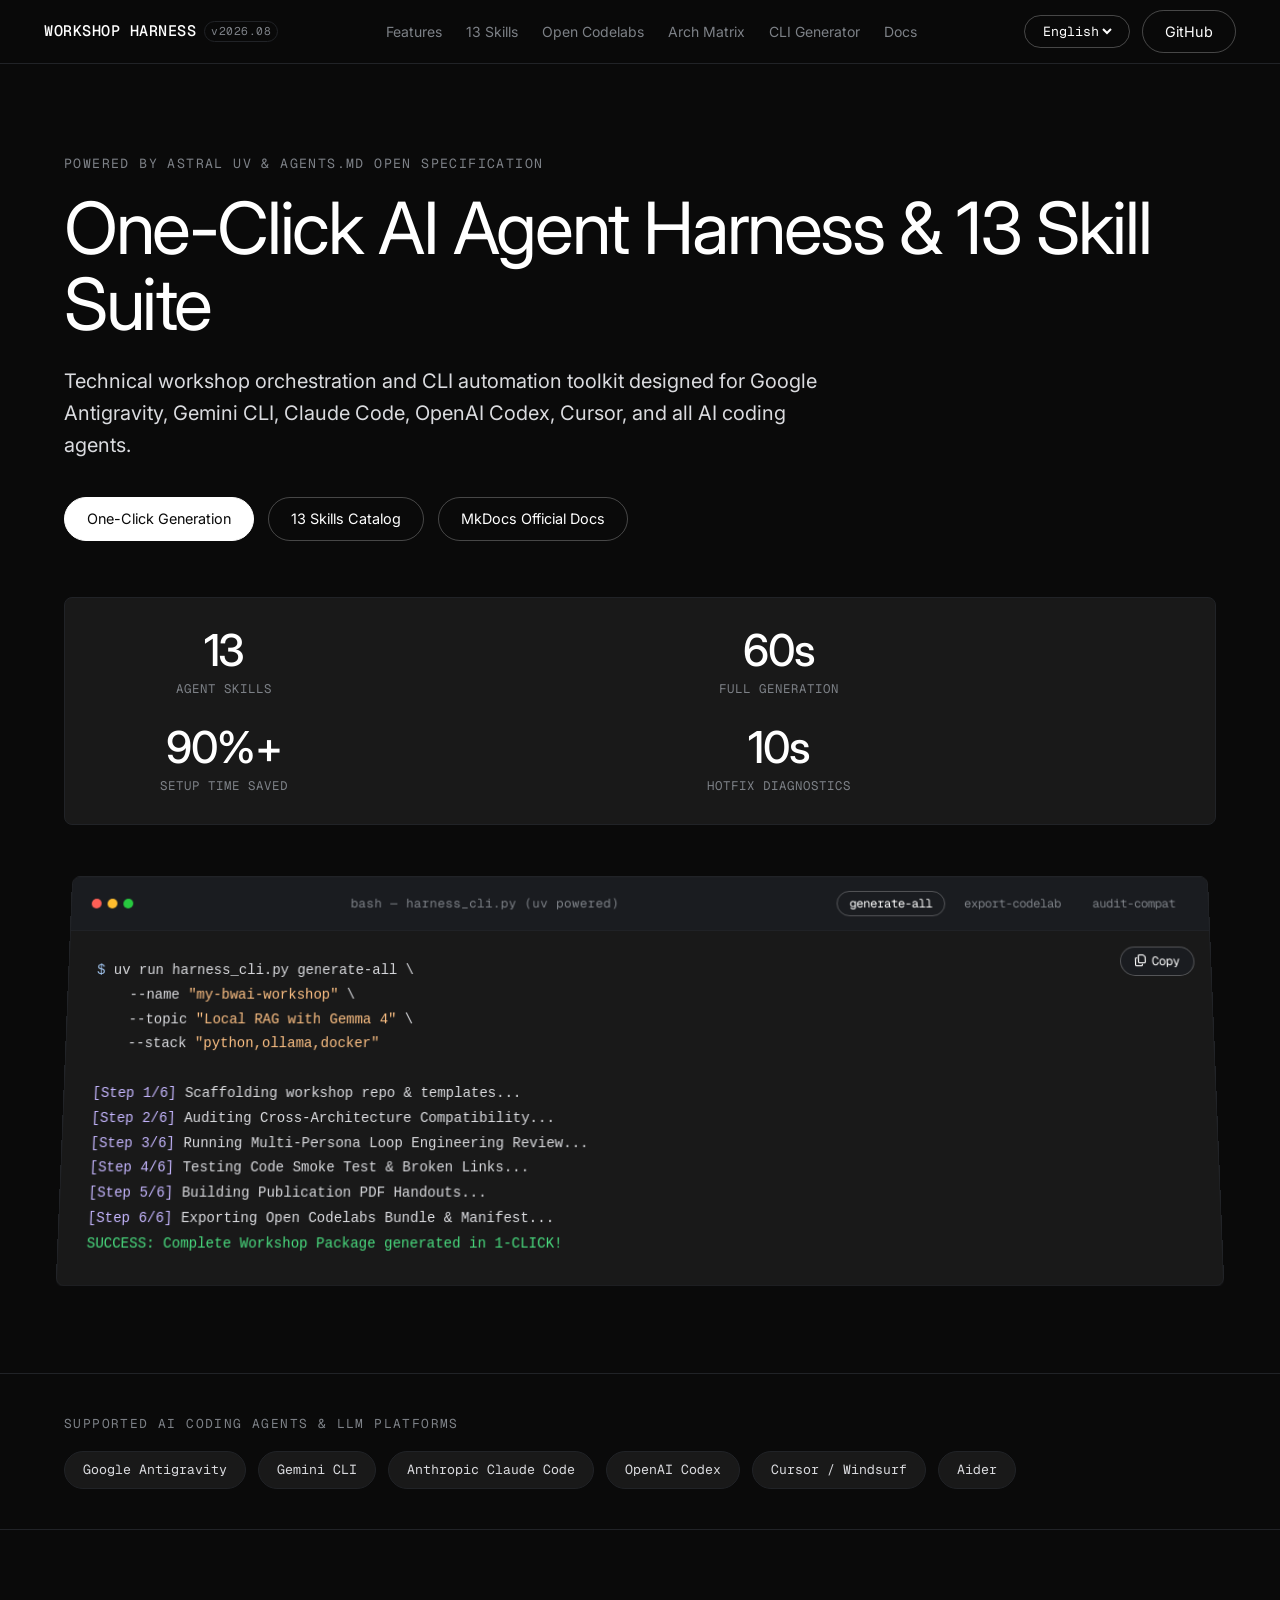
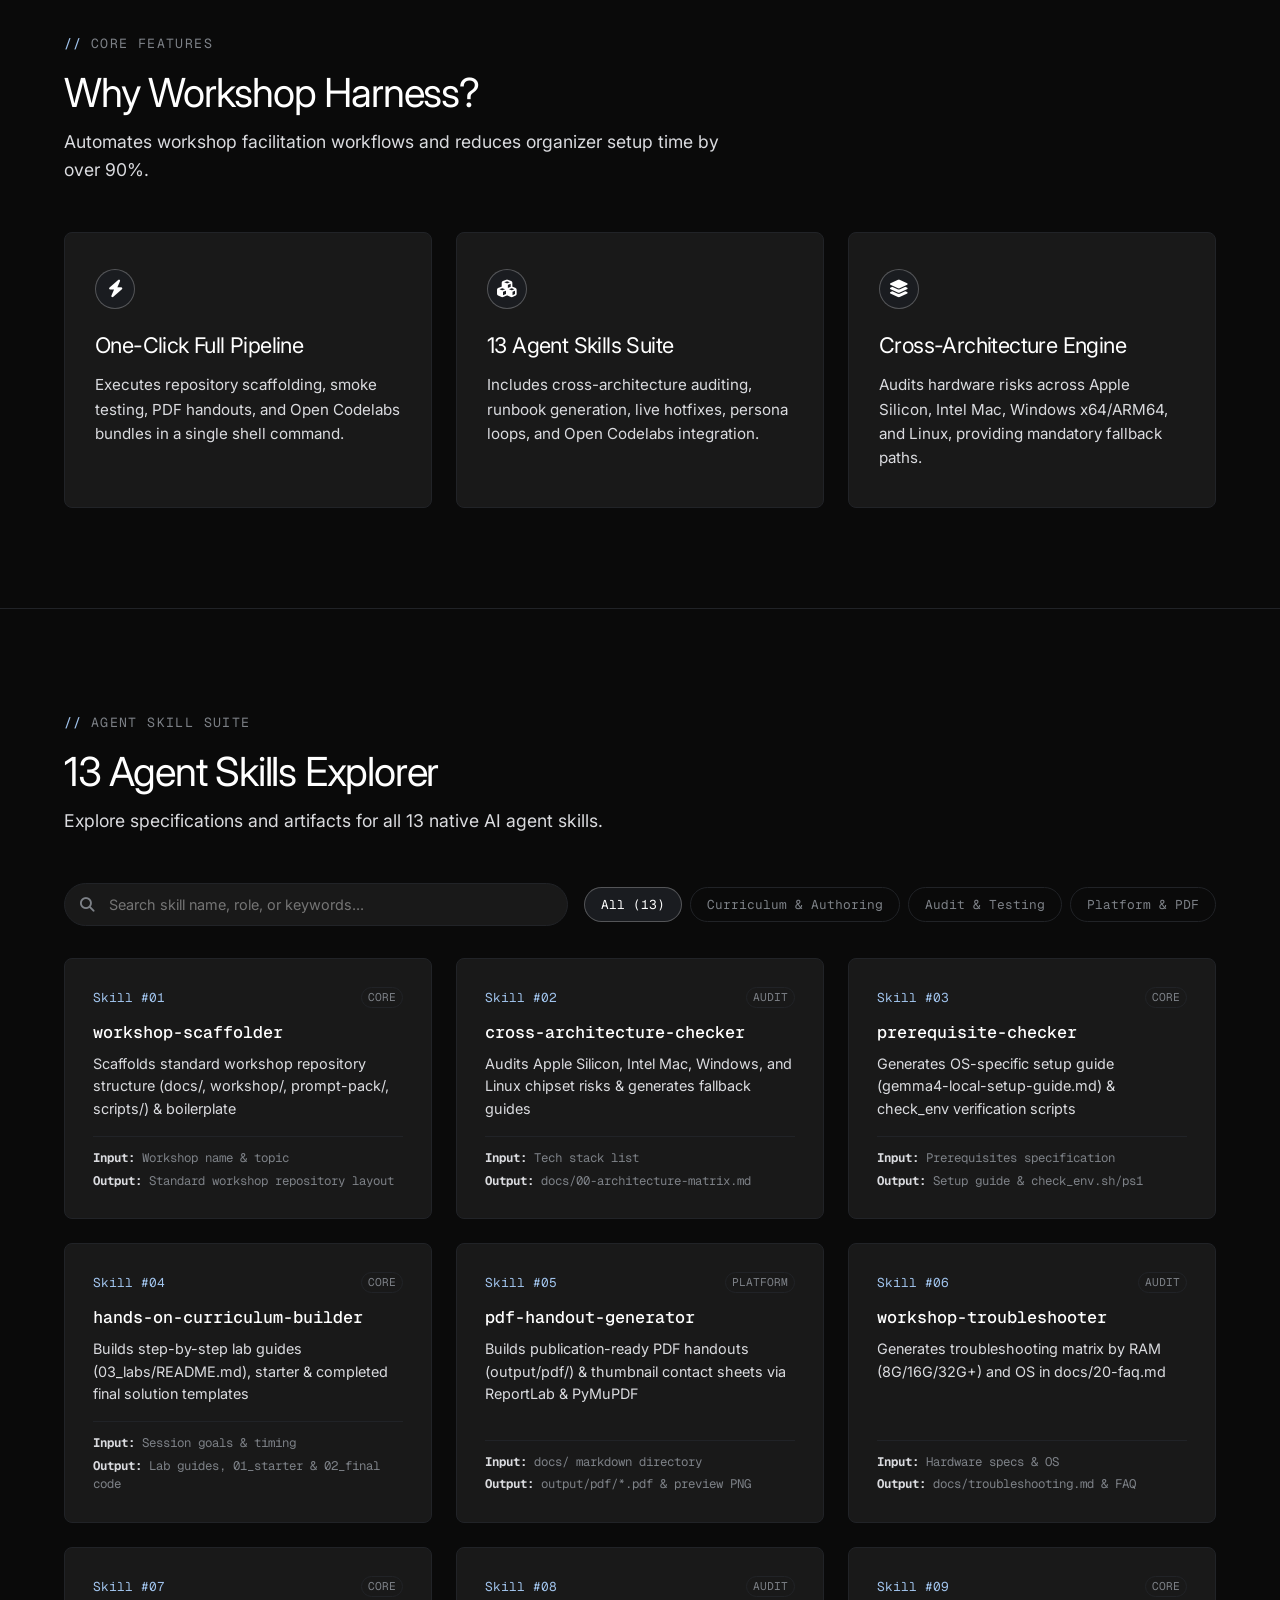
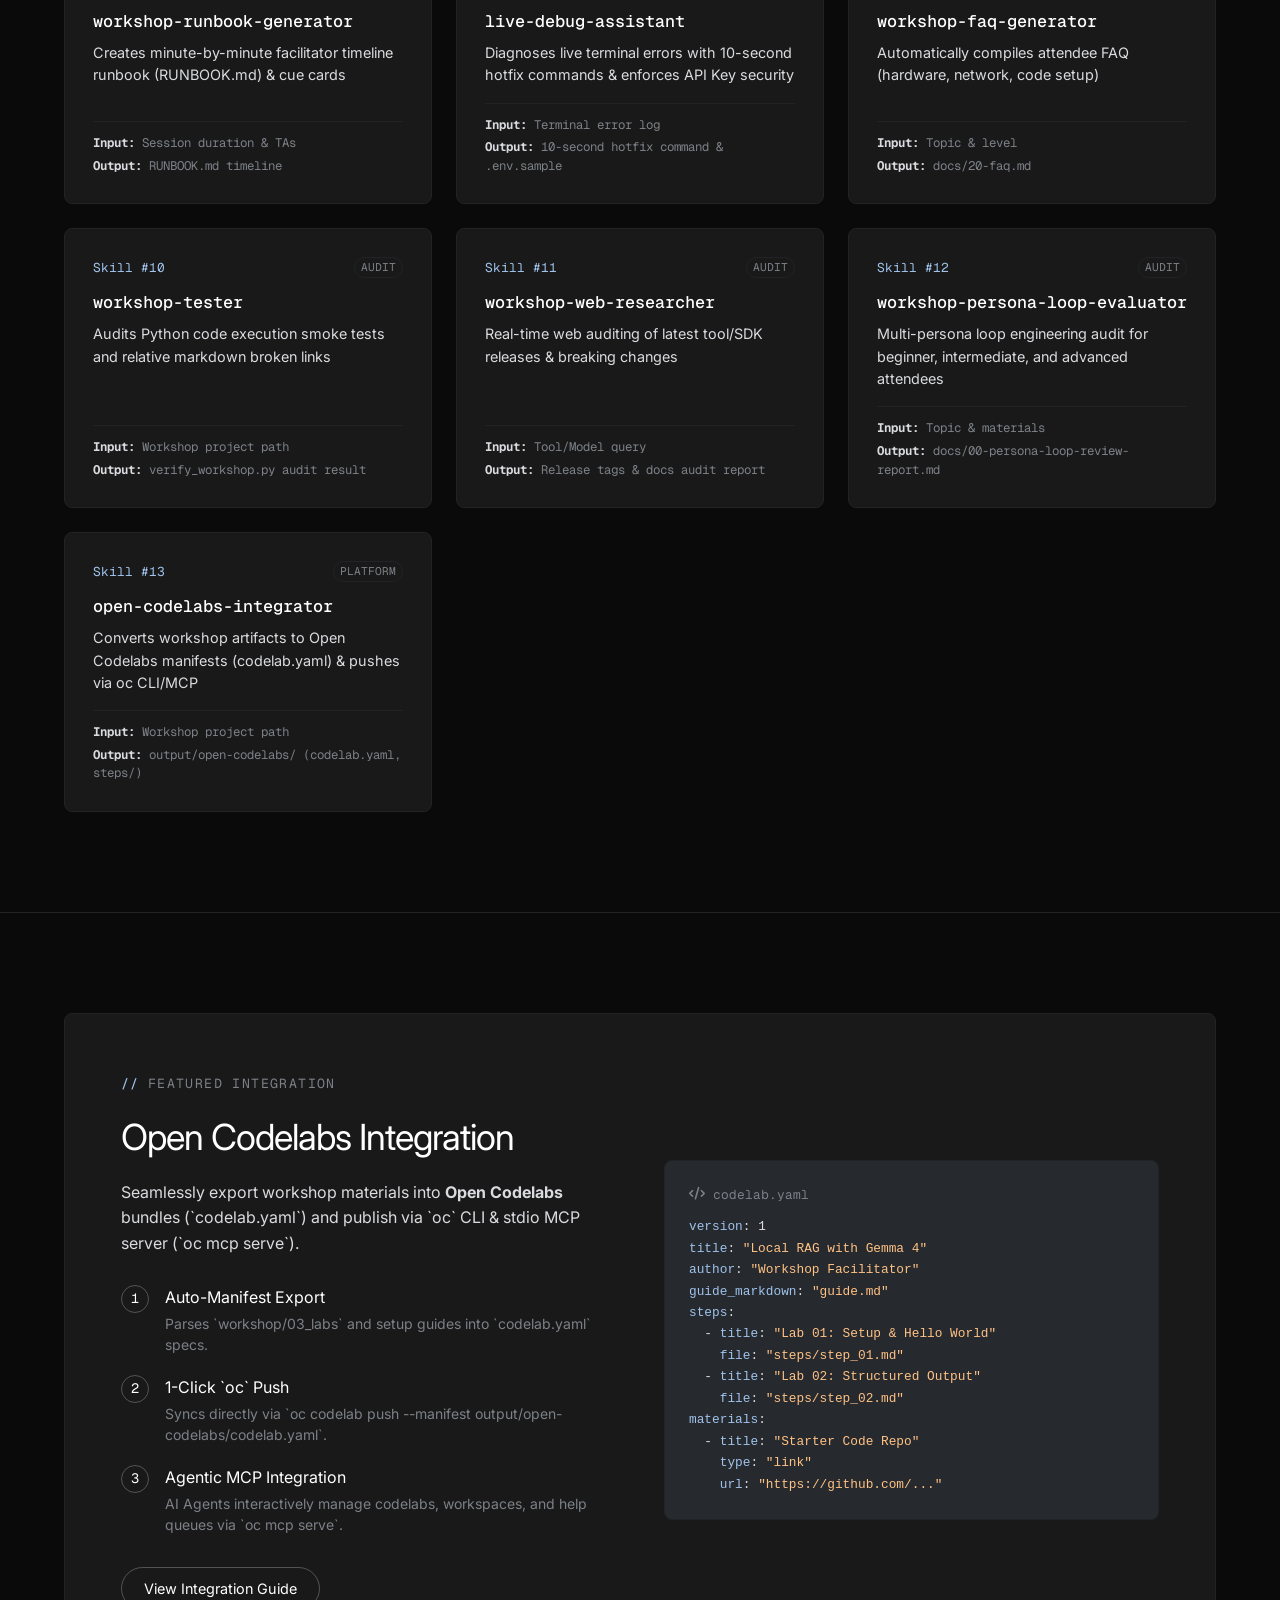
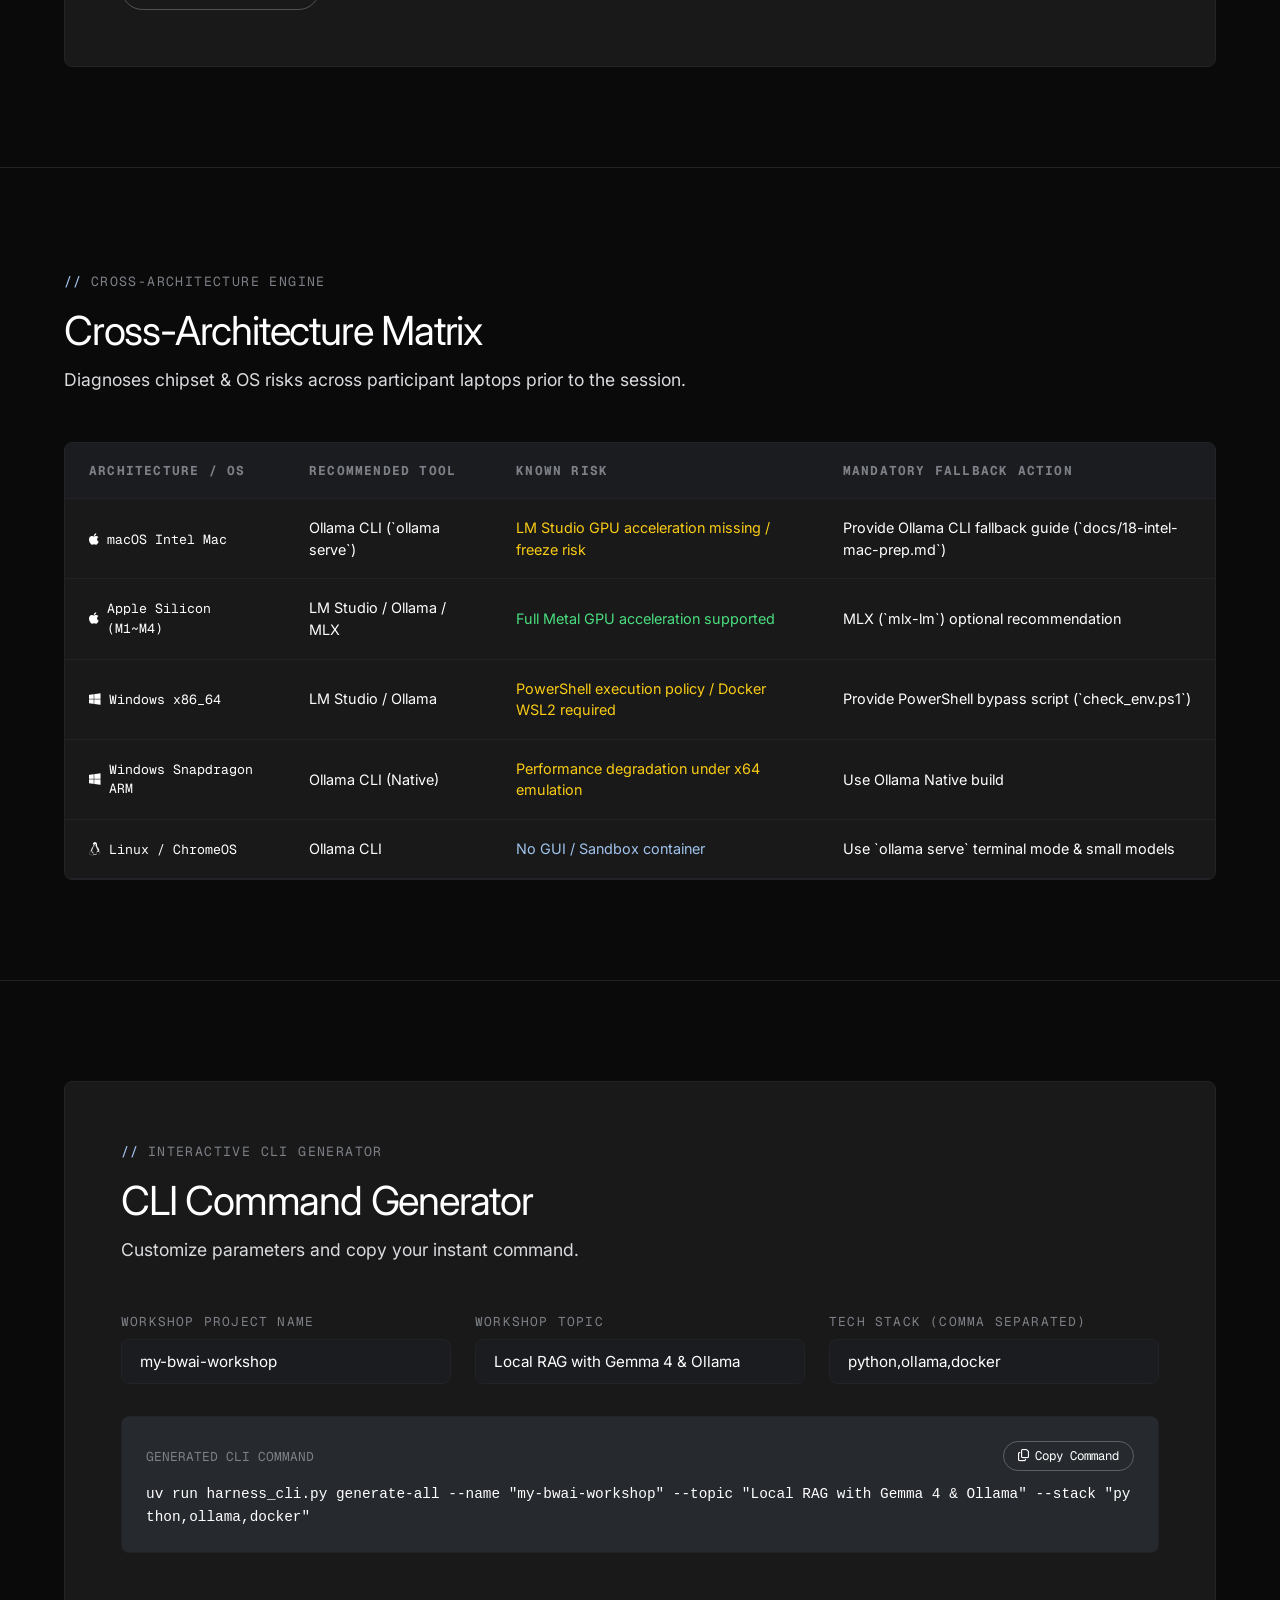
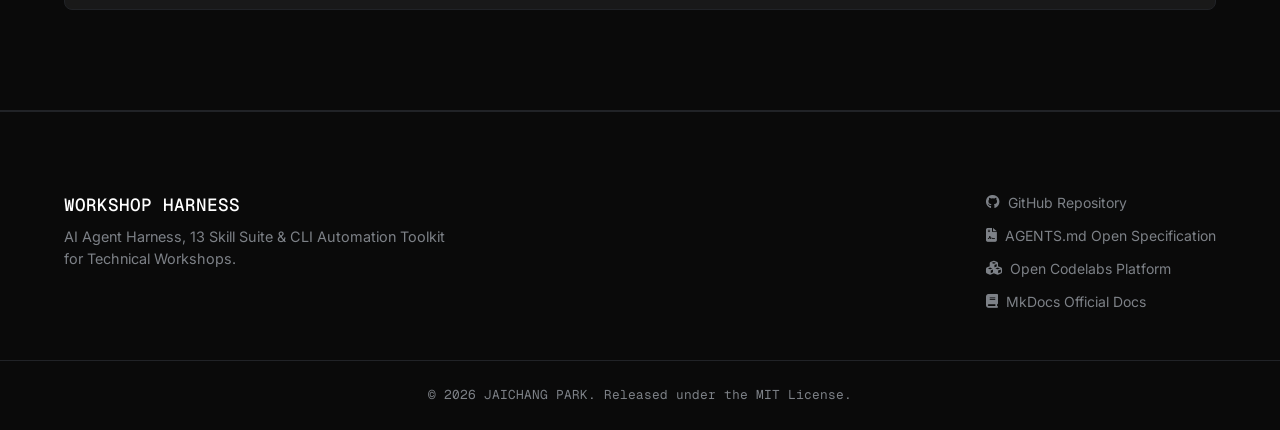
==== website/index.html @ a18e383a "feat: add Apple-style scroll reveal, perspective tilt, animated metric counters, and progress bar" ====
<!DOCTYPE html>
<html lang="en">
<head>
  <meta charset="UTF-8">
  <meta name="viewport" content="width=device-width, initial-scale=1.0">
  <title>Workshop Harness — AI Agent Harness & 13 Skill Suite</title>
  <meta name="description" content="AI Agent Harness, 13 Skill Suite & CLI Automation Toolkit for Technical Workshops powered by Astral uv and AGENTS.md standard.">
  
  <!-- Typography Fonts (Inter Display + Geist Mono) -->
  <link rel="preconnect" href="https://fonts.googleapis.com">
  <link rel="preconnect" href="https://fonts.gstatic.com" crossorigin>
  <link href="https://fonts.googleapis.com/css2?family=Geist+Mono:wght@400;500&family=Inter:wght@300;400;500;600&display=swap" rel="stylesheet">
  
  <!-- FontAwesome Icons -->
  <link rel="stylesheet" href="https://cdnjs.cloudflare.com/ajax/libs/font-awesome/6.5.1/css/all.min.css">
  
  <link rel="stylesheet" href="styles.css">
</head>
<body>

  <!-- Scroll Progress Indicator Bar -->
  <div class="scroll-progress" id="scrollProgress"></div>

  <!-- Navigation Bar -->
  <nav class="navbar">
    <div class="nav-container">
      <a href="#" class="brand">
        <span class="brand-name">WORKSHOP HARNESS</span>
        <span class="badge-v">v2026.08</span>
      </a>
      
      <div class="nav-links">
        <a href="#features" data-i18n="nav_features">Features</a>
        <a href="#skills" data-i18n="nav_skills">13 Skills</a>
        <a href="#codelabs" data-i18n="nav_codelabs">Open Codelabs</a>
        <a href="#architecture" data-i18n="nav_arch">Arch Matrix</a>
        <a href="#generator" data-i18n="nav_gen">CLI Generator</a>
        <a href="../site/index.html" class="nav-doc-link" target="_blank" data-i18n="nav_docs">Docs</a>
      </div>

      <div class="nav-actions">
        <!-- Language Switcher Selector -->
        <div class="lang-selector">
          <select id="langSelect">
            <option value="en" selected>English</option>
            <option value="ko">한국어</option>
            <option value="ja">日本語</option>
            <option value="zh">中文</option>
          </select>
        </div>

        <a href="https://github.com/JAICHANGPARK/workshop-harness" target="_blank" class="btn btn-github">
          GitHub
        </a>
      </div>
    </div>
  </nav>

  <!-- Hero Section -->
  <header class="hero-section">
    <div class="container hero-content">
      <div class="hero-tag reveal">
        POWERED BY ASTRAL UV &amp; AGENTS.MD OPEN SPECIFICATION
      </div>
      
      <h1 class="hero-title reveal" data-i18n="hero_title">
        One-Click AI Agent Harness &amp; 13 Skill Suite
      </h1>
      
      <p class="hero-subtitle reveal" data-i18n="hero_subtitle">
        Technical workshop orchestration and CLI automation toolkit designed for Google Antigravity, Gemini CLI, Claude Code, OpenAI Codex, Cursor, and all AI coding agents.
      </p>

      <div class="hero-cta-group reveal">
        <a href="#generator" class="btn btn-primary" data-i18n="btn_gen">
          One-Click Generation
        </a>
        <a href="#skills" class="btn btn-outline" data-i18n="btn_skills">
          13 Skills Catalog
        </a>
        <a href="../site/index.html" target="_blank" class="btn btn-outline" data-i18n="btn_docs">
          MkDocs Official Docs
        </a>
      </div>

      <!-- Apple-style Animated Key Metrics Bar -->
      <div class="stats-bar reveal">
        <div class="stat-item">
          <div class="stat-number" data-target="13">0</div>
          <div class="stat-label">Agent Skills</div>
        </div>
        <div class="stat-divider"></div>
        <div class="stat-item">
          <div class="stat-number" data-target="60" data-suffix="s">0</div>
          <div class="stat-label">Full Generation</div>
        </div>
        <div class="stat-divider"></div>
        <div class="stat-item">
          <div class="stat-number" data-target="90" data-suffix="%+">0</div>
          <div class="stat-label">Setup Time Saved</div>
        </div>
        <div class="stat-divider"></div>
        <div class="stat-item">
          <div class="stat-number" data-target="10" data-suffix="s">0</div>
          <div class="stat-label">Hotfix Diagnostics</div>
        </div>
      </div>

      <!-- Terminal Showcase with Perspective Scroll Tilt -->
      <div class="terminal-showcase reveal tilt-on-scroll" id="terminalShowcase">
        <div class="terminal-header">
          <div class="terminal-dots">
            <span class="dot red"></span>
            <span class="dot yellow"></span>
            <span class="dot green"></span>
          </div>
          <div class="terminal-title">bash — harness_cli.py (uv powered)</div>
          <div class="terminal-tabs">
            <button class="tab-btn active" data-tab="tab-gen">generate-all</button>
            <button class="tab-btn" data-tab="tab-codelab">export-codelab</button>
            <button class="tab-btn" data-tab="tab-compat">audit-compat</button>
          </div>
        </div>
        <div class="terminal-body">
          <pre id="tab-gen" class="tab-content active"><code><span class="prompt">$</span> uv run harness_cli.py generate-all \
    --name <span class="str">"my-bwai-workshop"</span> \
    --topic <span class="str">"Local RAG with Gemma 4"</span> \
    --stack <span class="str">"python,ollama,docker"</span>

<span class="out-accent">[Step 1/6]</span> Scaffolding workshop repo &amp; templates...
<span class="out-accent">[Step 2/6]</span> Auditing Cross-Architecture Compatibility...
<span class="out-accent">[Step 3/6]</span> Running Multi-Persona Loop Engineering Review...
<span class="out-accent">[Step 4/6]</span> Testing Code Smoke Test &amp; Broken Links...
<span class="out-accent">[Step 5/6]</span> Building Publication PDF Handouts...
<span class="out-accent">[Step 6/6]</span> Exporting Open Codelabs Bundle &amp; Manifest...
<span class="out-success">SUCCESS: Complete Workshop Package generated in 1-CLICK!</span></code></pre>
          
          <pre id="tab-codelab" class="tab-content"><code><span class="prompt">$</span> uv run harness_cli.py export-codelab \
    --target <span class="str">"my-bwai-workshop"</span> \
    --push

<span class="out-accent">Exporting Open Codelabs Bundle...</span>
<span class="out-info">   Manifest: output/open-codelabs/codelab.yaml</span>
<span class="out-info">   Guide: output/open-codelabs/guide.md</span>
<span class="out-info">   Steps: 3 step markdown files created</span>
<span class="out-accent">Pushing manifest bundle to Open Codelabs via `oc codelab push`...</span>
<span class="out-success">SUCCESS: Open Codelabs push completed successfully!</span></code></pre>

          <pre id="tab-compat" class="tab-content"><code><span class="prompt">$</span> uv run harness_cli.py audit-compat --stack <span class="str">"lmstudio,docker,mlx"</span>

<span class="out-accent">Auditing Cross-Architecture Compatibility...</span>
<span class="out-warn">[1] Tool: LM Studio | Target: Intel Mac (x86_64)</span>
<span class="out-warn">    Risk: GPU acceleration missing &amp; crash risk.</span>
<span class="out-info">    Action: Provide Ollama CLI fallback in docs/18-intel-mac-prep.md</span>
<span class="out-warn">[2] Tool: MLX Framework | Target: Intel / Windows / Linux</span>
<span class="out-warn">    Risk: Strictly Apple Silicon (arm64) only.</span>
<span class="out-info">    Action: Provide HuggingFace / Ollama alternative.</span></code></pre>

          <button class="btn-copy-code" id="copyTabCodeBtn" title="Copy Command">
            <i class="fa-regular fa-copy"></i> <span data-i18n="copy">Copy</span>
          </button>
        </div>
      </div>
    </div>
  </header>

  <!-- Agent Interoperability Banner -->
  <section class="agents-banner">
    <div class="container">
      <div class="banner-label reveal" data-i18n="supported_agents">SUPPORTED AI CODING AGENTS &amp; LLM PLATFORMS</div>
      <div class="agent-badges reveal">
        <div class="agent-chip">Google Antigravity</div>
        <div class="agent-chip">Gemini CLI</div>
        <div class="agent-chip">Anthropic Claude Code</div>
        <div class="agent-chip">OpenAI Codex</div>
        <div class="agent-chip">Cursor / Windsurf</div>
        <div class="agent-chip">Aider</div>
      </div>
    </div>
  </section>

  <!-- Key Features Section -->
  <section id="features" class="section">
    <div class="container">
      <div class="section-header reveal">
        <div class="eyebrow-mono">CORE FEATURES</div>
        <h2 class="section-title" data-i18n="feat_title">Why Workshop Harness?</h2>
        <p class="section-desc" data-i18n="feat_desc">Automates workshop facilitation workflows and reduces organizer setup time by over 90%.</p>
      </div>

      <div class="grid-3">
        <div class="feature-card reveal spot-card">
          <div class="card-icon"><i class="fa-solid fa-bolt"></i></div>
          <h3 data-i18n="f1_title">One-Click Full Pipeline</h3>
          <p data-i18n="f1_desc">Executes repository scaffolding, smoke testing, PDF handouts, and Open Codelabs bundles in a single shell command.</p>
        </div>

        <div class="feature-card reveal spot-card">
          <div class="card-icon"><i class="fa-solid fa-cubes"></i></div>
          <h3 data-i18n="f2_title">13 Agent Skills Suite</h3>
          <p data-i18n="f2_desc">Includes cross-architecture auditing, runbook generation, live hotfixes, persona loops, and Open Codelabs integration.</p>
        </div>

        <div class="feature-card reveal spot-card">
          <div class="card-icon"><i class="fa-solid fa-layer-group"></i></div>
          <h3 data-i18n="f3_title">Cross-Architecture Engine</h3>
          <p data-i18n="f3_desc">Audits hardware risks across Apple Silicon, Intel Mac, Windows x64/ARM64, and Linux, providing mandatory fallback paths.</p>
        </div>
      </div>
    </div>
  </section>

  <!-- Interactive 13 Skills Section -->
  <section id="skills" class="section">
    <div class="container">
      <div class="section-header reveal">
        <div class="eyebrow-mono">AGENT SKILL SUITE</div>
        <h2 class="section-title" data-i18n="skills_title">13 Agent Skills Explorer</h2>
        <p class="section-desc" data-i18n="skills_desc">Explore specifications and artifacts for all 13 native AI agent skills.</p>
      </div>

      <!-- Search & Filter Controls -->
      <div class="skills-filter-bar reveal">
        <div class="search-box">
          <i class="fa-solid fa-magnifying-glass"></i>
          <input type="text" id="skillSearchInput" placeholder="Search skill name, role, or keywords...">
        </div>
        <div class="filter-chips">
          <button class="chip-btn active" data-filter="all" data-i18n="f_all">All (13)</button>
          <button class="chip-btn" data-filter="core" data-i18n="f_core">Curriculum &amp; Authoring</button>
          <button class="chip-btn" data-filter="audit" data-i18n="f_audit">Audit &amp; Testing</button>
          <button class="chip-btn" data-filter="platform" data-i18n="f_platform">Platform &amp; PDF</button>
        </div>
      </div>

      <!-- Skills Grid Container -->
      <div class="skills-grid reveal" id="skillsGridContainer">
        <!-- Rendered dynamically by app.js -->
      </div>
    </div>
  </section>

  <!-- Open Codelabs Integration Spotlight Section -->
  <section id="codelabs" class="section">
    <div class="container">
      <div class="spotlight-card reveal spot-card">
        <div class="spotlight-content">
          <div class="eyebrow-mono">FEATURED INTEGRATION</div>
          <h2 class="spotlight-title" data-i18n="cl_title">Open Codelabs Integration</h2>
          <p class="spotlight-desc" data-i18n="cl_desc">
            Seamlessly export workshop materials into <strong>Open Codelabs</strong> bundles (`codelab.yaml`) and publish via `oc` CLI &amp; stdio MCP server (`oc mcp serve`).
          </p>

          <div class="spotlight-steps">
            <div class="step-item">
              <div class="step-num">1</div>
              <div class="step-info">
                <h4 data-i18n="s1_title">Auto-Manifest Export</h4>
                <p data-i18n="s1_desc">Parses `workshop/03_labs` and setup guides into `codelab.yaml` specs.</p>
              </div>
            </div>
            <div class="step-item">
              <div class="step-num">2</div>
              <div class="step-info">
                <h4 data-i18n="s2_title">1-Click `oc` Push</h4>
                <p data-i18n="s2_desc">Syncs directly via `oc codelab push --manifest output/open-codelabs/codelab.yaml`.</p>
              </div>
            </div>
            <div class="step-item">
              <div class="step-num">3</div>
              <div class="step-info">
                <h4 data-i18n="s3_title">Agentic MCP Integration</h4>
                <p data-i18n="s3_desc">AI Agents interactively manage codelabs, workspaces, and help queues via `oc mcp serve`.</p>
              </div>
            </div>
          </div>

          <div class="spotlight-actions">
            <a href="../site/skills/open-codelabs/index.html" target="_blank" class="btn btn-outline" data-i18n="btn_cl_guide">
              View Integration Guide
            </a>
          </div>
        </div>

        <div class="spotlight-visual">
          <div class="codelab-preview-card">
            <div class="codelab-card-header">
              <i class="fa-solid fa-code"></i> codelab.yaml
            </div>
            <pre><code><span class="key">version</span>: <span class="num">1</span>
<span class="key">title</span>: <span class="str">"Local RAG with Gemma 4"</span>
<span class="key">author</span>: <span class="str">"Workshop Facilitator"</span>
<span class="key">guide_markdown</span>: <span class="str">"guide.md"</span>
<span class="key">steps</span>:
  - <span class="key">title</span>: <span class="str">"Lab 01: Setup &amp; Hello World"</span>
    <span class="key">file</span>: <span class="str">"steps/step_01.md"</span>
  - <span class="key">title</span>: <span class="str">"Lab 02: Structured Output"</span>
    <span class="key">file</span>: <span class="str">"steps/step_02.md"</span>
<span class="key">materials</span>:
  - <span class="key">title</span>: <span class="str">"Starter Code Repo"</span>
    <span class="key">type</span>: <span class="str">"link"</span>
    <span class="key">url</span>: <span class="str">"https://github.com/..."</span></code></pre>
          </div>
        </div>
      </div>
    </div>
  </section>

  <!-- Architecture Compatibility Visualizer -->
  <section id="architecture" class="section">
    <div class="container">
      <div class="section-header reveal">
        <div class="eyebrow-mono">CROSS-ARCHITECTURE ENGINE</div>
        <h2 class="section-title" data-i18n="matrix_title">Cross-Architecture Matrix</h2>
        <p class="section-desc" data-i18n="matrix_desc">Diagnoses chipset &amp; OS risks across participant laptops prior to the session.</p>
      </div>

      <div class="compat-table-wrapper reveal">
        <table class="compat-table">
          <thead>
            <tr>
              <th data-i18n="th_arch">Architecture / OS</th>
              <th data-i18n="th_tool">Recommended Tool</th>
              <th data-i18n="th_risk">Known Risk</th>
              <th data-i18n="th_action">Mandatory Fallback Action</th>
            </tr>
          </thead>
          <tbody>
            <tr>
              <td><span class="arch-badge"><i class="fa-brands fa-apple"></i> macOS Intel Mac</span></td>
              <td>Ollama CLI (`ollama serve`)</td>
              <td><span class="status-warn">LM Studio GPU acceleration missing / freeze risk</span></td>
              <td>Provide Ollama CLI fallback guide (`docs/18-intel-mac-prep.md`)</td>
            </tr>
            <tr>
              <td><span class="arch-badge"><i class="fa-brands fa-apple"></i> Apple Silicon (M1~M4)</span></td>
              <td>LM Studio / Ollama / MLX</td>
              <td><span class="status-ok">Full Metal GPU acceleration supported</span></td>
              <td>MLX (`mlx-lm`) optional recommendation</td>
            </tr>
            <tr>
              <td><span class="arch-badge"><i class="fa-brands fa-windows"></i> Windows x86_64</span></td>
              <td>LM Studio / Ollama</td>
              <td><span class="status-warn">PowerShell execution policy / Docker WSL2 required</span></td>
              <td>Provide PowerShell bypass script (`check_env.ps1`)</td>
            </tr>
            <tr>
              <td><span class="arch-badge"><i class="fa-brands fa-windows"></i> Windows Snapdragon ARM</span></td>
              <td>Ollama CLI (Native)</td>
              <td><span class="status-warn">Performance degradation under x64 emulation</span></td>
              <td>Use Ollama Native build</td>
            </tr>
            <tr>
              <td><span class="arch-badge"><i class="fa-brands fa-linux"></i> Linux / ChromeOS</span></td>
              <td>Ollama CLI</td>
              <td><span class="status-info">No GUI / Sandbox container</span></td>
              <td>Use `ollama serve` terminal mode &amp; small models</td>
            </tr>
          </tbody>
        </table>
      </div>
    </div>
  </section>

  <!-- Command Generator Tool -->
  <section id="generator" class="section">
    <div class="container">
      <div class="generator-card reveal spot-card">
        <div class="section-header">
          <div class="eyebrow-mono">INTERACTIVE CLI GENERATOR</div>
          <h2 class="section-title" data-i18n="gen_title">CLI Command Generator</h2>
          <p class="section-desc" data-i18n="gen_desc">Customize parameters and copy your instant command.</p>
        </div>

        <div class="generator-form">
          <div class="form-group">
            <label for="inputProjName" data-i18n="lbl_name">Workshop Project Name</label>
            <input type="text" id="inputProjName" value="my-bwai-workshop">
          </div>

          <div class="form-group">
            <label for="inputTopic" data-i18n="lbl_topic">Workshop Topic</label>
            <input type="text" id="inputTopic" value="Local RAG with Gemma 4 & Ollama">
          </div>

          <div class="form-group">
            <label for="inputStack" data-i18n="lbl_stack">Tech Stack (Comma separated)</label>
            <input type="text" id="inputStack" value="python,ollama,docker">
          </div>
        </div>

        <div class="generator-output">
          <div class="output-header">
            <span data-i18n="lbl_generated">GENERATED CLI COMMAND</span>
            <button class="btn-copy-gen" id="btnCopyGenerated">
              <i class="fa-regular fa-copy"></i> <span data-i18n="copy_cmd">Copy Command</span>
            </button>
          </div>
          <pre><code id="generatedCommandCode">uv run harness_cli.py generate-all --name "my-bwai-workshop" --topic "Local RAG with Gemma 4 & Ollama" --stack "python,ollama,docker"</code></pre>
        </div>
      </div>
    </div>
  </section>

  <!-- Footer -->
  <footer class="footer">
    <div class="container footer-content">
      <div class="footer-brand">
        <h3>WORKSHOP HARNESS</h3>
        <p>AI Agent Harness, 13 Skill Suite &amp; CLI Automation Toolkit for Technical Workshops.</p>
      </div>

      <div class="footer-links">
        <a href="https://github.com/JAICHANGPARK/workshop-harness" target="_blank"><i class="fa-brands fa-github"></i> GitHub Repository</a>
        <a href="https://agents.md/" target="_blank"><i class="fa-solid fa-file-contract"></i> AGENTS.md Open Specification</a>
        <a href="https://github.com/JAICHANGPARK/open-codelabs" target="_blank"><i class="fa-solid fa-cubes"></i> Open Codelabs Platform</a>
        <a href="../site/index.html" target="_blank"><i class="fa-solid fa-book"></i> MkDocs Official Docs</a>
      </div>
    </div>
    <div class="footer-bottom">
      <p>&copy; 2026 JAICHANG PARK. Released under the MIT License.</p>
    </div>
  </footer>

  <script src="app.js"></script>
</body>
</html>
---- website/styles.css ----
/* ==========================================================================
   Workshop Harness Landing Page Stylesheet
   xAI Engine Design System + Apple-Style Dynamic Scroll Interactions
   - Near-black Canvas (#0a0a0a)
   - Universal Sans / Inter Weight 400 + Tight Negative Letter-Spacing
   - Geist Mono Uppercase Eyebrows & Code Comments
   - Translucent White Outline Pills (border-radius: 9999px)
   - Flat Cards (#191919) with Hairline Borders (#212327), 8px radius, no shadows
   - Apple-style Scroll Progress, Intersection Reveal, 3D Perspective Tilt, Spotlight Focus
   ========================================================================== */

:root {
  /* Canvas & Surfaces */
  --colors-canvas: #0a0a0a;
  --colors-canvas-soft: #1a1c20;
  --colors-canvas-card: #191919;
  --colors-canvas-mid: #26292e;
  --colors-hairline: #212327;
  --colors-hairline-light: rgba(255, 255, 255, 0.25);
  --colors-hairline-hover: rgba(255, 255, 255, 0.5);

  /* Text & Ink */
  --colors-ink: #ffffff;
  --colors-body: #dadbdf;
  --colors-body-mid: #7d8187;

  /* Accent Palette (Sparse, Illustrative) */
  --colors-sunset: #ff7a17;
  --colors-sunset-soft: #ffc285;
  --colors-dusk: #7c3aed;
  --colors-twilight: #c4b5fd;
  --colors-breeze: #a0c3ec;

  /* Typography */
  --font-display: 'Inter', -apple-system, BlinkMacSystemFont, "Segoe UI", Roboto, sans-serif;
  --font-mono: 'Geist Mono', 'Fira Code', 'IBM Plex Mono', monospace;

  /* Shapes & Radius */
  --rounded-sm: 8px;
  --rounded-pill: 9999px;
}

/* Reset & Base */
* {
  margin: 0;
  padding: 0;
  box-sizing: border-box;
}

html {
  scroll-behavior: smooth;
  font-size: 16px;
  background-color: var(--colors-canvas);
  color: var(--colors-ink);
}

body {
  font-family: var(--font-display);
  font-weight: 400;
  background-color: var(--colors-canvas);
  color: var(--colors-ink);
  line-height: 1.5;
  overflow-x: hidden;
  -webkit-font-smoothing: antialiased;
}

/* Top Scroll Progress Line */
.scroll-progress {
  position: fixed;
  top: 0;
  left: 0;
  height: 2px;
  background: var(--colors-ink);
  width: 0%;
  z-index: 1001;
  transition: width 0.1s ease-out;
}

/* Container */
.container {
  max-width: 1200px;
  margin: 0 auto;
  padding: 0 24px;
}

.section {
  padding: 100px 0;
  border-bottom: 1px solid var(--colors-hairline);
}

.section-header {
  margin-bottom: 48px;
}

/* Apple-style Intersection Scroll Reveal Animation */
.reveal {
  opacity: 0;
  transform: translateY(40px) scale(0.97);
  transition: opacity 0.8s cubic-bezier(0.16, 1, 0.3, 1), transform 0.8s cubic-bezier(0.16, 1, 0.3, 1);
  will-change: opacity, transform;
}

.reveal.active {
  opacity: 1;
  transform: translateY(0) scale(1);
}

/* Typography Scale */
.hero-title {
  font-family: var(--font-display);
  font-weight: 400;
  font-size: 4.5rem; /* 72px */
  line-height: 1.05;
  letter-spacing: -2.4px;
  color: var(--colors-ink);
  margin-bottom: 24px;
}

@media (max-width: 768px) {
  .hero-title {
    font-size: 2.75rem;
    letter-spacing: -1.4px;
  }
}

.section-title {
  font-family: var(--font-display);
  font-weight: 400;
  font-size: 2.5rem; /* 40px */
  line-height: 1.15;
  letter-spacing: -1.2px;
  color: var(--colors-ink);
  margin-bottom: 12px;
}

.section-desc {
  font-size: 1.1rem;
  color: var(--colors-body);
  max-width: 680px;
  font-weight: 400;
  line-height: 1.6;
}

/* Mono Eyebrows (xAI Signature Code Comment Style) */
.eyebrow-mono,
.section-tag,
.hero-tag {
  font-family: var(--font-mono);
  font-size: 0.825rem; /* 13px */
  font-weight: 400;
  text-transform: uppercase;
  letter-spacing: 1.4px;
  color: var(--colors-body-mid);
  margin-bottom: 16px;
  display: inline-flex;
  align-items: center;
  gap: 8px;
}

.eyebrow-mono::before,
.section-tag::before {
  content: "// ";
  color: var(--colors-breeze);
  font-weight: 500;
}

/* Navbar */
.navbar {
  position: fixed;
  top: 0;
  left: 0;
  right: 0;
  height: 64px;
  z-index: 1000;
  background: rgba(10, 10, 10, 0.85);
  backdrop-filter: blur(16px);
  -webkit-backdrop-filter: blur(16px);
  border-bottom: 1px solid var(--colors-hairline);
  transition: background-color 0.3s ease;
}

.nav-container {
  max-width: 1240px;
  margin: 0 auto;
  height: 100%;
  display: flex;
  align-items: center;
  justify-content: space-between;
  padding: 0 24px;
}

.brand {
  display: flex;
  align-items: center;
  gap: 8px;
  text-decoration: none;
  color: var(--colors-ink);
  font-family: var(--font-mono);
  font-weight: 500;
  font-size: 0.95rem;
  letter-spacing: 0.5px;
}

.badge-v {
  font-family: var(--font-mono);
  font-size: 0.7rem;
  color: var(--colors-body-mid);
  border: 1px solid var(--colors-hairline);
  padding: 1px 6px;
  border-radius: var(--rounded-pill);
  font-weight: 400;
}

.nav-links {
  display: flex;
  align-items: center;
  gap: 24px;
}

.nav-links a {
  color: var(--colors-body-mid);
  text-decoration: none;
  font-size: 0.875rem;
  font-weight: 400;
  white-space: nowrap;
  transition: color 0.15s ease;
}

.nav-links a:hover {
  color: var(--colors-ink);
}

.nav-actions {
  display: flex;
  align-items: center;
  gap: 12px;
}

.lang-selector {
  display: flex;
  align-items: center;
  gap: 6px;
  background: transparent;
  border: 1px solid var(--colors-hairline-light);
  padding: 6px 14px;
  border-radius: var(--rounded-pill);
  color: var(--colors-body);
  font-size: 0.85rem;
  font-family: var(--font-mono);
}

.lang-selector select {
  background: transparent;
  border: none;
  color: var(--colors-ink);
  font-family: var(--font-mono);
  font-size: 0.825rem;
  outline: none;
  cursor: pointer;
}

.lang-selector select option {
  background: var(--colors-canvas-card);
  color: var(--colors-ink);
}

/* Canonical Outline & Primary Buttons (Pill Only System) */
.btn {
  display: inline-flex;
  align-items: center;
  justify-content: center;
  gap: 10px;
  padding: 10px 22px;
  border-radius: var(--rounded-pill);
  font-family: var(--font-display);
  font-size: 0.9rem;
  font-weight: 400;
  text-decoration: none;
  transition: all 0.2s cubic-bezier(0.16, 1, 0.3, 1);
  cursor: pointer;
  white-space: nowrap;
}

.btn:active {
  transform: scale(0.97);
}

/* Primary CTA: White-filled pill */
.btn-primary {
  background-color: var(--colors-ink);
  color: var(--colors-canvas);
  border: 1px solid var(--colors-ink);
}

.btn-primary:hover {
  background-color: #e6e6e6;
  border-color: #e6e6e6;
  transform: translateY(-1px);
}

/* Canonical Outline Pill */
.btn-outline,
.btn-glass,
.btn-github {
  background-color: transparent;
  color: var(--colors-ink);
  border: 1px solid var(--colors-hairline-light);
}

.btn-outline:hover,
.btn-glass:hover,
.btn-github:hover {
  border-color: var(--colors-hairline-hover);
  background-color: rgba(255, 255, 255, 0.05);
  transform: translateY(-1px);
}

/* Hero Section */
.hero-section {
  padding: 150px 0 90px 0;
  border-bottom: 1px solid var(--colors-hairline);
}

.hero-subtitle {
  font-size: 1.25rem;
  color: var(--colors-body);
  max-width: 760px;
  margin-bottom: 36px;
  line-height: 1.6;
  font-weight: 400;
}

.hero-cta-group {
  display: flex;
  align-items: center;
  gap: 14px;
  flex-wrap: wrap;
  margin-bottom: 56px;
}

/* Apple-style Animated Key Metrics Bar */
.stats-bar {
  display: grid;
  grid-template-columns: repeat(4, 1fr);
  gap: 24px;
  background-color: var(--colors-canvas-card);
  border: 1px solid var(--colors-hairline);
  border-radius: var(--rounded-sm);
  padding: 28px 32px;
  margin-bottom: 48px;
  position: relative;
}

@media (max-width: 768px) {
  .stats-bar {
    grid-template-columns: repeat(2, 1fr);
  }
  .stat-divider {
    display: none;
  }
}

.stat-item {
  text-align: center;
}

.stat-number {
  font-family: var(--font-display);
  font-size: 2.75rem;
  font-weight: 500;
  letter-spacing: -1.5px;
  color: var(--colors-ink);
  line-height: 1.1;
  margin-bottom: 6px;
}

.stat-label {
  font-family: var(--font-mono);
  font-size: 0.775rem;
  text-transform: uppercase;
  letter-spacing: 1px;
  color: var(--colors-body-mid);
}

/* Terminal Showcase (3D Perspective Tilt on Scroll) */
.terminal-showcase {
  background-color: var(--colors-canvas-card);
  border: 1px solid var(--colors-hairline);
  border-radius: var(--rounded-sm);
  overflow: hidden;
  margin-top: 32px;
  transform-style: preserve-3d;
  transition: transform 0.5s cubic-bezier(0.16, 1, 0.3, 1), border-color 0.2s ease;
}

.terminal-showcase.tilt-on-scroll {
  transform: perspective(1000px) rotateX(4deg);
}

.terminal-showcase.tilt-on-scroll.flatten {
  transform: perspective(1000px) rotateX(0deg);
}

.terminal-showcase:hover {
  border-color: var(--colors-hairline-light);
}

.terminal-header {
  display: flex;
  align-items: center;
  justify-content: space-between;
  padding: 14px 20px;
  background-color: var(--colors-canvas-soft);
  border-bottom: 1px solid var(--colors-hairline);
}

.terminal-dots {
  display: flex;
  gap: 6px;
}

.terminal-dots .dot {
  width: 10px;
  height: 10px;
  border-radius: 50%;
}

.dot.red { background: #ff5f56; }
.dot.yellow { background: #ffbd2e; }
.dot.green { background: #27c93f; }

.terminal-title {
  font-family: var(--font-mono);
  font-size: 0.8rem;
  color: var(--colors-body-mid);
}

.terminal-tabs {
  display: flex;
  gap: 6px;
}

.tab-btn {
  background: transparent;
  border: 1px solid transparent;
  color: var(--colors-body-mid);
  font-family: var(--font-mono);
  font-size: 0.775rem;
  padding: 4px 12px;
  border-radius: var(--rounded-pill);
  cursor: pointer;
  transition: all 0.15s ease;
}

.tab-btn.active,
.tab-btn:hover {
  color: var(--colors-ink);
  border-color: var(--colors-hairline-light);
}

.terminal-body {
  position: relative;
  padding: 28px;
}

.terminal-body pre {
  font-family: var(--font-mono);
  font-size: 0.875rem;
  line-height: 1.7;
  color: var(--colors-body);
  display: none;
  overflow-x: auto;
}

.terminal-body pre.active {
  display: block;
}

.prompt { color: var(--colors-breeze); font-weight: 500; }
.str { color: var(--colors-sunset-soft); }
.out-accent { color: var(--colors-twilight); }
.out-info { color: var(--colors-body-mid); }
.out-success { color: #4ade80; font-weight: 500; }
.out-warn { color: #facc15; }

.btn-copy-code {
  position: absolute;
  top: 16px;
  right: 16px;
  background: var(--colors-canvas-soft);
  border: 1px solid var(--colors-hairline-light);
  color: var(--colors-ink);
  font-family: var(--font-mono);
  font-size: 0.775rem;
  padding: 6px 14px;
  border-radius: var(--rounded-pill);
  cursor: pointer;
  display: inline-flex;
  align-items: center;
  gap: 6px;
}

.btn-copy-code:hover {
  border-color: var(--colors-hairline-hover);
}

/* Agent Banner */
.agents-banner {
  padding: 40px 0;
  border-bottom: 1px solid var(--colors-hairline);
  background-color: var(--colors-canvas);
}

.banner-label {
  font-family: var(--font-mono);
  font-size: 0.8rem;
  text-transform: uppercase;
  letter-spacing: 1.4px;
  color: var(--colors-body-mid);
  margin-bottom: 18px;
}

.agent-badges {
  display: flex;
  flex-wrap: wrap;
  gap: 12px;
}

.agent-chip {
  font-family: var(--font-mono);
  font-size: 0.825rem;
  color: var(--colors-body);
  background: var(--colors-canvas-card);
  border: 1px solid var(--colors-hairline);
  padding: 8px 18px;
  border-radius: var(--rounded-pill);
  display: inline-flex;
  align-items: center;
  gap: 8px;
  transition: all 0.2s ease;
}

.agent-chip:hover {
  border-color: var(--colors-hairline-light);
  color: var(--colors-ink);
  transform: translateY(-2px);
}

/* Cards & Grid System */
.grid-3 {
  display: grid;
  grid-template-columns: repeat(auto-fit, minmax(320px, 1fr));
  gap: 24px;
}

/* Mouse-follow spotlight glow cards */
.spot-card {
  position: relative;
  background-color: var(--colors-canvas-card);
  border: 1px solid var(--colors-hairline);
  border-radius: var(--rounded-sm);
  transition: border-color 0.2s ease, transform 0.2s ease;
}

.spot-card:hover {
  border-color: var(--colors-hairline-light);
  transform: translateY(-3px);
}

.feature-card {
  padding: 36px 30px;
}

.card-icon {
  width: 40px;
  height: 40px;
  border-radius: var(--rounded-pill);
  border: 1px solid var(--colors-hairline-light);
  display: flex;
  align-items: center;
  justify-content: center;
  color: var(--colors-ink);
  font-size: 1.1rem;
  margin-bottom: 20px;
  background-color: var(--colors-canvas-soft);
}

.feature-card h3 {
  font-family: var(--font-display);
  font-size: 1.35rem;
  font-weight: 400;
  letter-spacing: -0.6px;
  color: var(--colors-ink);
  margin-bottom: 12px;
}

.feature-card p {
  font-size: 0.95rem;
  color: var(--colors-body);
  line-height: 1.6;
}

/* Skills Explorer Section */
.skills-filter-bar {
  display: flex;
  flex-wrap: wrap;
  gap: 16px;
  align-items: center;
  justify-content: space-between;
  margin-bottom: 32px;
}

.search-box {
  position: relative;
  flex: 1;
  min-width: 280px;
}

.search-box i {
  position: absolute;
  left: 16px;
  top: 50%;
  transform: translateY(-50%);
  color: var(--colors-body-mid);
  font-size: 0.9rem;
}

.search-box input {
  width: 100%;
  background-color: var(--colors-canvas-card);
  border: 1px solid var(--colors-hairline);
  border-radius: var(--rounded-pill);
  padding: 12px 18px 12px 44px;
  color: var(--colors-ink);
  font-family: var(--font-display);
  font-size: 0.9rem;
  outline: none;
  transition: border-color 0.15s ease;
}

.search-box input:focus {
  border-color: var(--colors-hairline-light);
}

.filter-chips {
  display: flex;
  gap: 8px;
  flex-wrap: wrap;
}

.chip-btn {
  background-color: transparent;
  border: 1px solid var(--colors-hairline);
  color: var(--colors-body-mid);
  font-family: var(--font-mono);
  font-size: 0.8rem;
  padding: 8px 16px;
  border-radius: var(--rounded-pill);
  cursor: pointer;
  transition: all 0.15s ease;
}

.chip-btn.active,
.chip-btn:hover {
  color: var(--colors-ink);
  border-color: var(--colors-hairline-light);
  background-color: var(--colors-canvas-soft);
}

/* Skill Grid & Cards */
.skills-grid {
  display: grid;
  grid-template-columns: repeat(auto-fill, minmax(340px, 1fr));
  gap: 24px;
}

.skill-card {
  background-color: var(--colors-canvas-card);
  border: 1px solid var(--colors-hairline);
  border-radius: var(--rounded-sm);
  padding: 28px;
  display: flex;
  flex-direction: column;
  justify-content: space-between;
  transition: all 0.2s cubic-bezier(0.16, 1, 0.3, 1);
  cursor: pointer;
}

.skill-card:hover {
  border-color: var(--colors-hairline-light);
  transform: translateY(-4px);
}

.skill-header {
  display: flex;
  align-items: center;
  justify-content: space-between;
  margin-bottom: 12px;
}

.skill-num {
  font-family: var(--font-mono);
  font-size: 0.8rem;
  color: var(--colors-breeze);
}

.skill-title {
  font-family: var(--font-mono);
  font-size: 1.05rem;
  font-weight: 500;
  color: var(--colors-ink);
  margin-bottom: 8px;
}

.skill-desc {
  font-size: 0.9rem;
  color: var(--colors-body);
  margin-bottom: 16px;
  line-height: 1.55;
}

.skill-meta {
  font-family: var(--font-mono);
  font-size: 0.775rem;
  color: var(--colors-body-mid);
  border-top: 1px solid var(--colors-hairline);
  padding-top: 12px;
  display: flex;
  flex-direction: column;
  gap: 4px;
}

.skill-meta strong {
  color: var(--colors-body);
}

/* Open Codelabs Spotlight */
.spotlight-card {
  background-color: var(--colors-canvas-card);
  border: 1px solid var(--colors-hairline);
  border-radius: var(--rounded-sm);
  padding: 56px;
  display: grid;
  grid-template-columns: 1fr 1fr;
  gap: 48px;
  align-items: center;
}

@media (max-width: 900px) {
  .spotlight-card {
    grid-template-columns: 1fr;
    padding: 32px;
  }
}

.spotlight-title {
  font-size: 2.25rem;
  letter-spacing: -1px;
  margin-bottom: 16px;
  font-weight: 400;
}

.spotlight-desc {
  font-size: 1rem;
  color: var(--colors-body);
  margin-bottom: 28px;
  line-height: 1.6;
}

.spotlight-steps {
  display: flex;
  flex-direction: column;
  gap: 20px;
  margin-bottom: 32px;
}

.step-item {
  display: flex;
  gap: 16px;
}

.step-num {
  font-family: var(--font-mono);
  width: 28px;
  height: 28px;
  border-radius: var(--rounded-pill);
  border: 1px solid var(--colors-hairline-light);
  display: flex;
  align-items: center;
  justify-content: center;
  font-size: 0.85rem;
  color: var(--colors-ink);
  flex-shrink: 0;
}

.step-info h4 {
  font-family: var(--font-display);
  font-size: 1rem;
  font-weight: 400;
  color: var(--colors-ink);
  margin-bottom: 4px;
}

.step-info p {
  font-size: 0.875rem;
  color: var(--colors-body-mid);
}

.codelab-preview-card {
  background-color: var(--colors-canvas-mid);
  border: 1px solid var(--colors-hairline);
  border-radius: var(--rounded-sm);
  padding: 24px;
}

.codelab-card-header {
  font-family: var(--font-mono);
  font-size: 0.8rem;
  color: var(--colors-body-mid);
  margin-bottom: 12px;
  display: flex;
  align-items: center;
  gap: 8px;
}

.codelab-preview-card pre {
  font-family: var(--font-mono);
  font-size: 0.8rem;
  line-height: 1.6;
  color: var(--colors-body);
}

.key { color: var(--colors-breeze); }

/* Compatibility Matrix Table */
.compat-table-wrapper {
  overflow-x: auto;
  border: 1px solid var(--colors-hairline);
  border-radius: var(--rounded-sm);
  background-color: var(--colors-canvas-card);
}

.compat-table {
  width: 100%;
  border-collapse: collapse;
  text-align: left;
  font-size: 0.9rem;
}

.compat-table th,
.compat-table td {
  padding: 18px 24px;
  border-bottom: 1px solid var(--colors-hairline);
}

.compat-table th {
  font-family: var(--font-mono);
  font-size: 0.8rem;
  text-transform: uppercase;
  letter-spacing: 1.2px;
  color: var(--colors-body-mid);
  background-color: var(--colors-canvas-soft);
}

.arch-badge {
  font-family: var(--font-mono);
  font-size: 0.825rem;
  color: var(--colors-ink);
  display: inline-flex;
  align-items: center;
  gap: 8px;
}

.status-ok { color: #4ade80; }
.status-warn { color: #facc15; }
.status-info { color: var(--colors-breeze); }

/* Interactive Command Generator Form */
.generator-card {
  background-color: var(--colors-canvas-card);
  border: 1px solid var(--colors-hairline);
  border-radius: var(--rounded-sm);
  padding: 56px;
}

.generator-form {
  display: grid;
  grid-template-columns: repeat(auto-fit, minmax(280px, 1fr));
  gap: 24px;
  margin-bottom: 32px;
}

.form-group {
  display: flex;
  flex-direction: column;
  gap: 8px;
}

.form-group label {
  font-family: var(--font-mono);
  font-size: 0.8rem;
  text-transform: uppercase;
  letter-spacing: 1.2px;
  color: var(--colors-body-mid);
}

.form-group input {
  background-color: var(--colors-canvas-soft);
  border: 1px solid var(--colors-hairline);
  border-radius: var(--rounded-sm);
  padding: 12px 18px;
  color: var(--colors-ink);
  font-family: var(--font-display);
  font-size: 0.95rem;
  outline: none;
  transition: border-color 0.15s ease;
}

.form-group input:focus {
  border-color: var(--colors-hairline-light);
}

.generator-output {
  background-color: var(--colors-canvas-mid);
  border: 1px solid var(--colors-hairline);
  border-radius: var(--rounded-sm);
  padding: 24px;
}

.output-header {
  display: flex;
  align-items: center;
  justify-content: space-between;
  font-family: var(--font-mono);
  font-size: 0.8rem;
  color: var(--colors-body-mid);
  margin-bottom: 12px;
}

.btn-copy-gen {
  background: transparent;
  border: 1px solid var(--colors-hairline-light);
  color: var(--colors-ink);
  font-family: var(--font-mono);
  font-size: 0.775rem;
  padding: 6px 14px;
  border-radius: var(--rounded-pill);
  cursor: pointer;
  display: inline-flex;
  align-items: center;
  gap: 6px;
}

.btn-copy-gen:hover {
  border-color: var(--colors-hairline-hover);
}

.generator-output pre {
  font-family: var(--font-mono);
  font-size: 0.9rem;
  color: var(--colors-ink);
  white-space: pre-wrap;
  word-break: break-all;
}

/* Footer */
.footer {
  padding: 80px 0 40px 0;
  border-top: 1px solid var(--colors-hairline);
  background-color: var(--colors-canvas);
}

.footer-content {
  display: flex;
  justify-content: space-between;
  align-items: flex-start;
  flex-wrap: wrap;
  gap: 32px;
  margin-bottom: 48px;
}

.footer-brand h3 {
  font-family: var(--font-mono);
  font-size: 1.1rem;
  font-weight: 500;
  color: var(--colors-ink);
  margin-bottom: 8px;
  display: flex;
  align-items: center;
  gap: 8px;
}

.footer-brand p {
  font-size: 0.9rem;
  color: var(--colors-body-mid);
  max-width: 400px;
}

.footer-links {
  display: flex;
  flex-direction: column;
  gap: 12px;
}

.footer-links a {
  color: var(--colors-body-mid);
  text-decoration: none;
  font-size: 0.875rem;
  transition: color 0.15s ease;
  display: inline-flex;
  align-items: center;
  gap: 8px;
}

.footer-links a:hover {
  color: var(--colors-ink);
}

.footer-bottom {
  border-top: 1px solid var(--colors-hairline);
  padding-top: 24px;
  font-family: var(--font-mono);
  font-size: 0.8rem;
  color: var(--colors-body-mid);
  text-align: center;
}
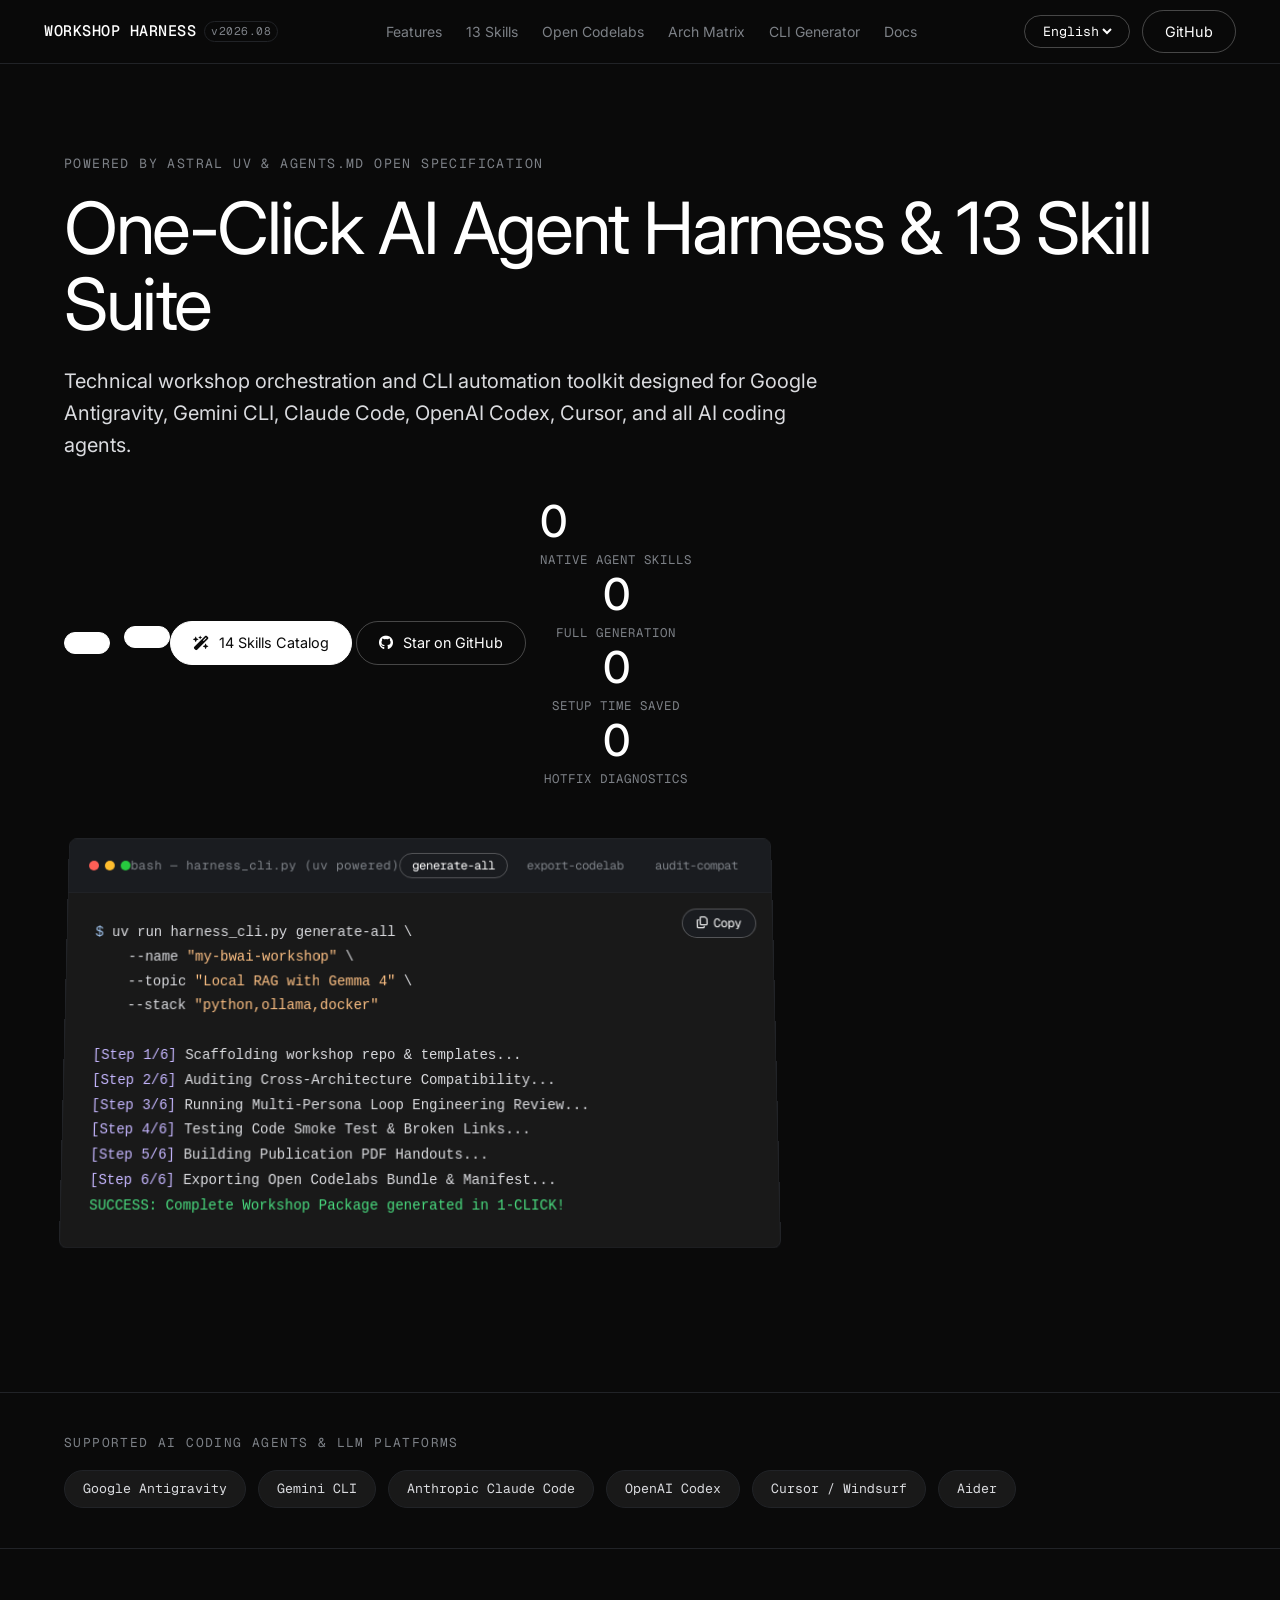
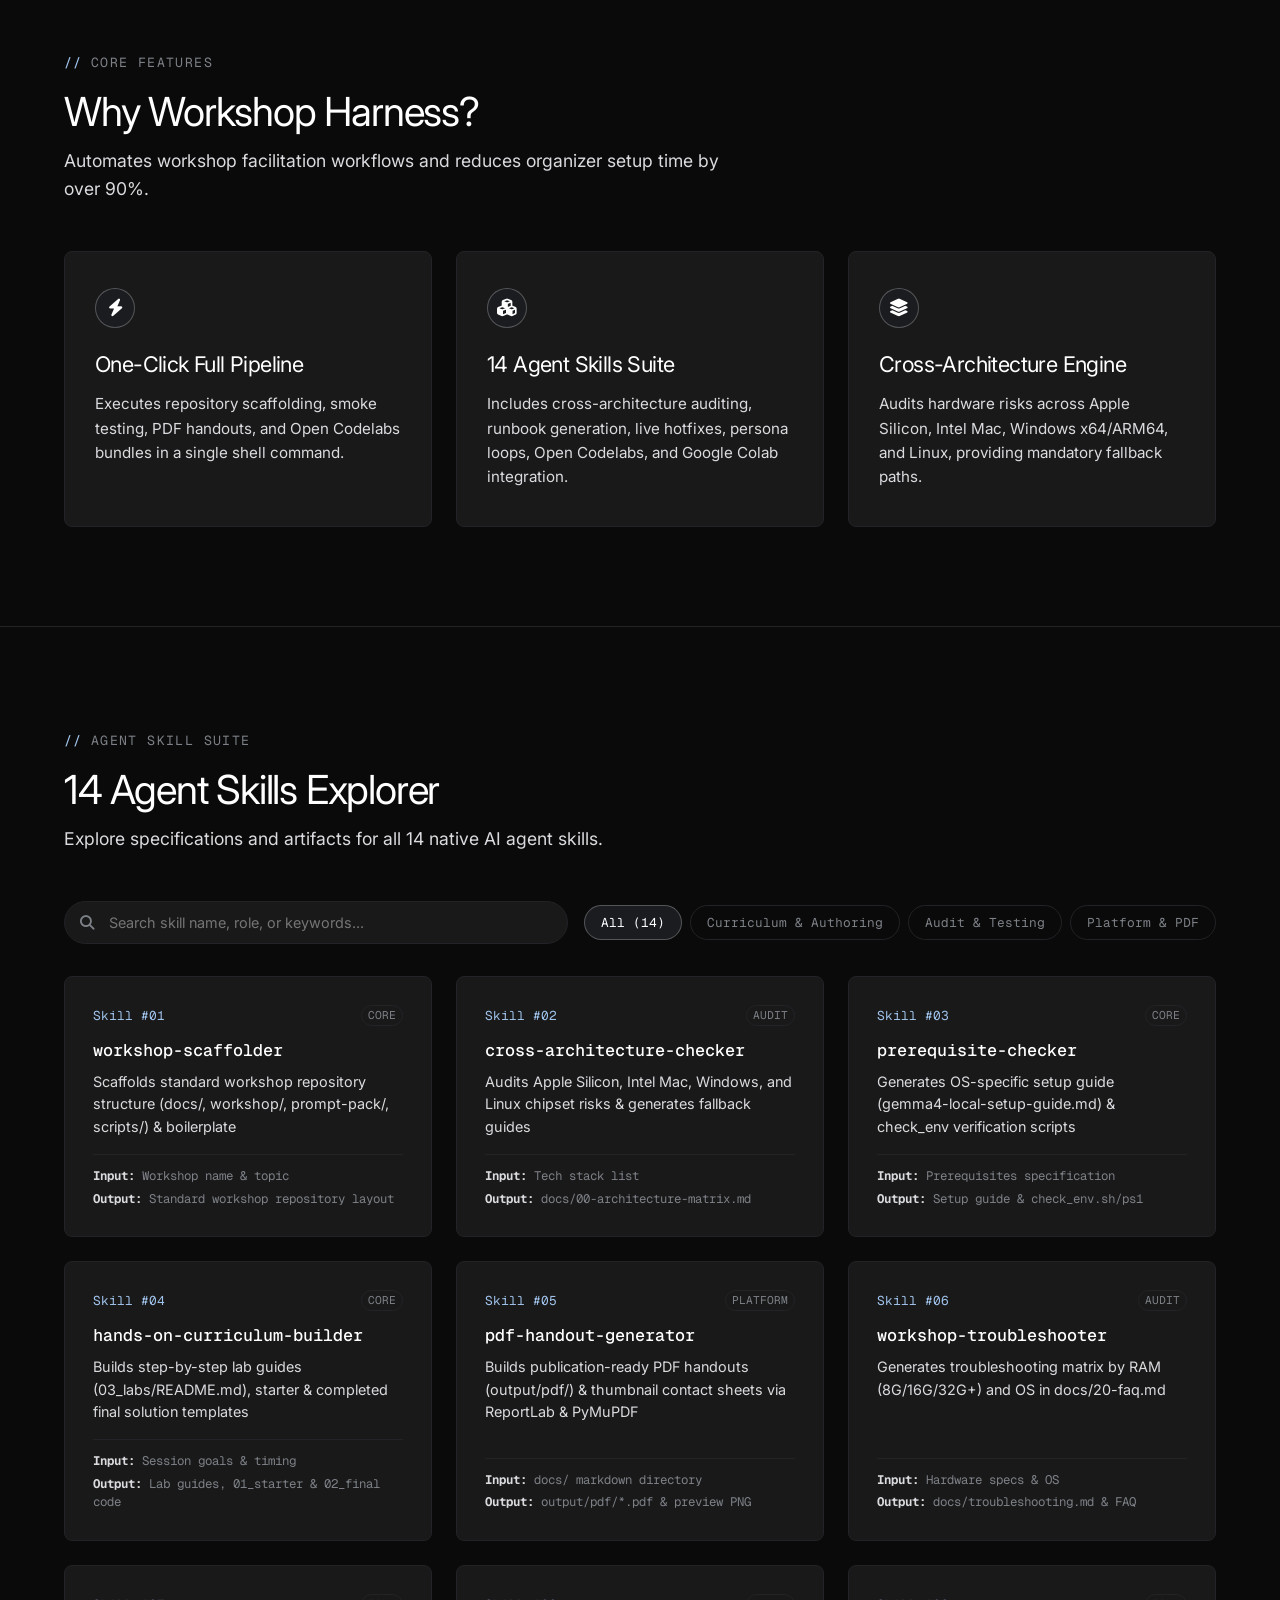
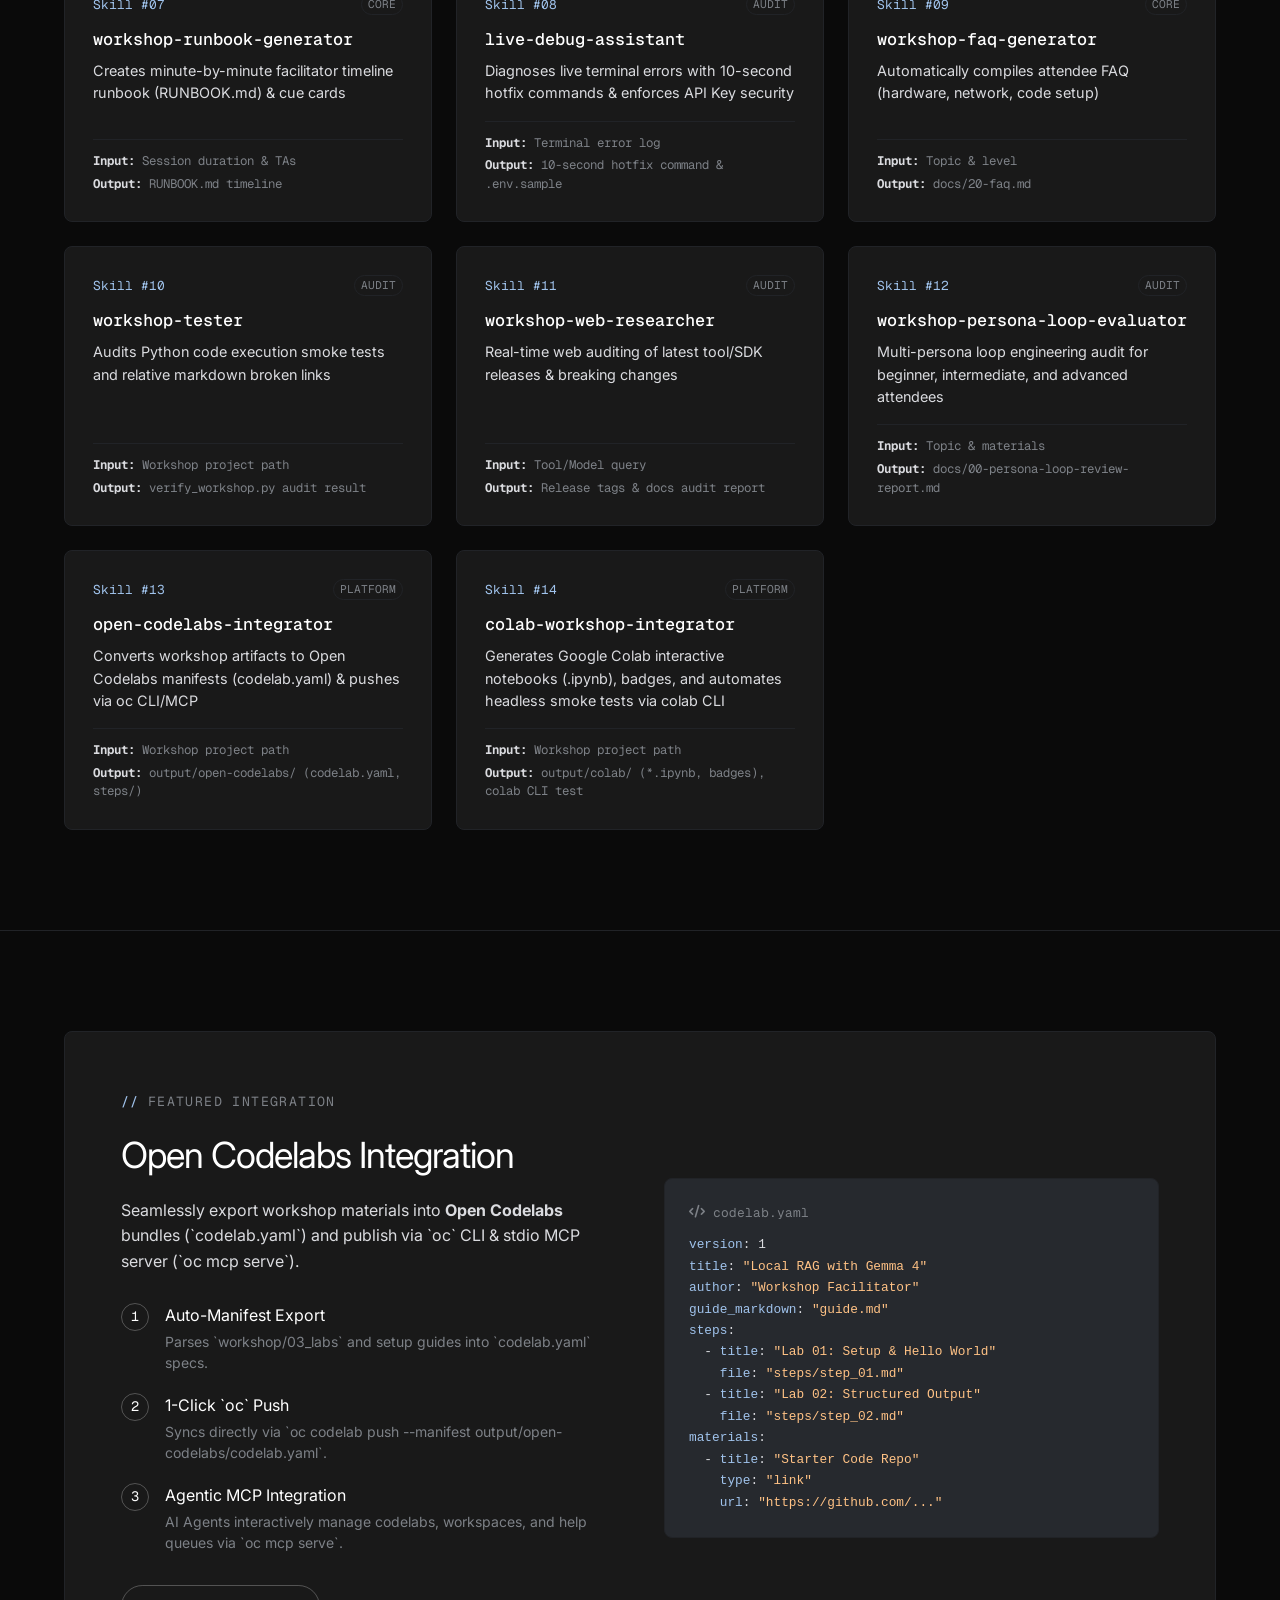
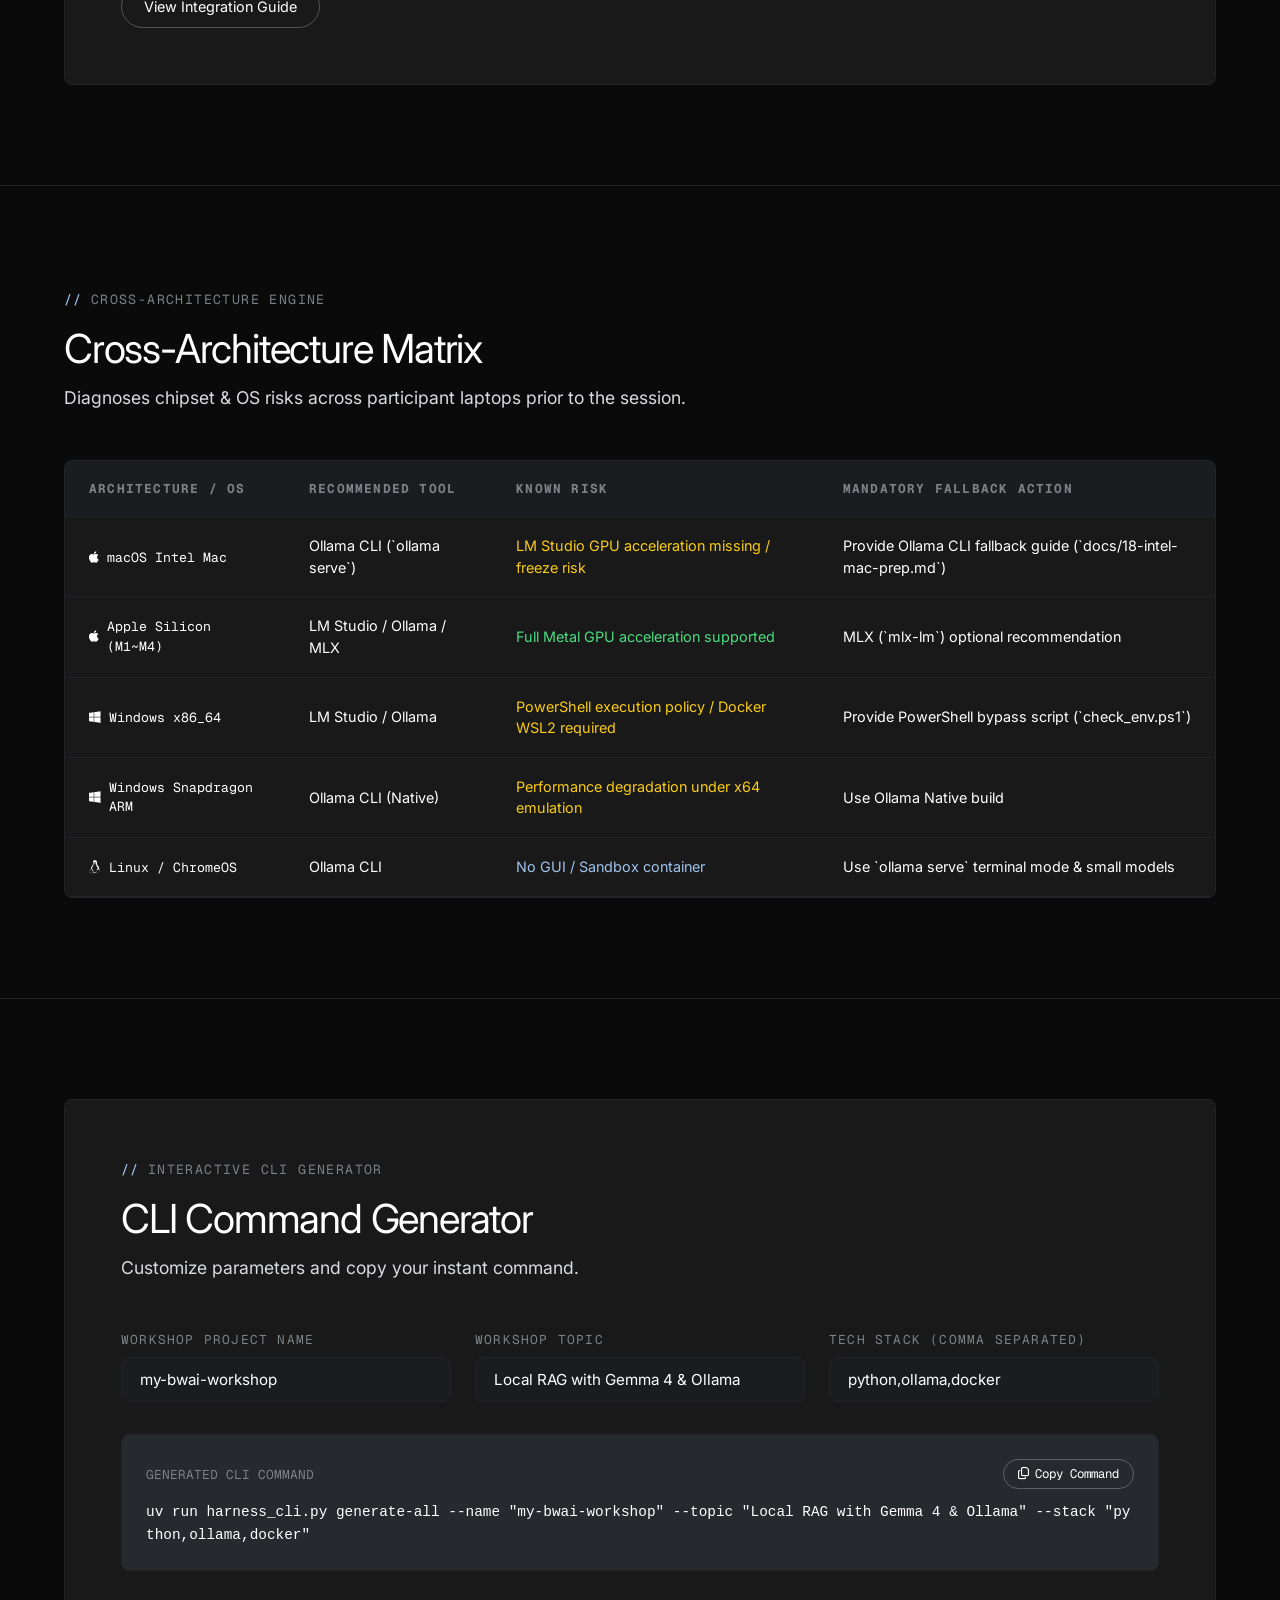
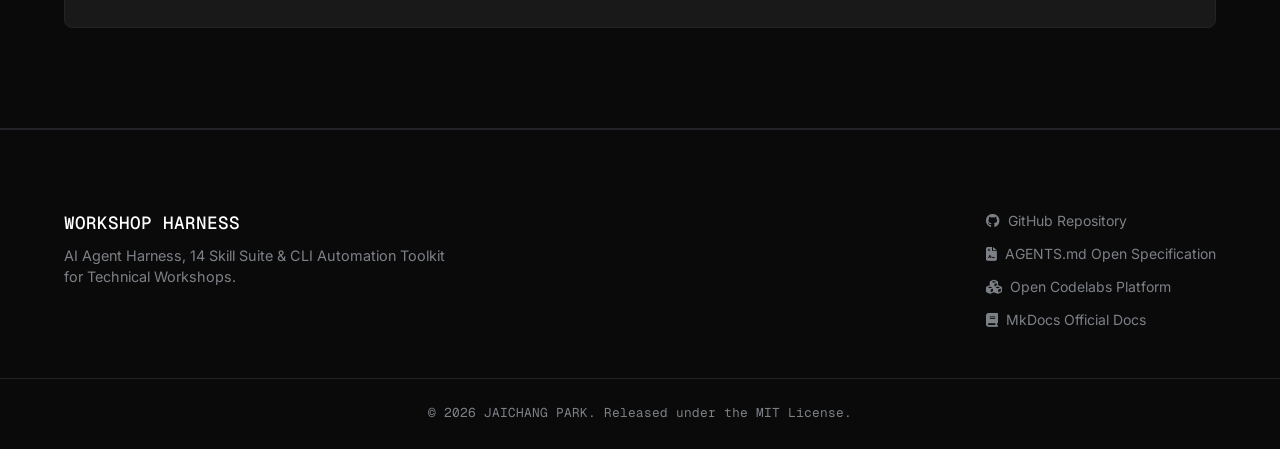
==== commit 7b342472: "feat: add colab-workshop-integrator skill and Google Colab CLI integration (14 skills)" ====
--- a/website/index.html
+++ b/website/index.html
@@ -3,8 +3,8 @@
 <head>
   <meta charset="UTF-8">
   <meta name="viewport" content="width=device-width, initial-scale=1.0">
-  <title>Workshop Harness — AI Agent Harness & 13 Skill Suite</title>
-  <meta name="description" content="AI Agent Harness, 13 Skill Suite & CLI Automation Toolkit for Technical Workshops powered by Astral uv and AGENTS.md standard.">
+  <title>Workshop Harness — AI Agent Harness & 14 Skill Suite</title>
+  <meta name="description" content="AI Agent Harness, 14 Skill Suite & CLI Automation Toolkit for Technical Workshops powered by Astral uv and AGENTS.md standard.">
   
   <!-- Typography Fonts (Inter Display + Geist Mono) -->
   <link rel="preconnect" href="https://fonts.googleapis.com">
@@ -73,21 +73,24 @@
 
       <div class="hero-cta-group reveal">
         <a href="#generator" class="btn btn-primary" data-i18n="btn_gen">
-          One-Click Generation
+      
+      <!-- Quick Action CTAs -->
+      <div class="hero-actions reveal">
+        <a href="#skills" class="btn btn-primary btn-lg">
+          <i class="fa-solid fa-wand-magic-sparkles"></i>
+          <span data-i18n="hero_cta1">14 Skills Catalog</span>
         </a>
-        <a href="#skills" class="btn btn-outline" data-i18n="btn_skills">
-          13 Skills Catalog
+        <a href="https://github.com/JAICHANGPARK/workshop-harness" target="_blank" class="btn btn-outline btn-lg">
+          <i class="fa-brands fa-github"></i>
+          <span>Star on GitHub</span>
         </a>
-        <a href="../site/index.html" target="_blank" class="btn btn-outline" data-i18n="btn_docs">
-          MkDocs Official Docs
-        </a>
-      </div>
-
-      <!-- Apple-style Animated Key Metrics Bar -->
-      <div class="stats-bar reveal">
-        <div class="stat-item">
-          <div class="stat-number" data-target="13">0</div>
-          <div class="stat-label">Agent Skills</div>
+      </div>
+
+      <!-- Quick Metrics Ribbon -->
+      <div class="metrics-ribbon reveal">
+        <div class="stat-card">
+          <div class="stat-number" data-target="14">0</div>
+          <div class="stat-label" data-i18n="stat_skills">Native Agent Skills</div>
         </div>
         <div class="stat-divider"></div>
         <div class="stat-item">
@@ -197,8 +200,8 @@
 
         <div class="feature-card reveal spot-card">
           <div class="card-icon"><i class="fa-solid fa-cubes"></i></div>
-          <h3 data-i18n="f2_title">13 Agent Skills Suite</h3>
-          <p data-i18n="f2_desc">Includes cross-architecture auditing, runbook generation, live hotfixes, persona loops, and Open Codelabs integration.</p>
+          <h3 data-i18n="f2_title">14 Agent Skills Suite</h3>
+          <p data-i18n="f2_desc">Includes cross-architecture auditing, runbook generation, live hotfixes, persona loops, Open Codelabs, and Google Colab integration.</p>
         </div>
 
         <div class="feature-card reveal spot-card">
@@ -210,13 +213,13 @@
     </div>
   </section>
 
-  <!-- Interactive 13 Skills Section -->
+  <!-- Interactive 14 Skills Section -->
   <section id="skills" class="section">
     <div class="container">
       <div class="section-header reveal">
         <div class="eyebrow-mono">AGENT SKILL SUITE</div>
-        <h2 class="section-title" data-i18n="skills_title">13 Agent Skills Explorer</h2>
-        <p class="section-desc" data-i18n="skills_desc">Explore specifications and artifacts for all 13 native AI agent skills.</p>
+        <h2 class="section-title" data-i18n="skills_title">14 Agent Skills Explorer</h2>
+        <p class="section-desc" data-i18n="skills_desc">Explore specifications and artifacts for all 14 native AI agent skills.</p>
       </div>
 
       <!-- Search & Filter Controls -->
@@ -226,7 +229,7 @@
           <input type="text" id="skillSearchInput" placeholder="Search skill name, role, or keywords...">
         </div>
         <div class="filter-chips">
-          <button class="chip-btn active" data-filter="all" data-i18n="f_all">All (13)</button>
+          <button class="chip-btn active" data-filter="all" data-i18n="f_all">All (14)</button>
           <button class="chip-btn" data-filter="core" data-i18n="f_core">Curriculum &amp; Authoring</button>
           <button class="chip-btn" data-filter="audit" data-i18n="f_audit">Audit &amp; Testing</button>
           <button class="chip-btn" data-filter="platform" data-i18n="f_platform">Platform &amp; PDF</button>
@@ -407,7 +410,7 @@
     <div class="container footer-content">
       <div class="footer-brand">
         <h3>WORKSHOP HARNESS</h3>
-        <p>AI Agent Harness, 13 Skill Suite &amp; CLI Automation Toolkit for Technical Workshops.</p>
+        <p>AI Agent Harness, 14 Skill Suite &amp; CLI Automation Toolkit for Technical Workshops.</p>
       </div>
 
       <div class="footer-links">
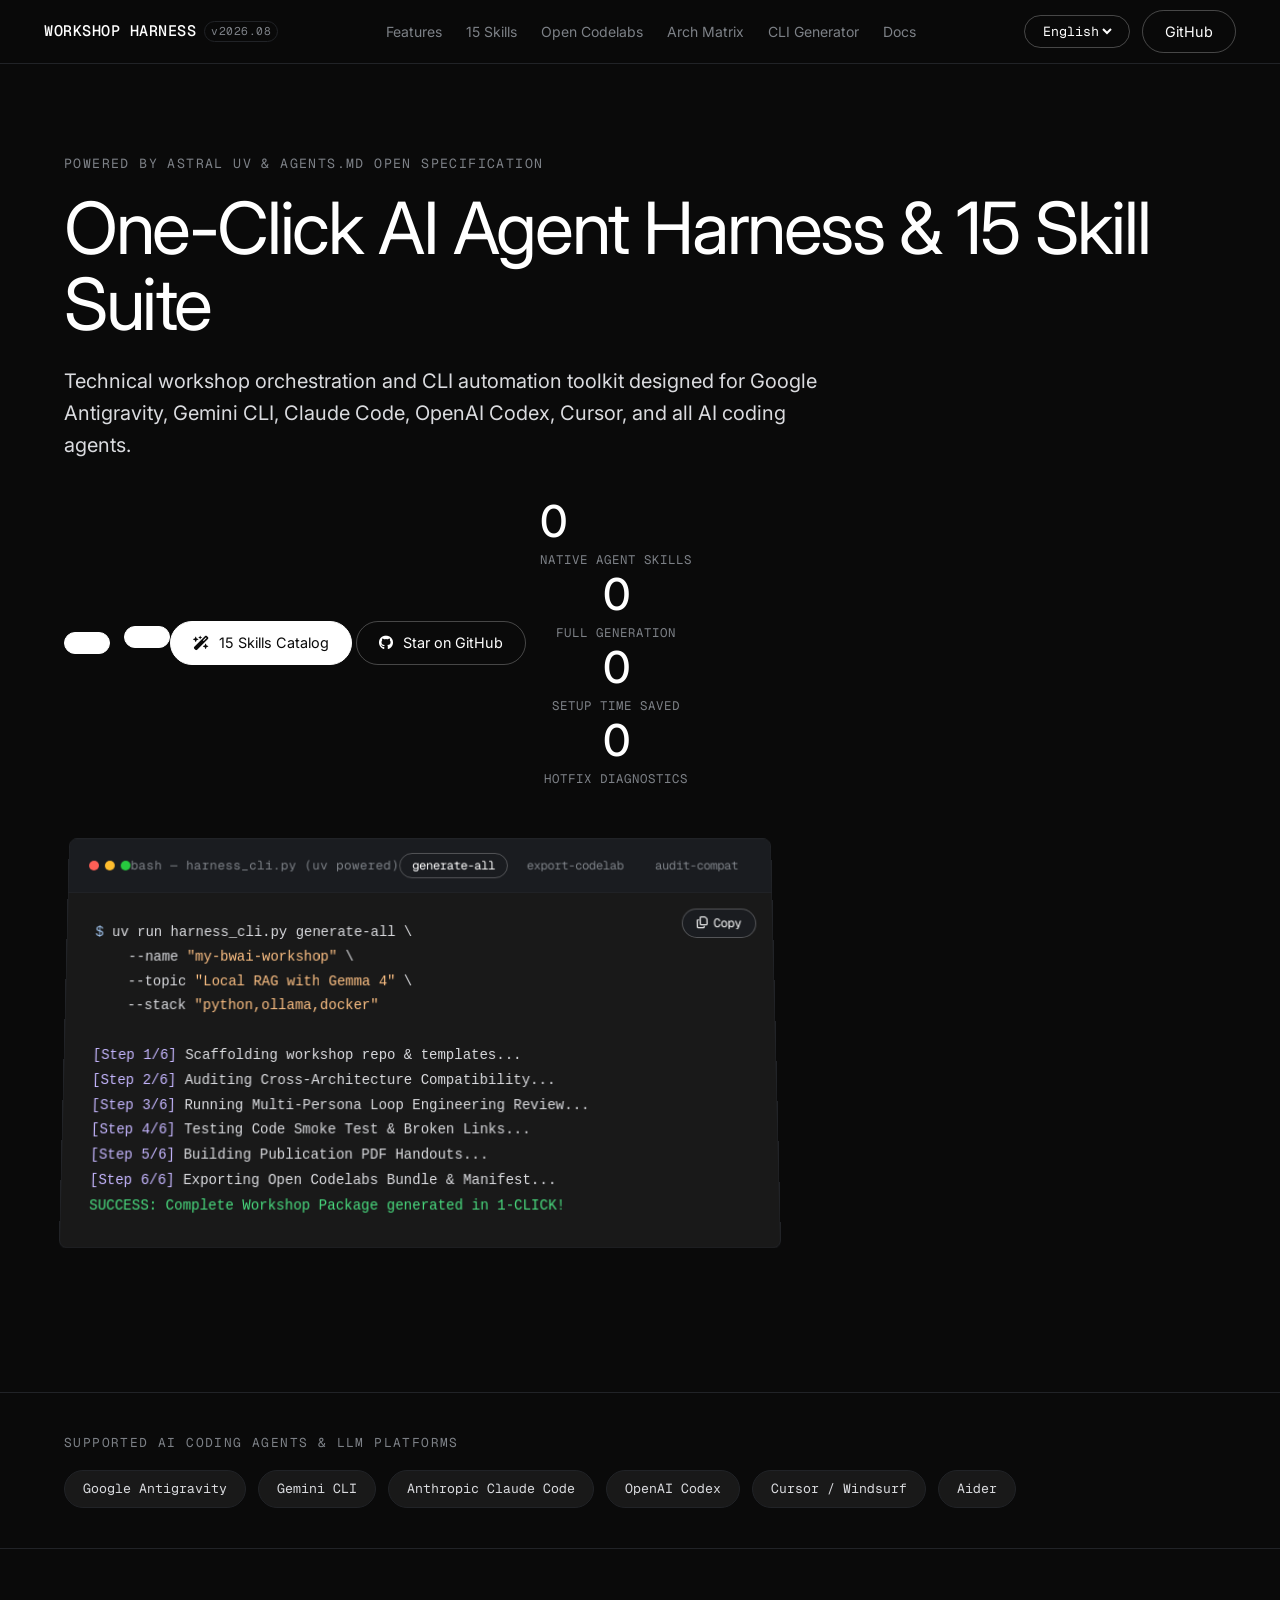
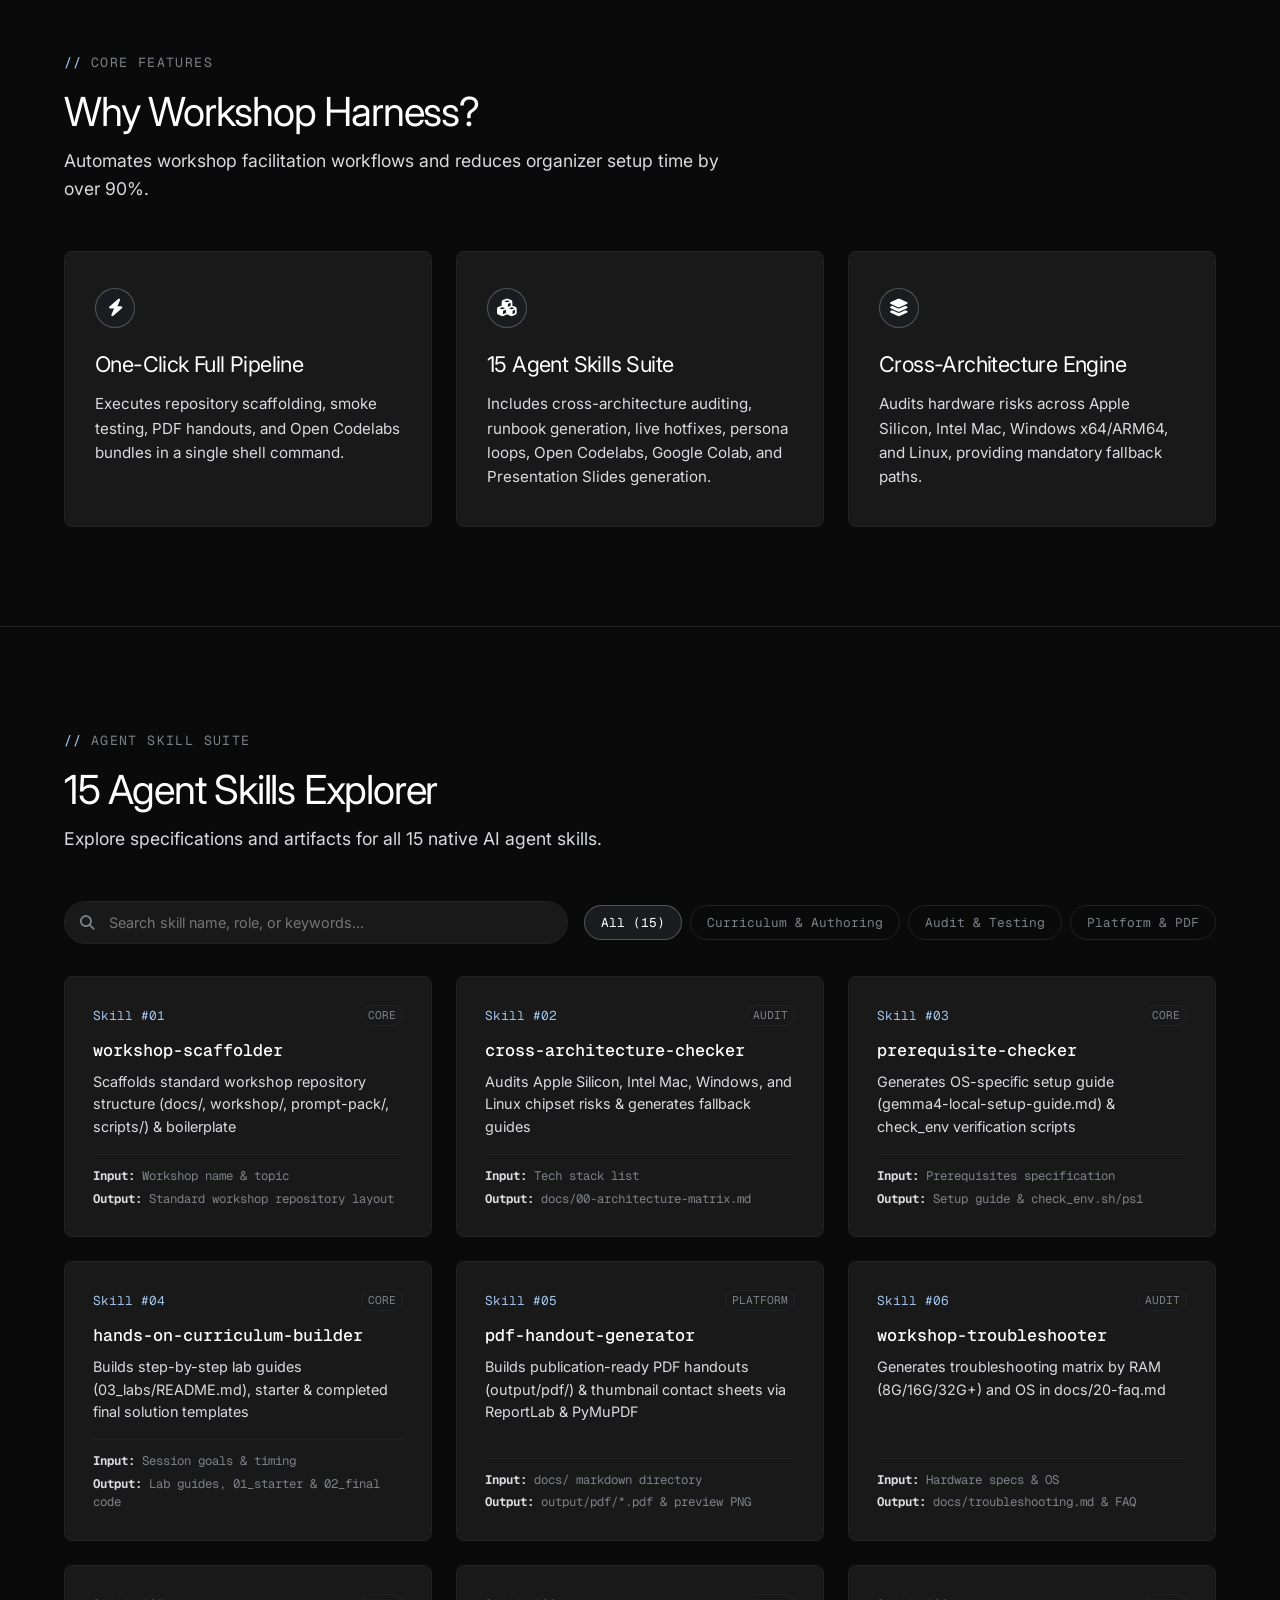
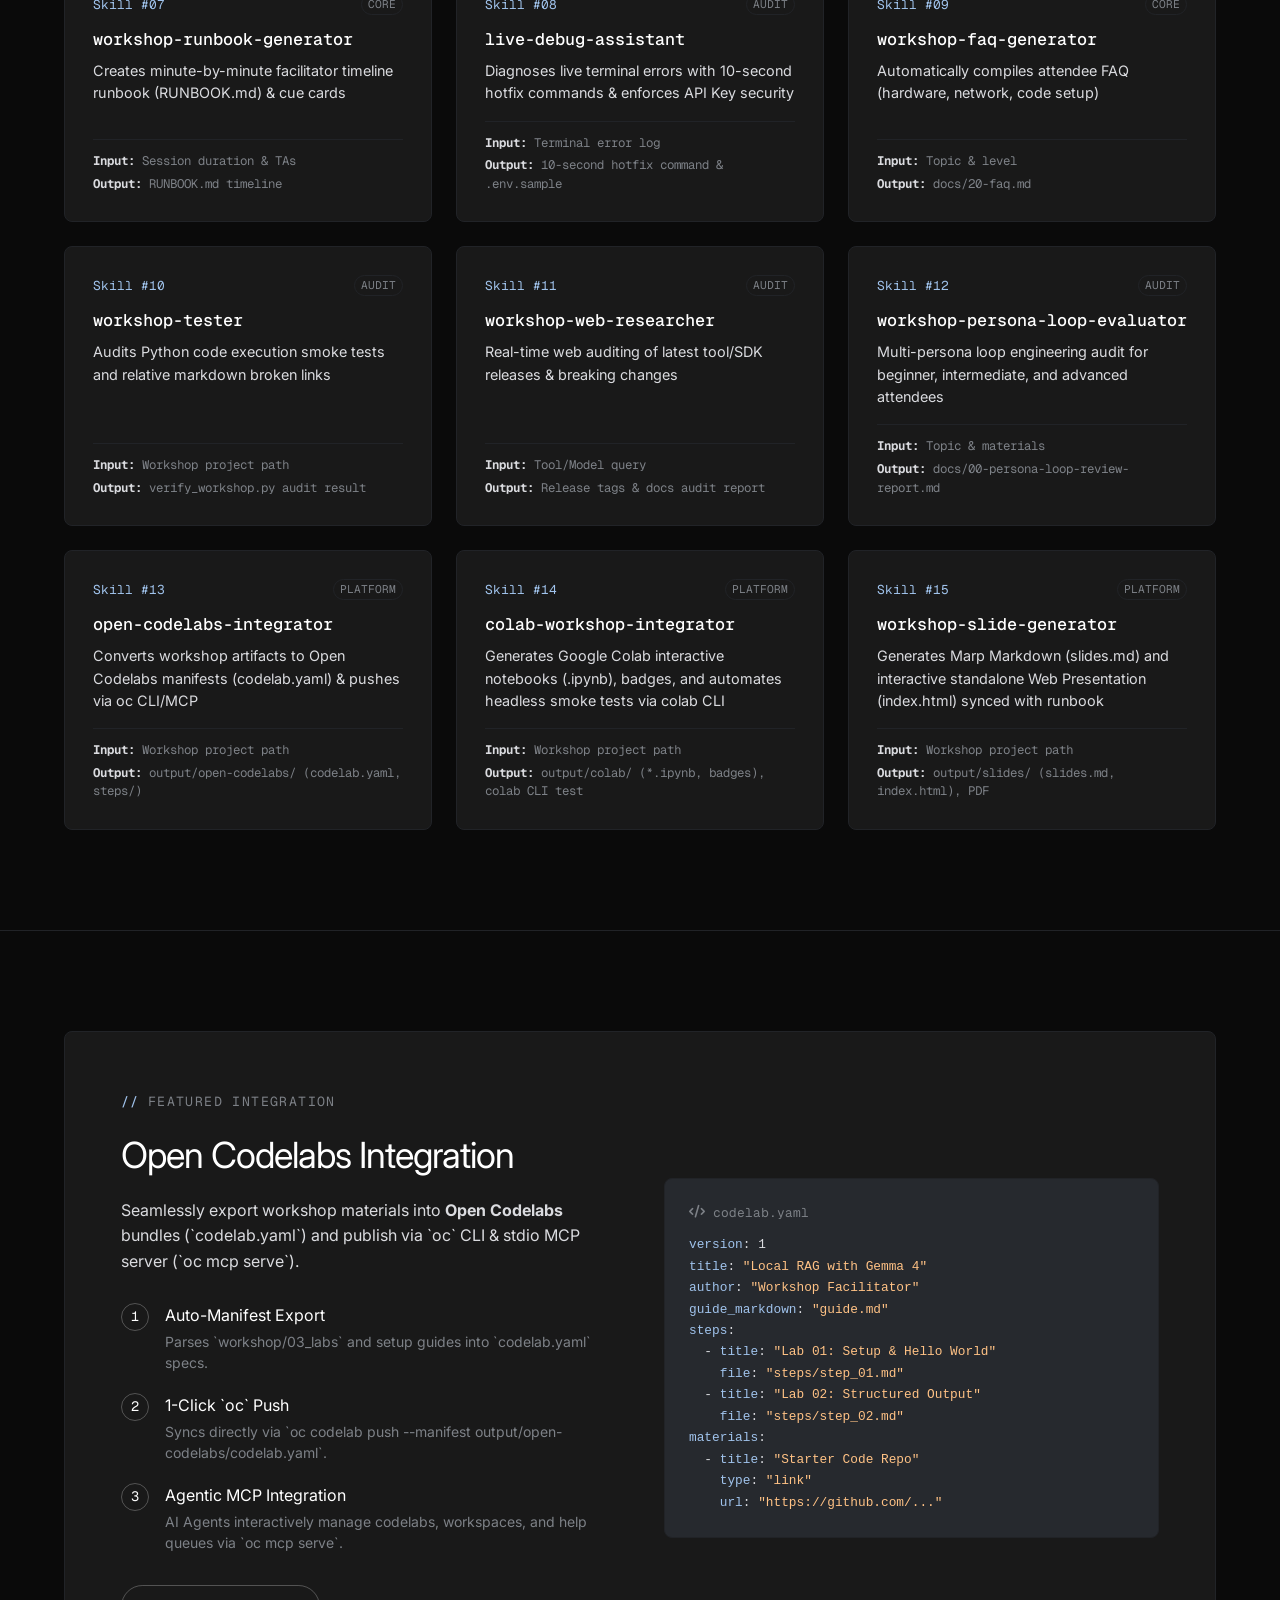
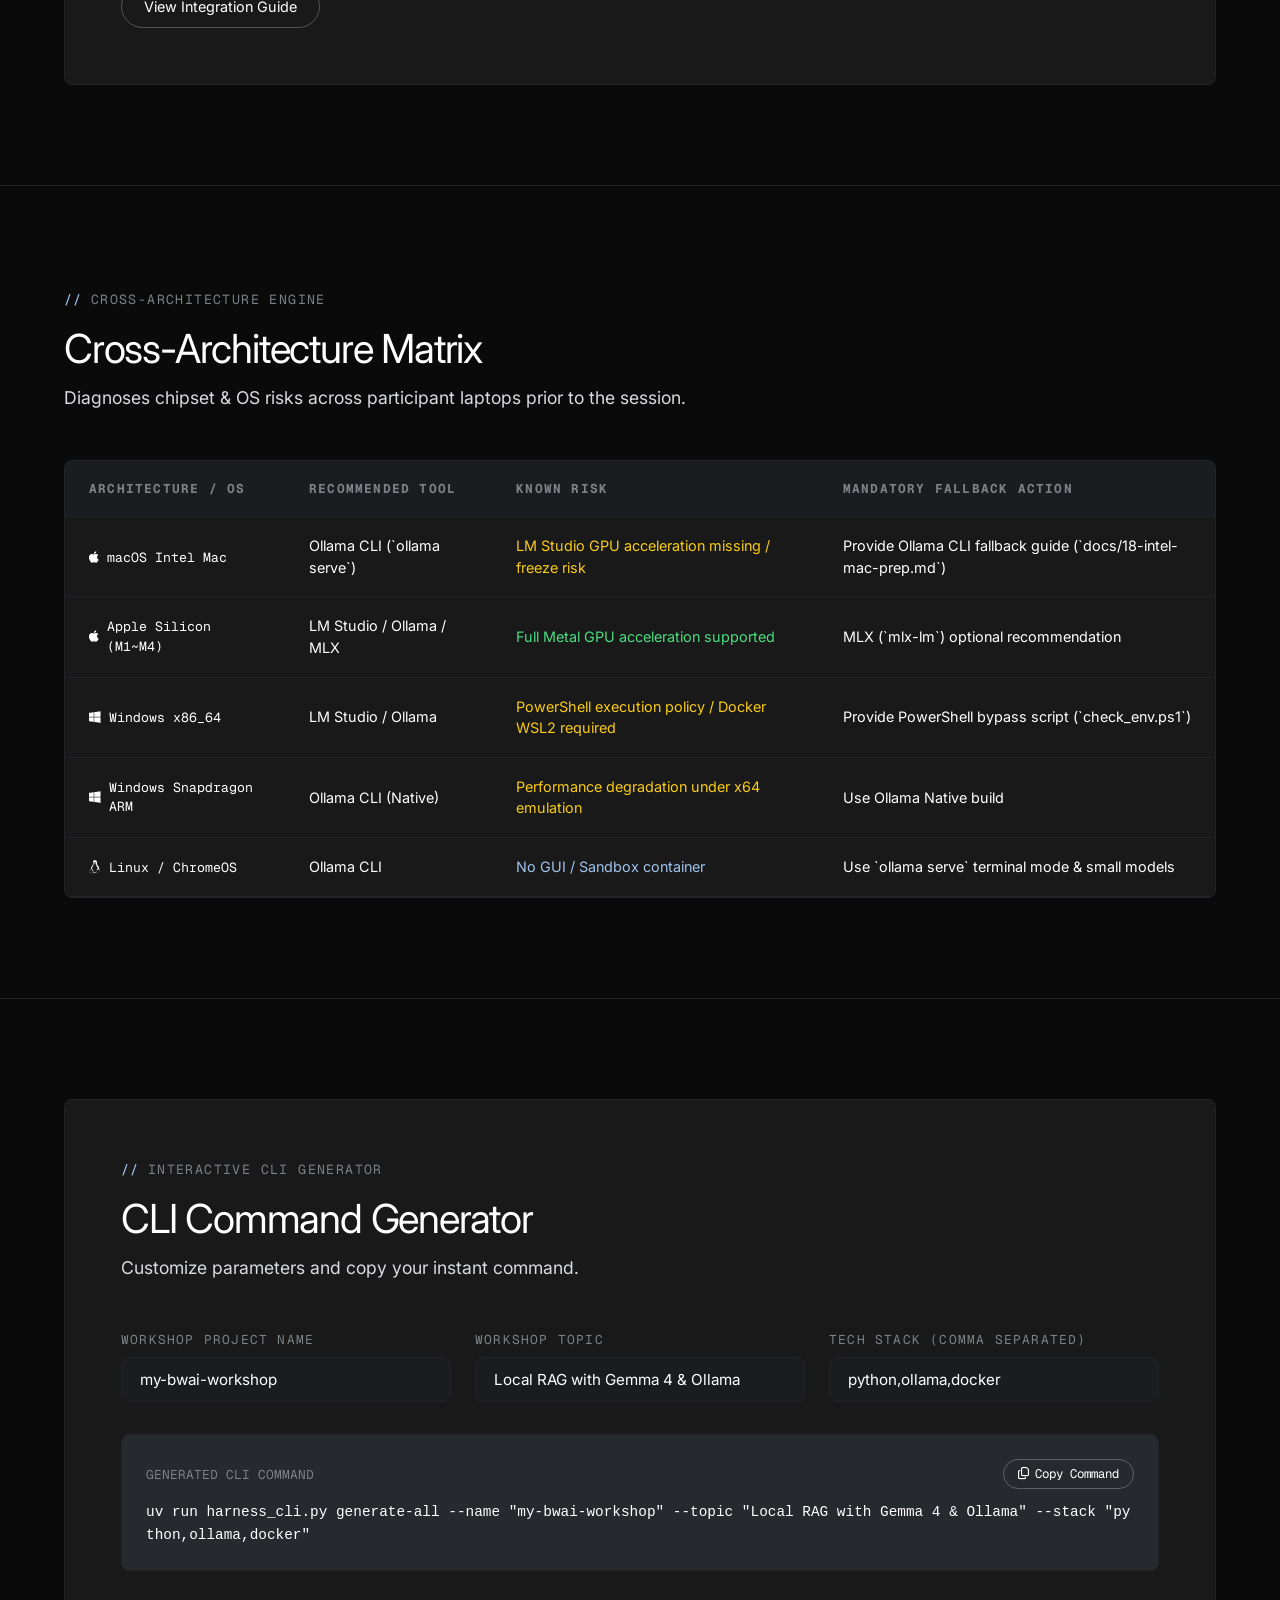
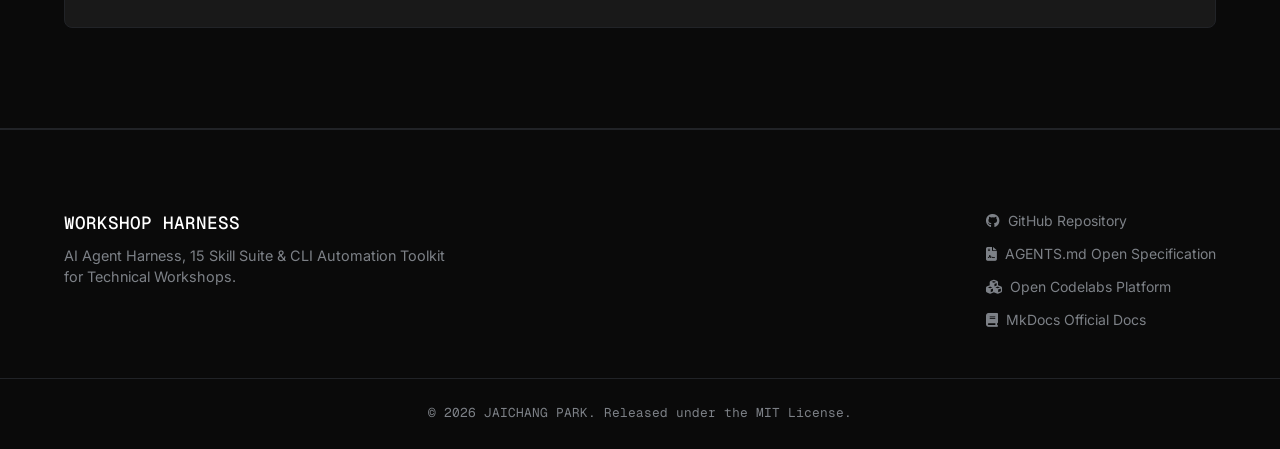
==== commit 9662605e: "feat: add workshop-slide-generator skill and build-slides CLI command (15 skills)" ====
--- a/website/index.html
+++ b/website/index.html
@@ -3,8 +3,8 @@
 <head>
   <meta charset="UTF-8">
   <meta name="viewport" content="width=device-width, initial-scale=1.0">
-  <title>Workshop Harness — AI Agent Harness & 14 Skill Suite</title>
-  <meta name="description" content="AI Agent Harness, 14 Skill Suite & CLI Automation Toolkit for Technical Workshops powered by Astral uv and AGENTS.md standard.">
+  <title>Workshop Harness — AI Agent Harness & 15 Skill Suite</title>
+  <meta name="description" content="AI Agent Harness, 15 Skill Suite & CLI Automation Toolkit for Technical Workshops powered by Astral uv and AGENTS.md standard.">
   
   <!-- Typography Fonts (Inter Display + Geist Mono) -->
   <link rel="preconnect" href="https://fonts.googleapis.com">
@@ -31,7 +31,7 @@
       
       <div class="nav-links">
         <a href="#features" data-i18n="nav_features">Features</a>
-        <a href="#skills" data-i18n="nav_skills">13 Skills</a>
+        <a href="#skills" data-i18n="nav_skills">15 Skills</a>
         <a href="#codelabs" data-i18n="nav_codelabs">Open Codelabs</a>
         <a href="#architecture" data-i18n="nav_arch">Arch Matrix</a>
         <a href="#generator" data-i18n="nav_gen">CLI Generator</a>
@@ -64,7 +64,7 @@
       </div>
       
       <h1 class="hero-title reveal" data-i18n="hero_title">
-        One-Click AI Agent Harness &amp; 13 Skill Suite
+        One-Click AI Agent Harness &amp; 15 Skill Suite
       </h1>
       
       <p class="hero-subtitle reveal" data-i18n="hero_subtitle">
@@ -78,7 +78,7 @@
       <div class="hero-actions reveal">
         <a href="#skills" class="btn btn-primary btn-lg">
           <i class="fa-solid fa-wand-magic-sparkles"></i>
-          <span data-i18n="hero_cta1">14 Skills Catalog</span>
+          <span data-i18n="hero_cta1">15 Skills Catalog</span>
         </a>
         <a href="https://github.com/JAICHANGPARK/workshop-harness" target="_blank" class="btn btn-outline btn-lg">
           <i class="fa-brands fa-github"></i>
@@ -89,7 +89,7 @@
       <!-- Quick Metrics Ribbon -->
       <div class="metrics-ribbon reveal">
         <div class="stat-card">
-          <div class="stat-number" data-target="14">0</div>
+          <div class="stat-number" data-target="15">0</div>
           <div class="stat-label" data-i18n="stat_skills">Native Agent Skills</div>
         </div>
         <div class="stat-divider"></div>
@@ -200,8 +200,8 @@
 
         <div class="feature-card reveal spot-card">
           <div class="card-icon"><i class="fa-solid fa-cubes"></i></div>
-          <h3 data-i18n="f2_title">14 Agent Skills Suite</h3>
-          <p data-i18n="f2_desc">Includes cross-architecture auditing, runbook generation, live hotfixes, persona loops, Open Codelabs, and Google Colab integration.</p>
+          <h3 data-i18n="f2_title">15 Agent Skills Suite</h3>
+          <p data-i18n="f2_desc">Includes cross-architecture auditing, runbook generation, live hotfixes, persona loops, Open Codelabs, Google Colab, and Presentation Slides generation.</p>
         </div>
 
         <div class="feature-card reveal spot-card">
@@ -213,13 +213,13 @@
     </div>
   </section>
 
-  <!-- Interactive 14 Skills Section -->
+  <!-- Interactive 15 Skills Section -->
   <section id="skills" class="section">
     <div class="container">
       <div class="section-header reveal">
         <div class="eyebrow-mono">AGENT SKILL SUITE</div>
-        <h2 class="section-title" data-i18n="skills_title">14 Agent Skills Explorer</h2>
-        <p class="section-desc" data-i18n="skills_desc">Explore specifications and artifacts for all 14 native AI agent skills.</p>
+        <h2 class="section-title" data-i18n="skills_title">15 Agent Skills Explorer</h2>
+        <p class="section-desc" data-i18n="skills_desc">Explore specifications and artifacts for all 15 native AI agent skills.</p>
       </div>
 
       <!-- Search & Filter Controls -->
@@ -229,7 +229,7 @@
           <input type="text" id="skillSearchInput" placeholder="Search skill name, role, or keywords...">
         </div>
         <div class="filter-chips">
-          <button class="chip-btn active" data-filter="all" data-i18n="f_all">All (14)</button>
+          <button class="chip-btn active" data-filter="all" data-i18n="f_all">All (15)</button>
           <button class="chip-btn" data-filter="core" data-i18n="f_core">Curriculum &amp; Authoring</button>
           <button class="chip-btn" data-filter="audit" data-i18n="f_audit">Audit &amp; Testing</button>
           <button class="chip-btn" data-filter="platform" data-i18n="f_platform">Platform &amp; PDF</button>
@@ -410,7 +410,7 @@
     <div class="container footer-content">
       <div class="footer-brand">
         <h3>WORKSHOP HARNESS</h3>
-        <p>AI Agent Harness, 14 Skill Suite &amp; CLI Automation Toolkit for Technical Workshops.</p>
+        <p>AI Agent Harness, 15 Skill Suite &amp; CLI Automation Toolkit for Technical Workshops.</p>
       </div>
 
       <div class="footer-links">
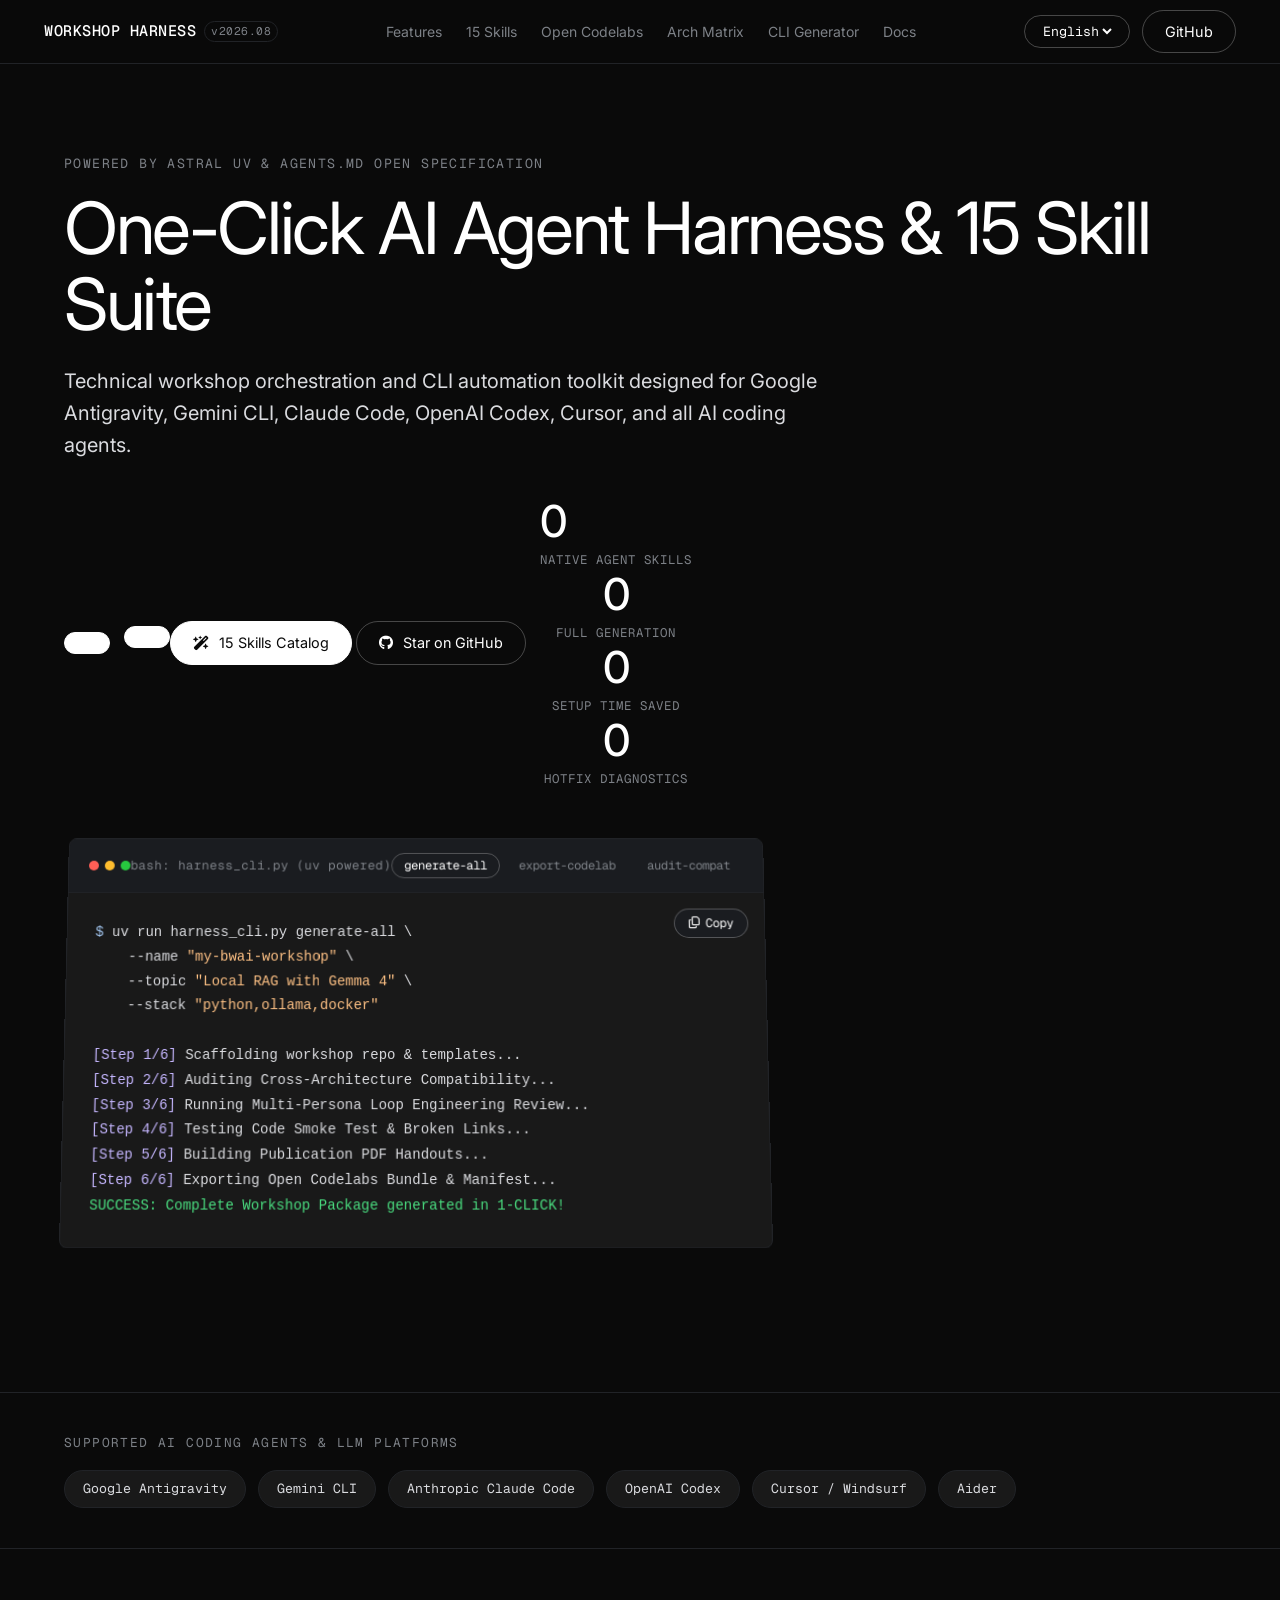
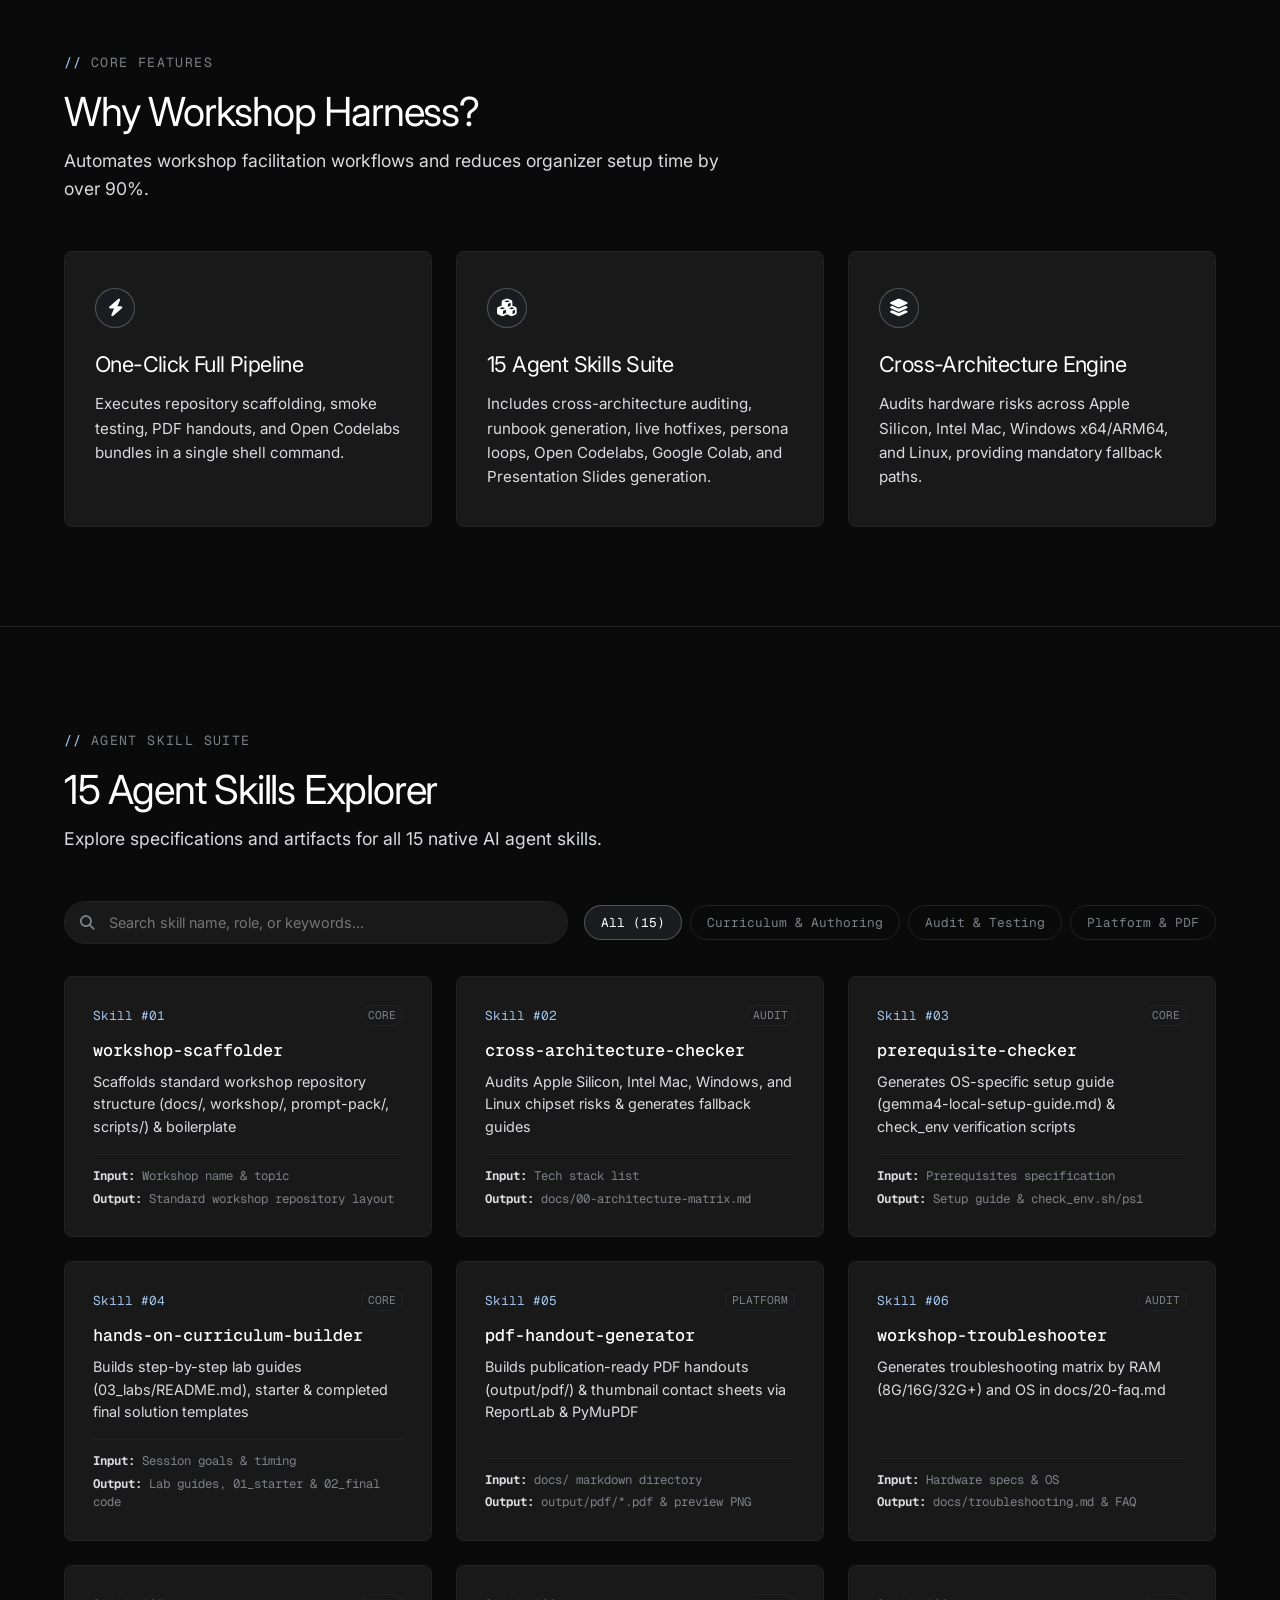
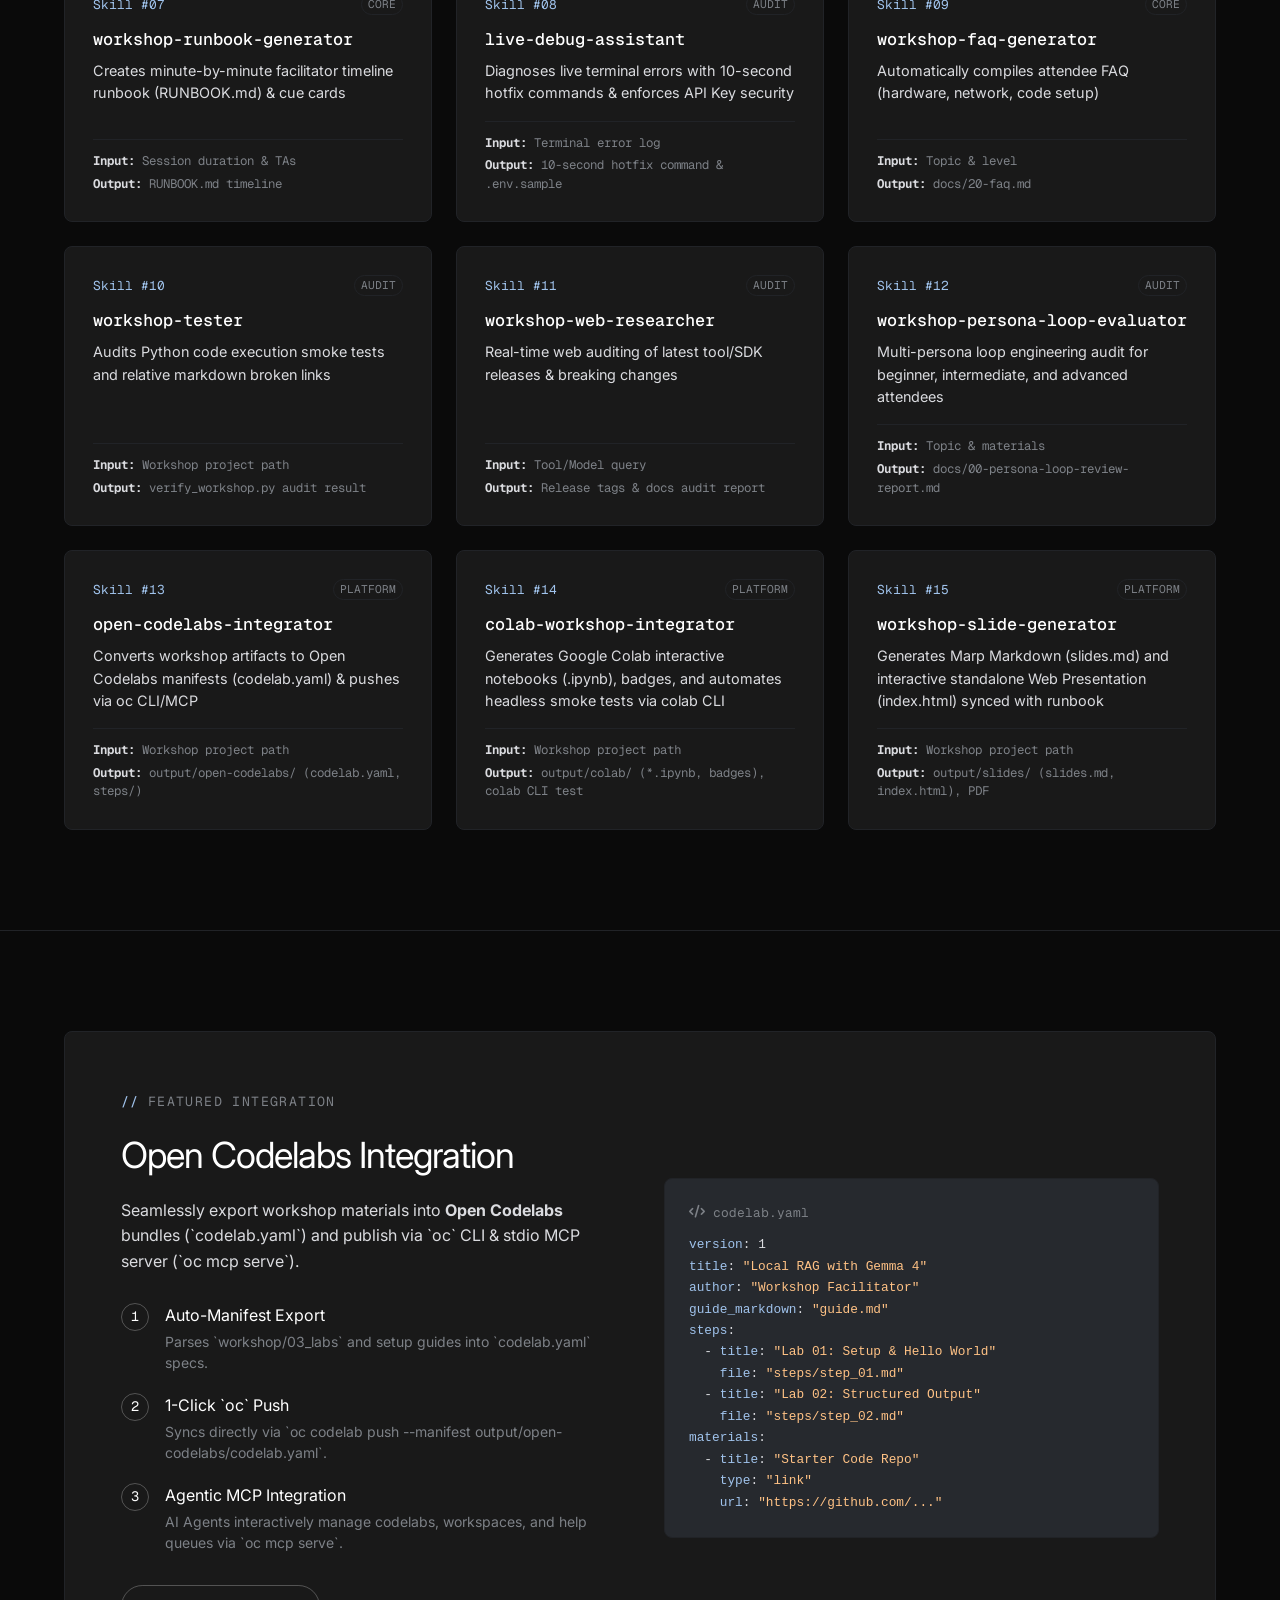
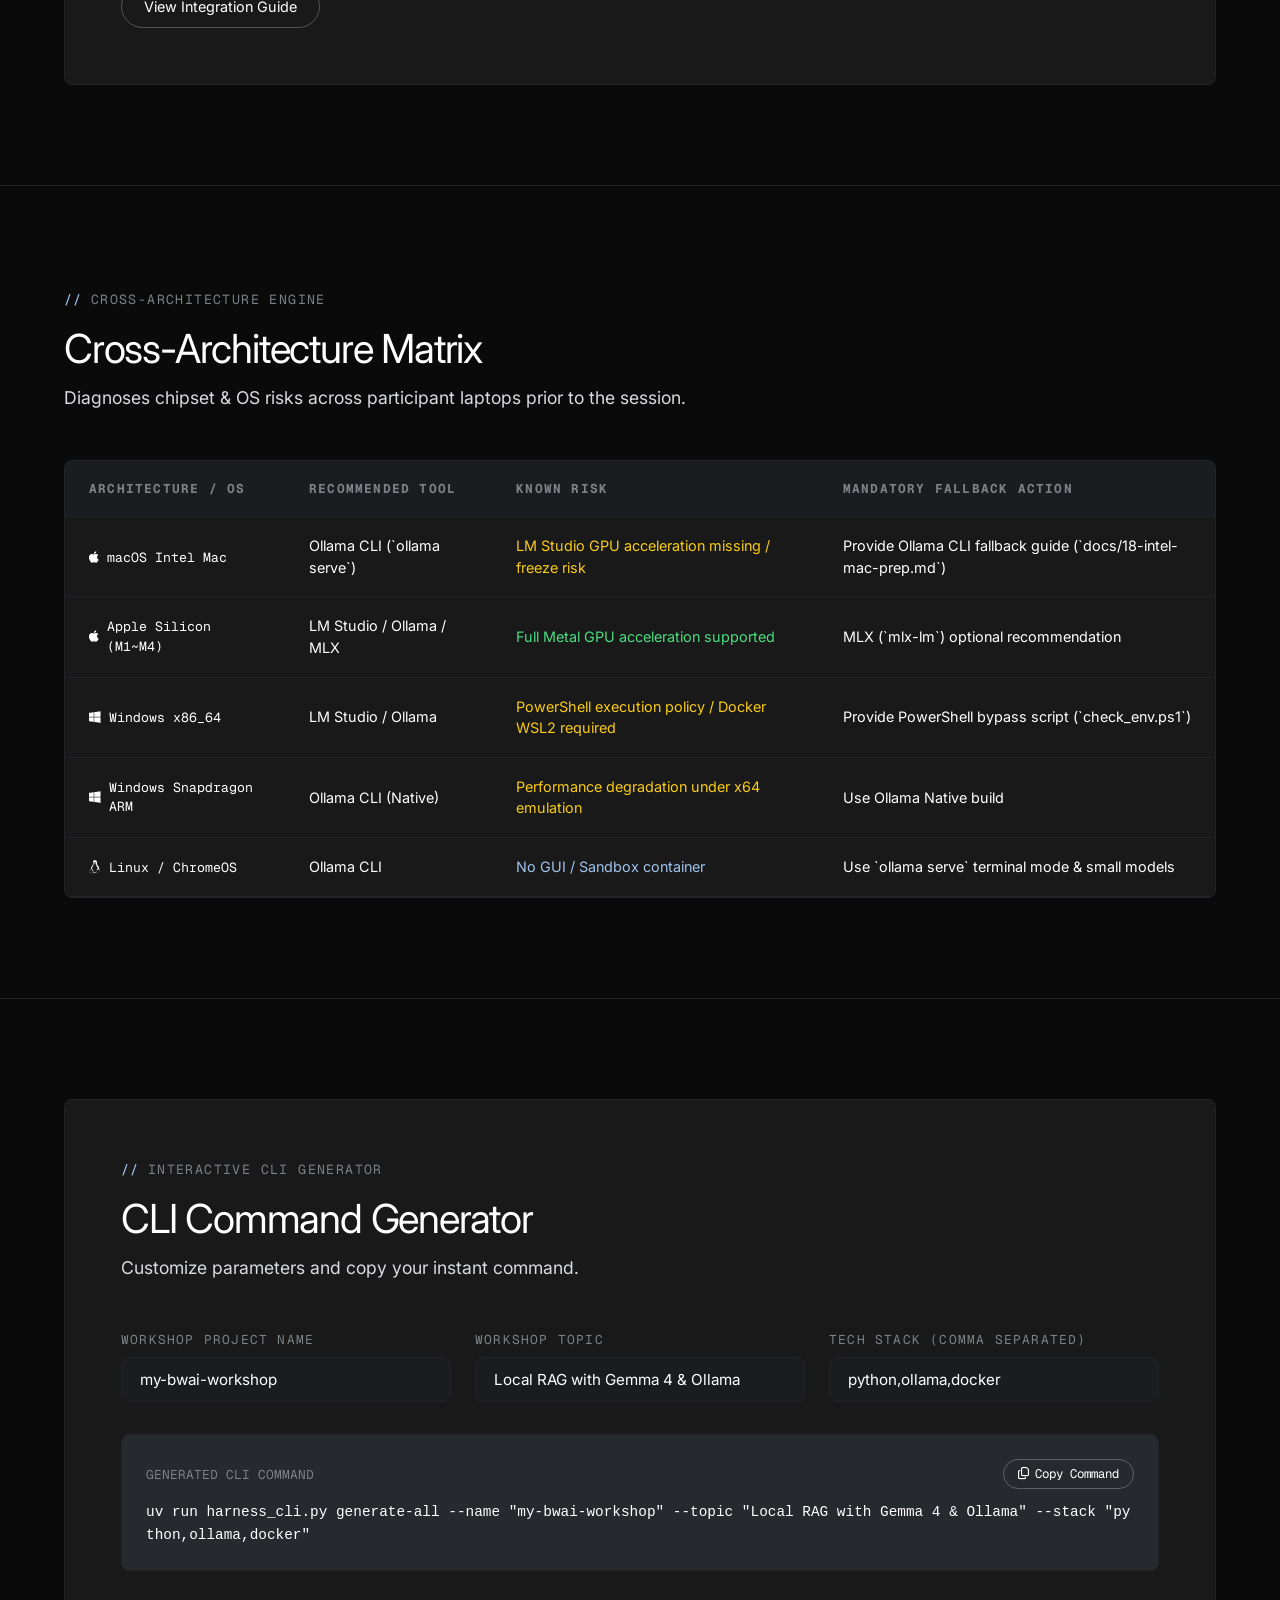
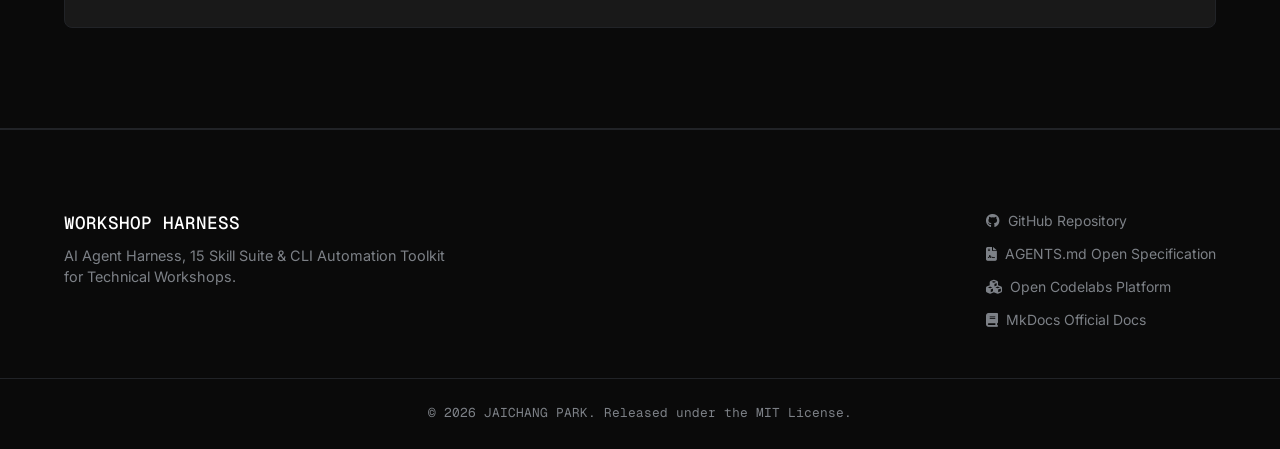
==== commit 48c27a9e: "style: remove all em dash occurrences and enforce no-em-dash rule across all agents" ====
--- a/website/index.html
+++ b/website/index.html
@@ -3,7 +3,7 @@
 <head>
   <meta charset="UTF-8">
   <meta name="viewport" content="width=device-width, initial-scale=1.0">
-  <title>Workshop Harness — AI Agent Harness & 15 Skill Suite</title>
+  <title>Workshop Harness - AI Agent Harness & 15 Skill Suite</title>
   <meta name="description" content="AI Agent Harness, 15 Skill Suite & CLI Automation Toolkit for Technical Workshops powered by Astral uv and AGENTS.md standard.">
   
   <!-- Typography Fonts (Inter Display + Geist Mono) -->
@@ -117,7 +117,7 @@
             <span class="dot yellow"></span>
             <span class="dot green"></span>
           </div>
-          <div class="terminal-title">bash — harness_cli.py (uv powered)</div>
+          <div class="terminal-title">bash: harness_cli.py (uv powered)</div>
           <div class="terminal-tabs">
             <button class="tab-btn active" data-tab="tab-gen">generate-all</button>
             <button class="tab-btn" data-tab="tab-codelab">export-codelab</button>
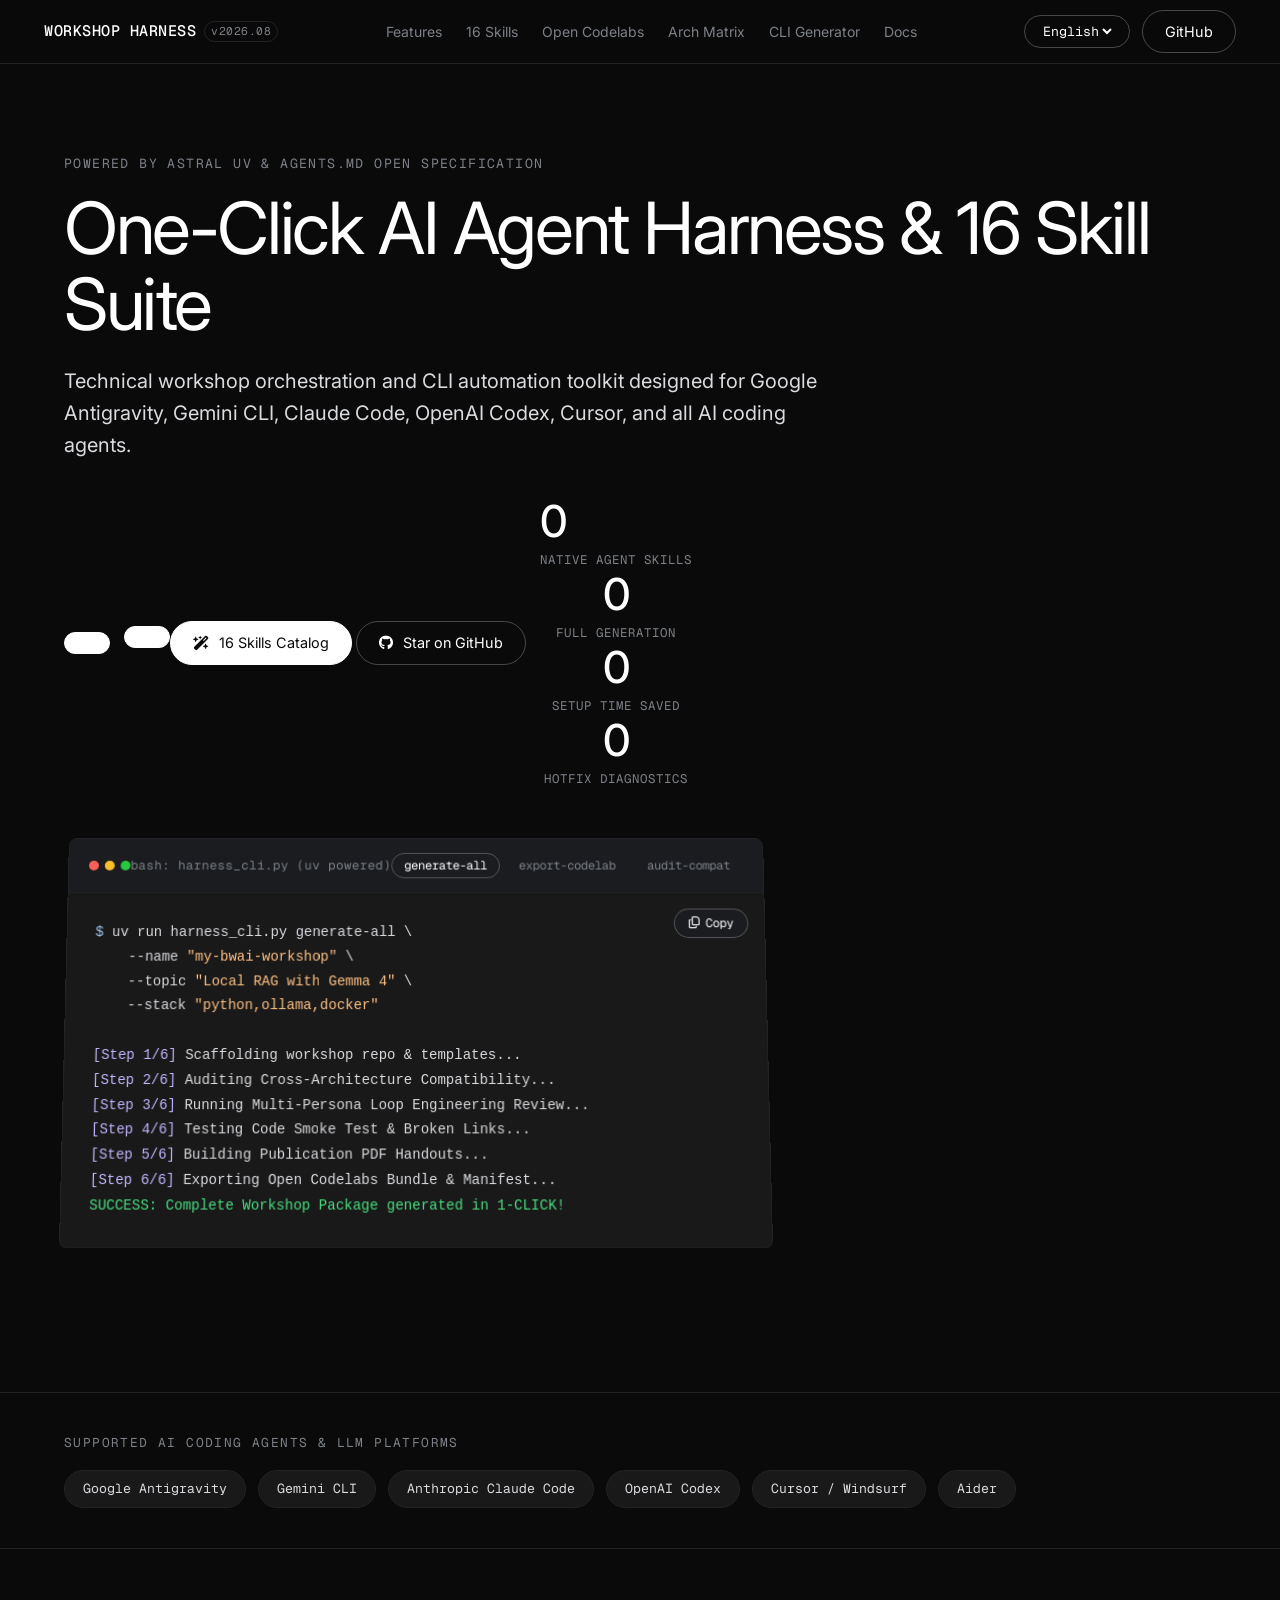
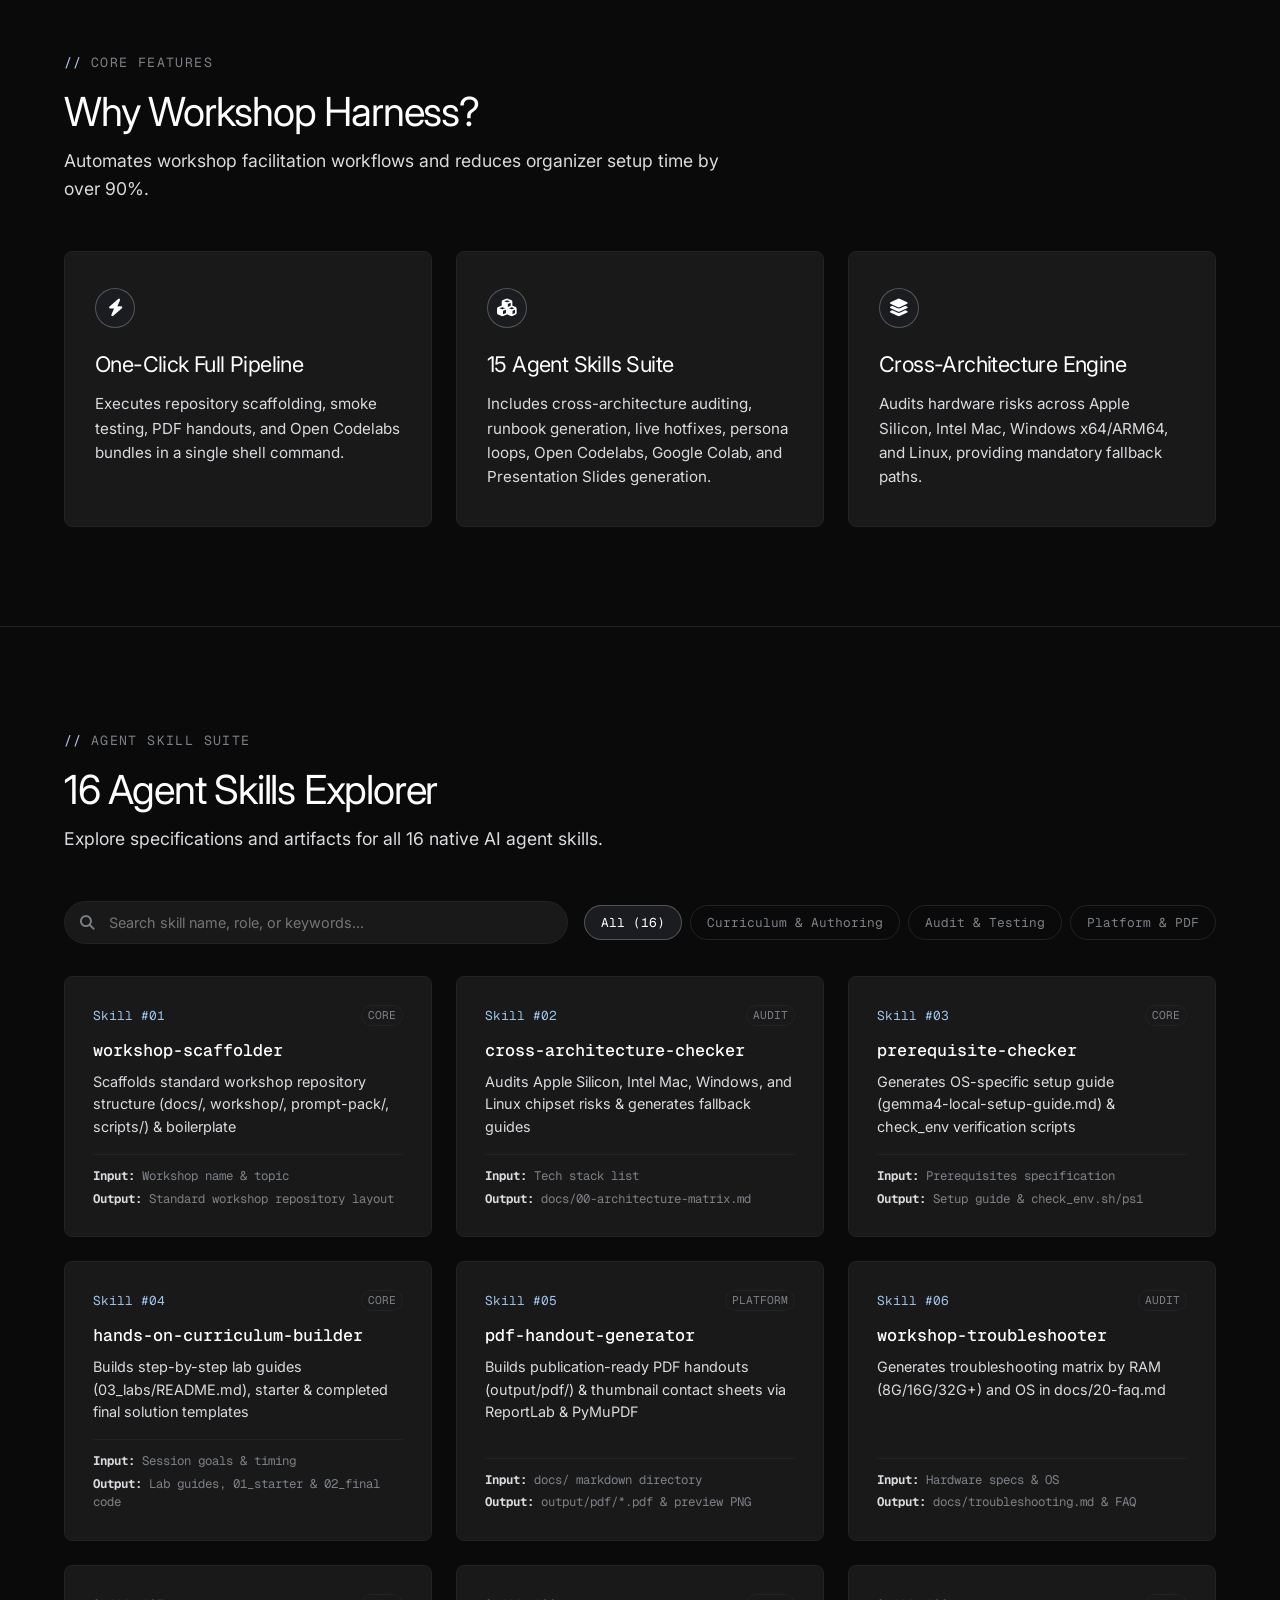
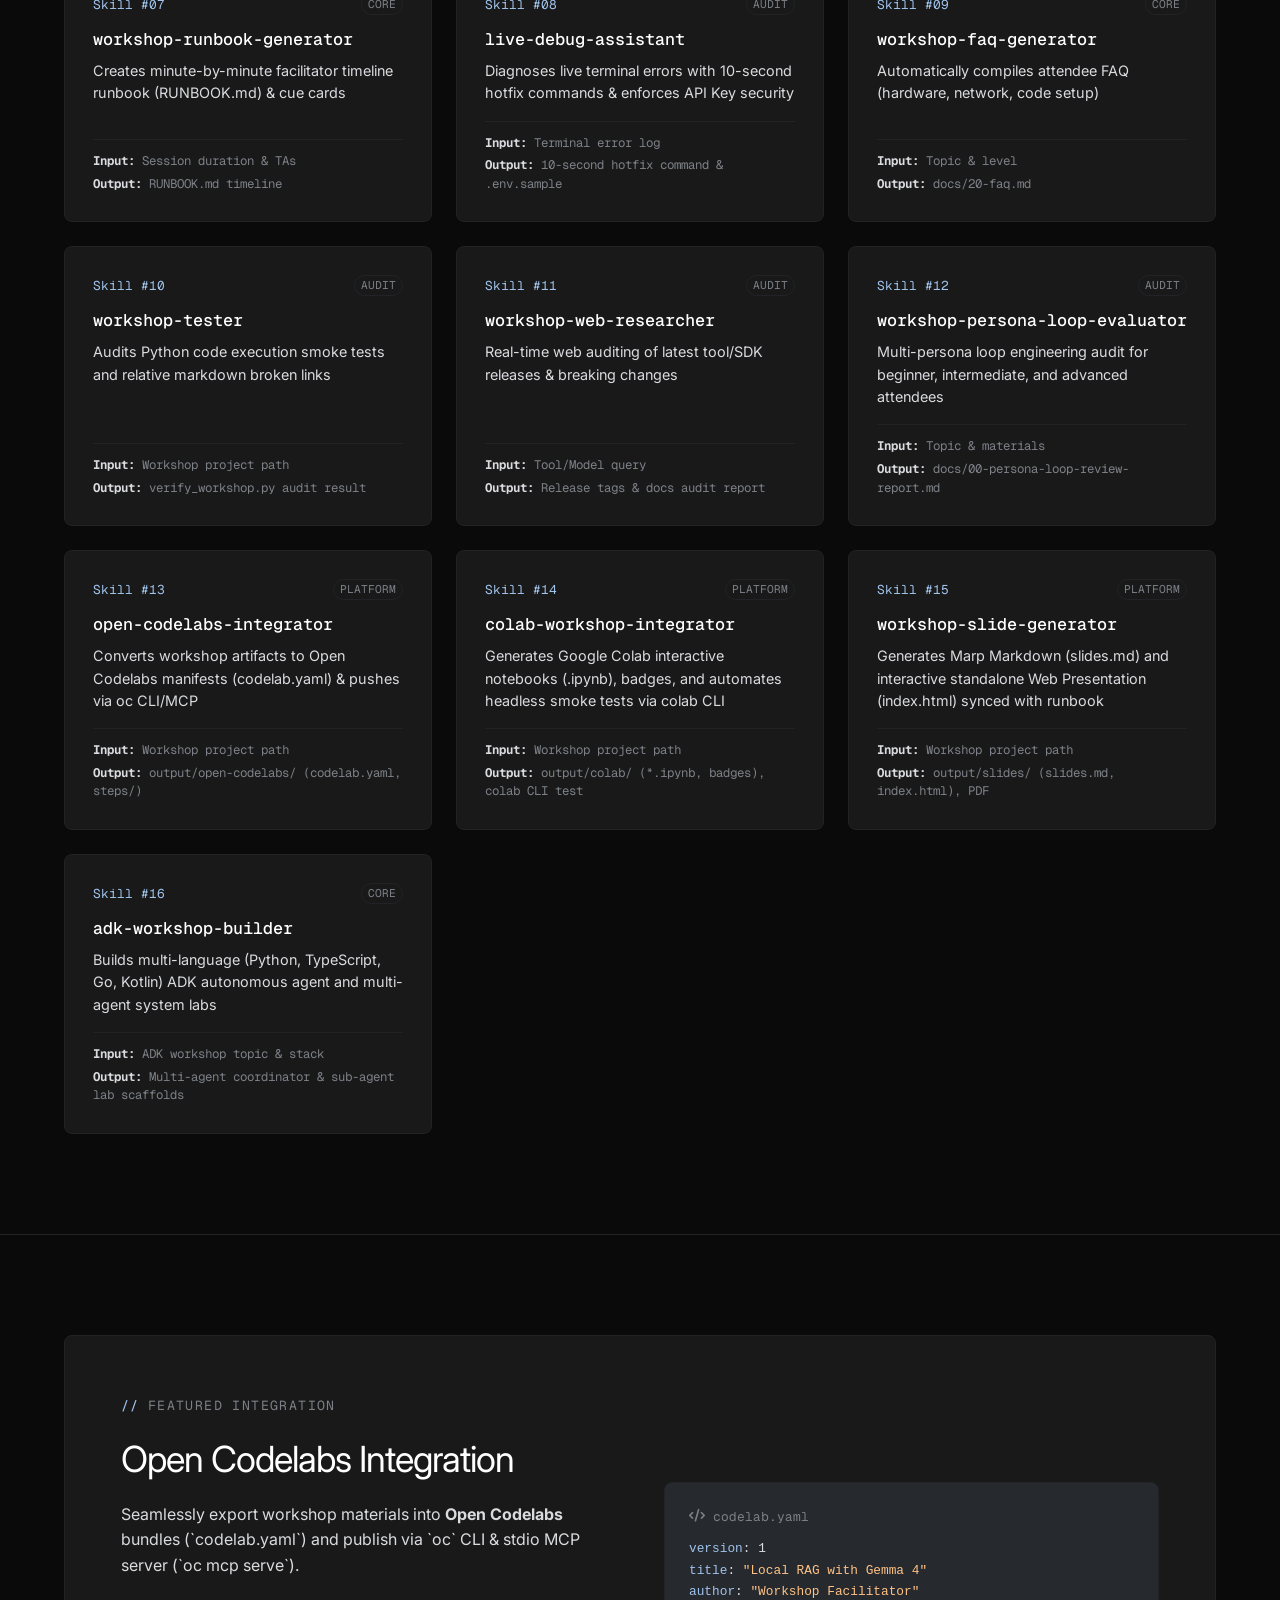
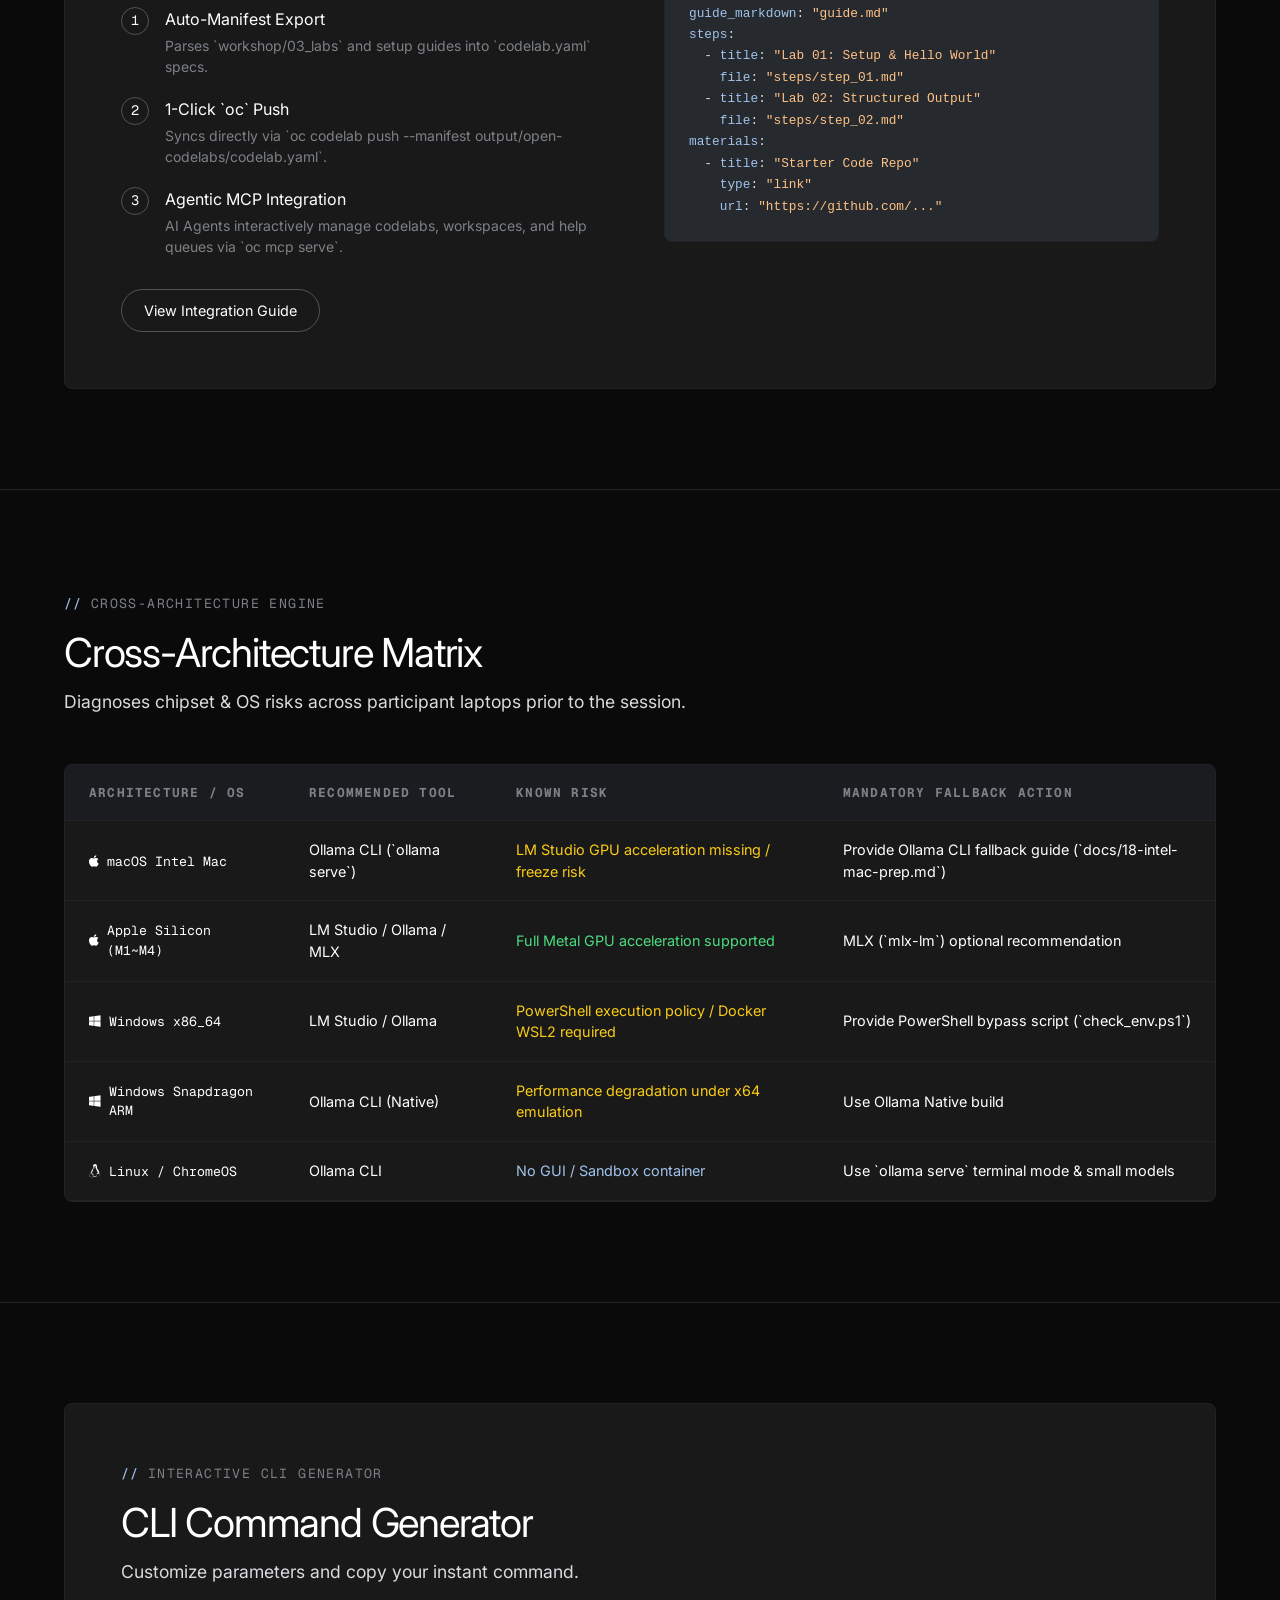
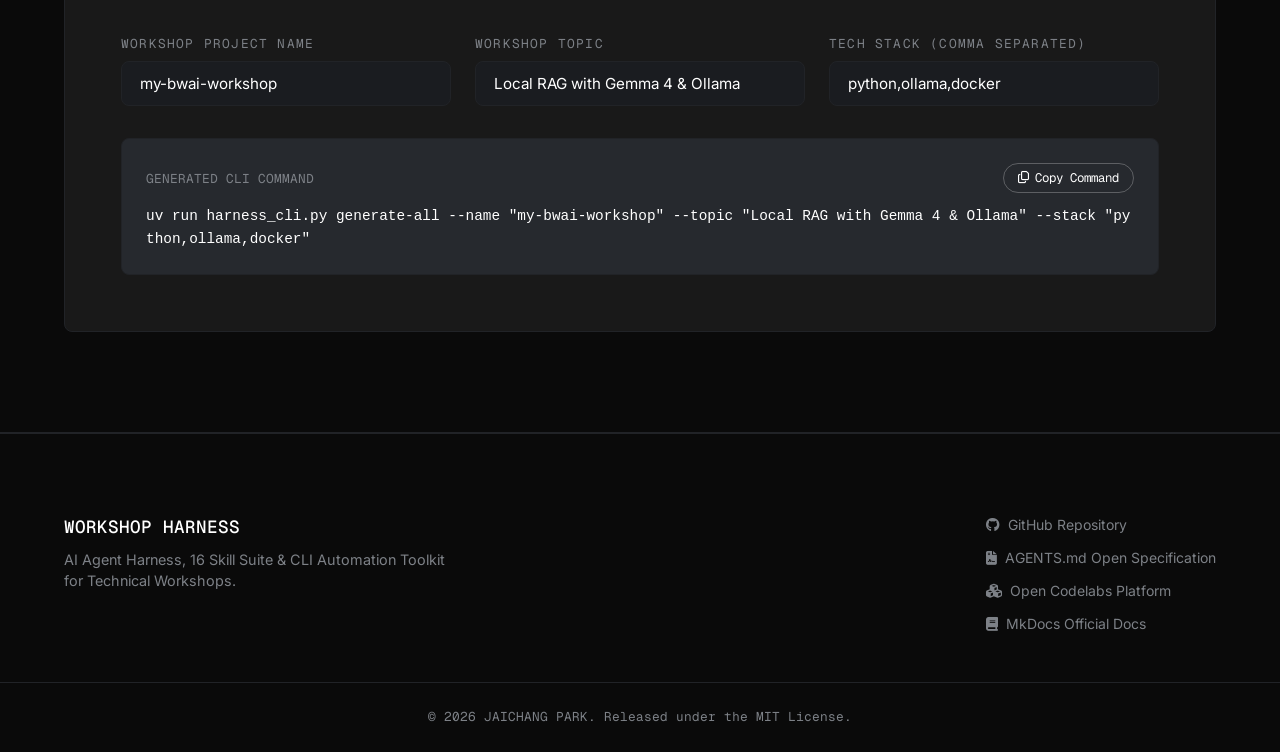
==== commit 1341a18a: "feat(skills): add 16th agent skill adk-workshop-builder with Python, TypeScript, Go, Kotlin support" ====
--- a/website/index.html
+++ b/website/index.html
@@ -31,7 +31,7 @@
       
       <div class="nav-links">
         <a href="#features" data-i18n="nav_features">Features</a>
-        <a href="#skills" data-i18n="nav_skills">15 Skills</a>
+        <a href="#skills" data-i18n="nav_skills">16 Skills</a>
         <a href="#codelabs" data-i18n="nav_codelabs">Open Codelabs</a>
         <a href="#architecture" data-i18n="nav_arch">Arch Matrix</a>
         <a href="#generator" data-i18n="nav_gen">CLI Generator</a>
@@ -64,7 +64,7 @@
       </div>
       
       <h1 class="hero-title reveal" data-i18n="hero_title">
-        One-Click AI Agent Harness &amp; 15 Skill Suite
+        One-Click AI Agent Harness &amp; 16 Skill Suite
       </h1>
       
       <p class="hero-subtitle reveal" data-i18n="hero_subtitle">
@@ -78,7 +78,7 @@
       <div class="hero-actions reveal">
         <a href="#skills" class="btn btn-primary btn-lg">
           <i class="fa-solid fa-wand-magic-sparkles"></i>
-          <span data-i18n="hero_cta1">15 Skills Catalog</span>
+          <span data-i18n="hero_cta1">16 Skills Catalog</span>
         </a>
         <a href="https://github.com/JAICHANGPARK/workshop-harness" target="_blank" class="btn btn-outline btn-lg">
           <i class="fa-brands fa-github"></i>
@@ -213,13 +213,13 @@
     </div>
   </section>
 
-  <!-- Interactive 15 Skills Section -->
+  <!-- Interactive 16 Skills Section -->
   <section id="skills" class="section">
     <div class="container">
       <div class="section-header reveal">
         <div class="eyebrow-mono">AGENT SKILL SUITE</div>
-        <h2 class="section-title" data-i18n="skills_title">15 Agent Skills Explorer</h2>
-        <p class="section-desc" data-i18n="skills_desc">Explore specifications and artifacts for all 15 native AI agent skills.</p>
+        <h2 class="section-title" data-i18n="skills_title">16 Agent Skills Explorer</h2>
+        <p class="section-desc" data-i18n="skills_desc">Explore specifications and artifacts for all 16 native AI agent skills.</p>
       </div>
 
       <!-- Search & Filter Controls -->
@@ -229,7 +229,7 @@
           <input type="text" id="skillSearchInput" placeholder="Search skill name, role, or keywords...">
         </div>
         <div class="filter-chips">
-          <button class="chip-btn active" data-filter="all" data-i18n="f_all">All (15)</button>
+          <button class="chip-btn active" data-filter="all" data-i18n="f_all">All (16)</button>
           <button class="chip-btn" data-filter="core" data-i18n="f_core">Curriculum &amp; Authoring</button>
           <button class="chip-btn" data-filter="audit" data-i18n="f_audit">Audit &amp; Testing</button>
           <button class="chip-btn" data-filter="platform" data-i18n="f_platform">Platform &amp; PDF</button>
@@ -410,7 +410,7 @@
     <div class="container footer-content">
       <div class="footer-brand">
         <h3>WORKSHOP HARNESS</h3>
-        <p>AI Agent Harness, 15 Skill Suite &amp; CLI Automation Toolkit for Technical Workshops.</p>
+        <p>AI Agent Harness, 16 Skill Suite &amp; CLI Automation Toolkit for Technical Workshops.</p>
       </div>
 
       <div class="footer-links">
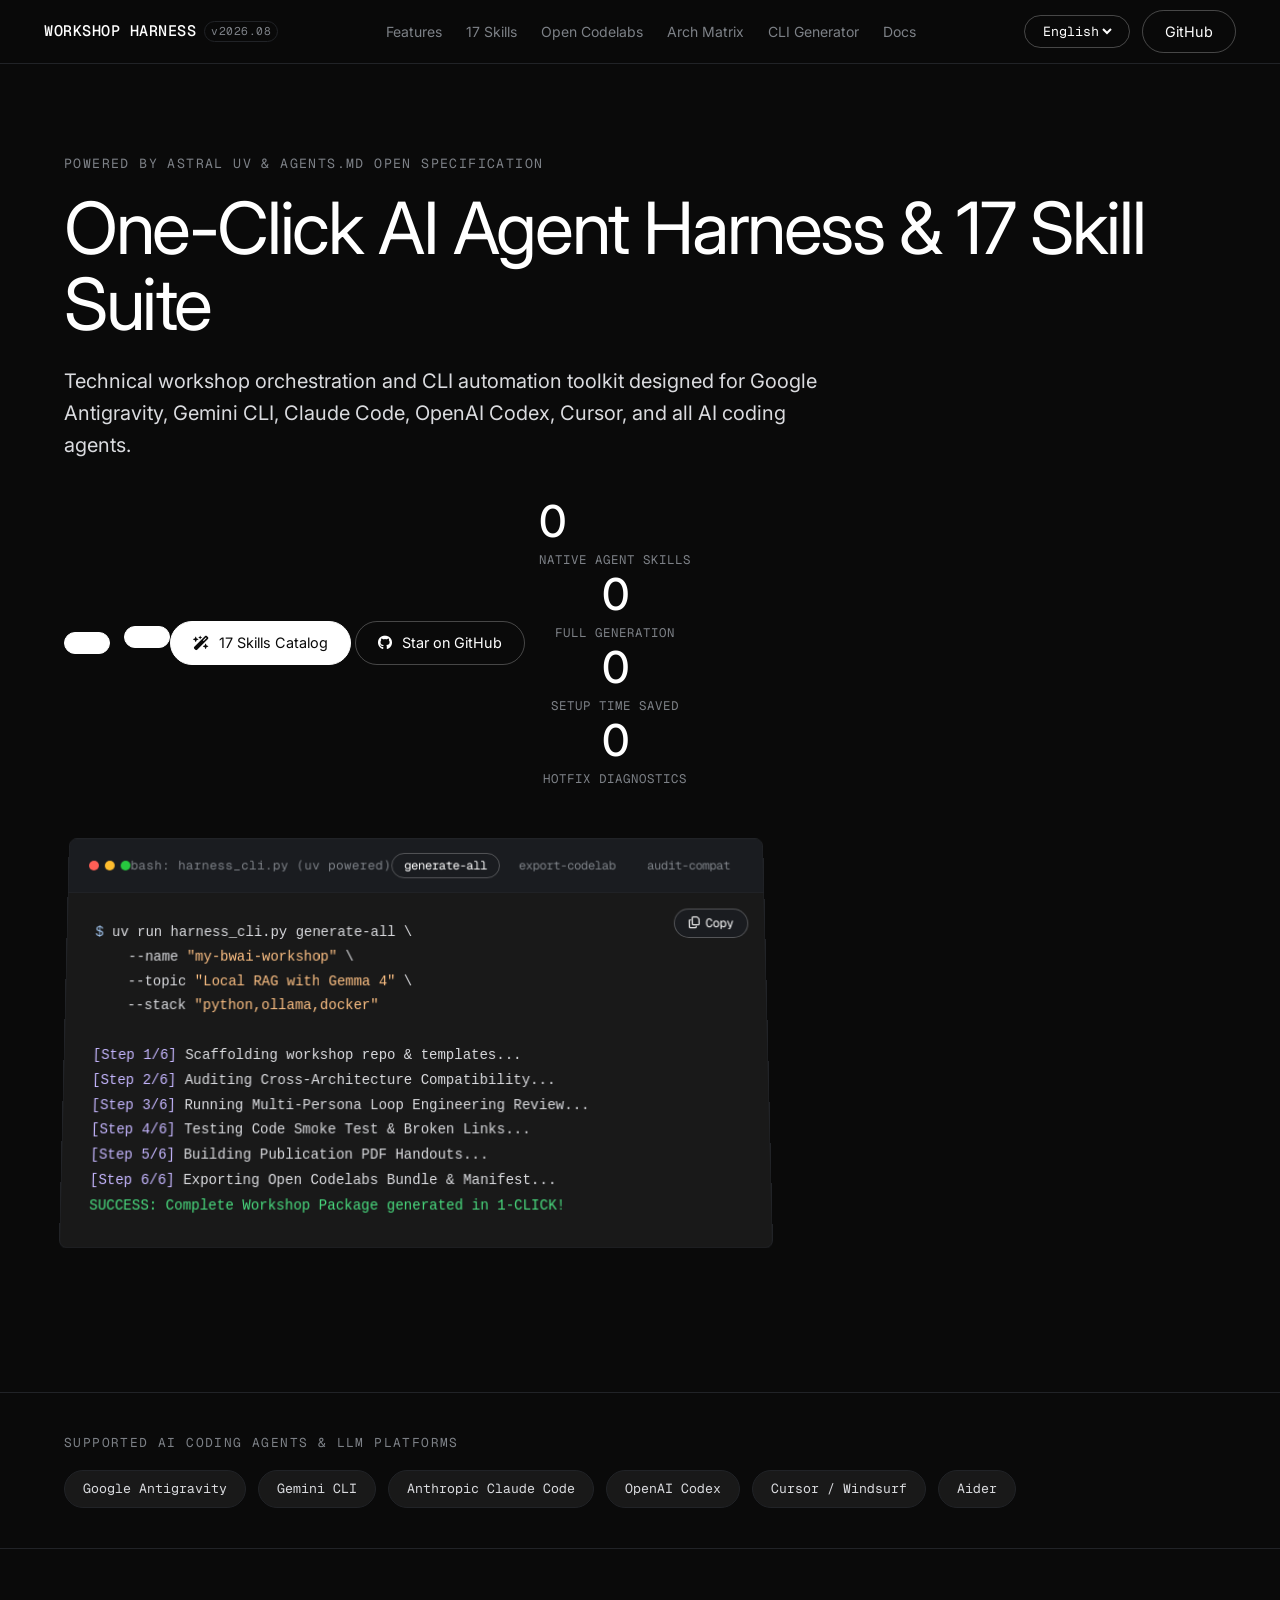
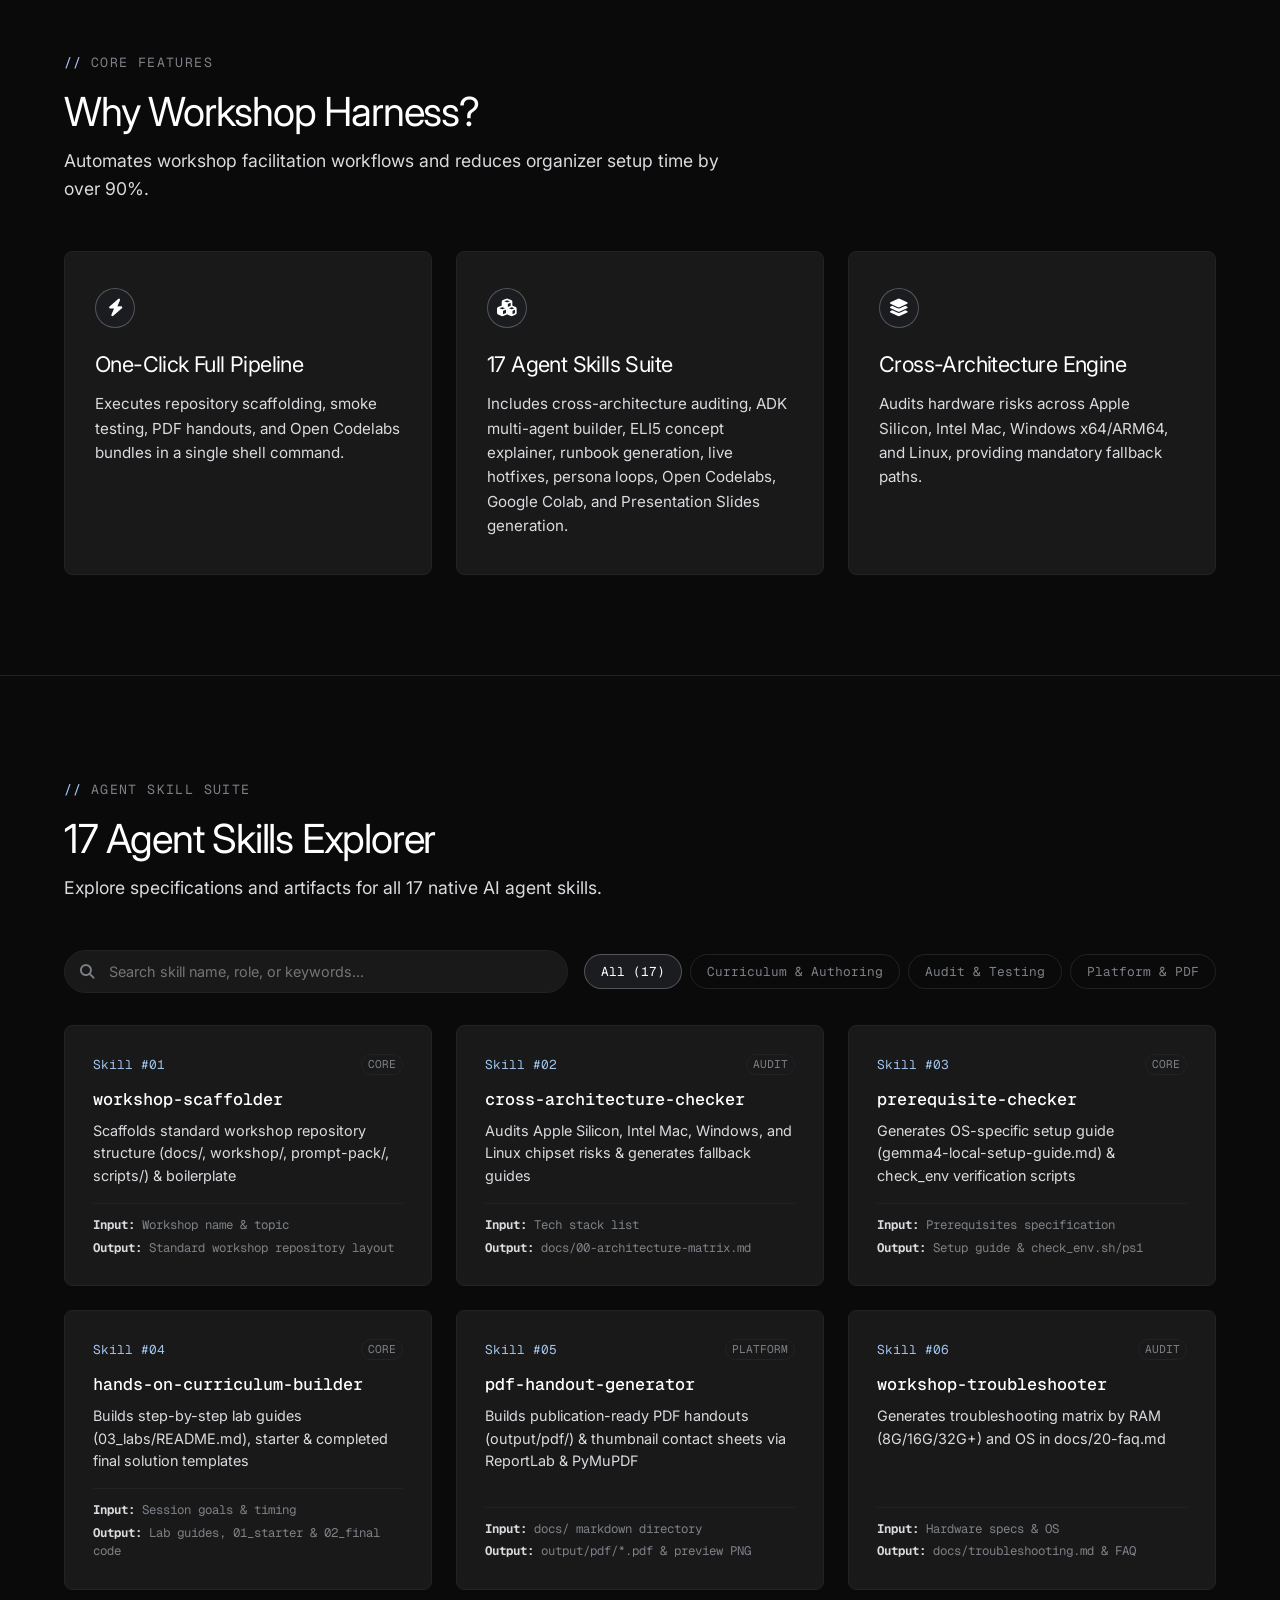
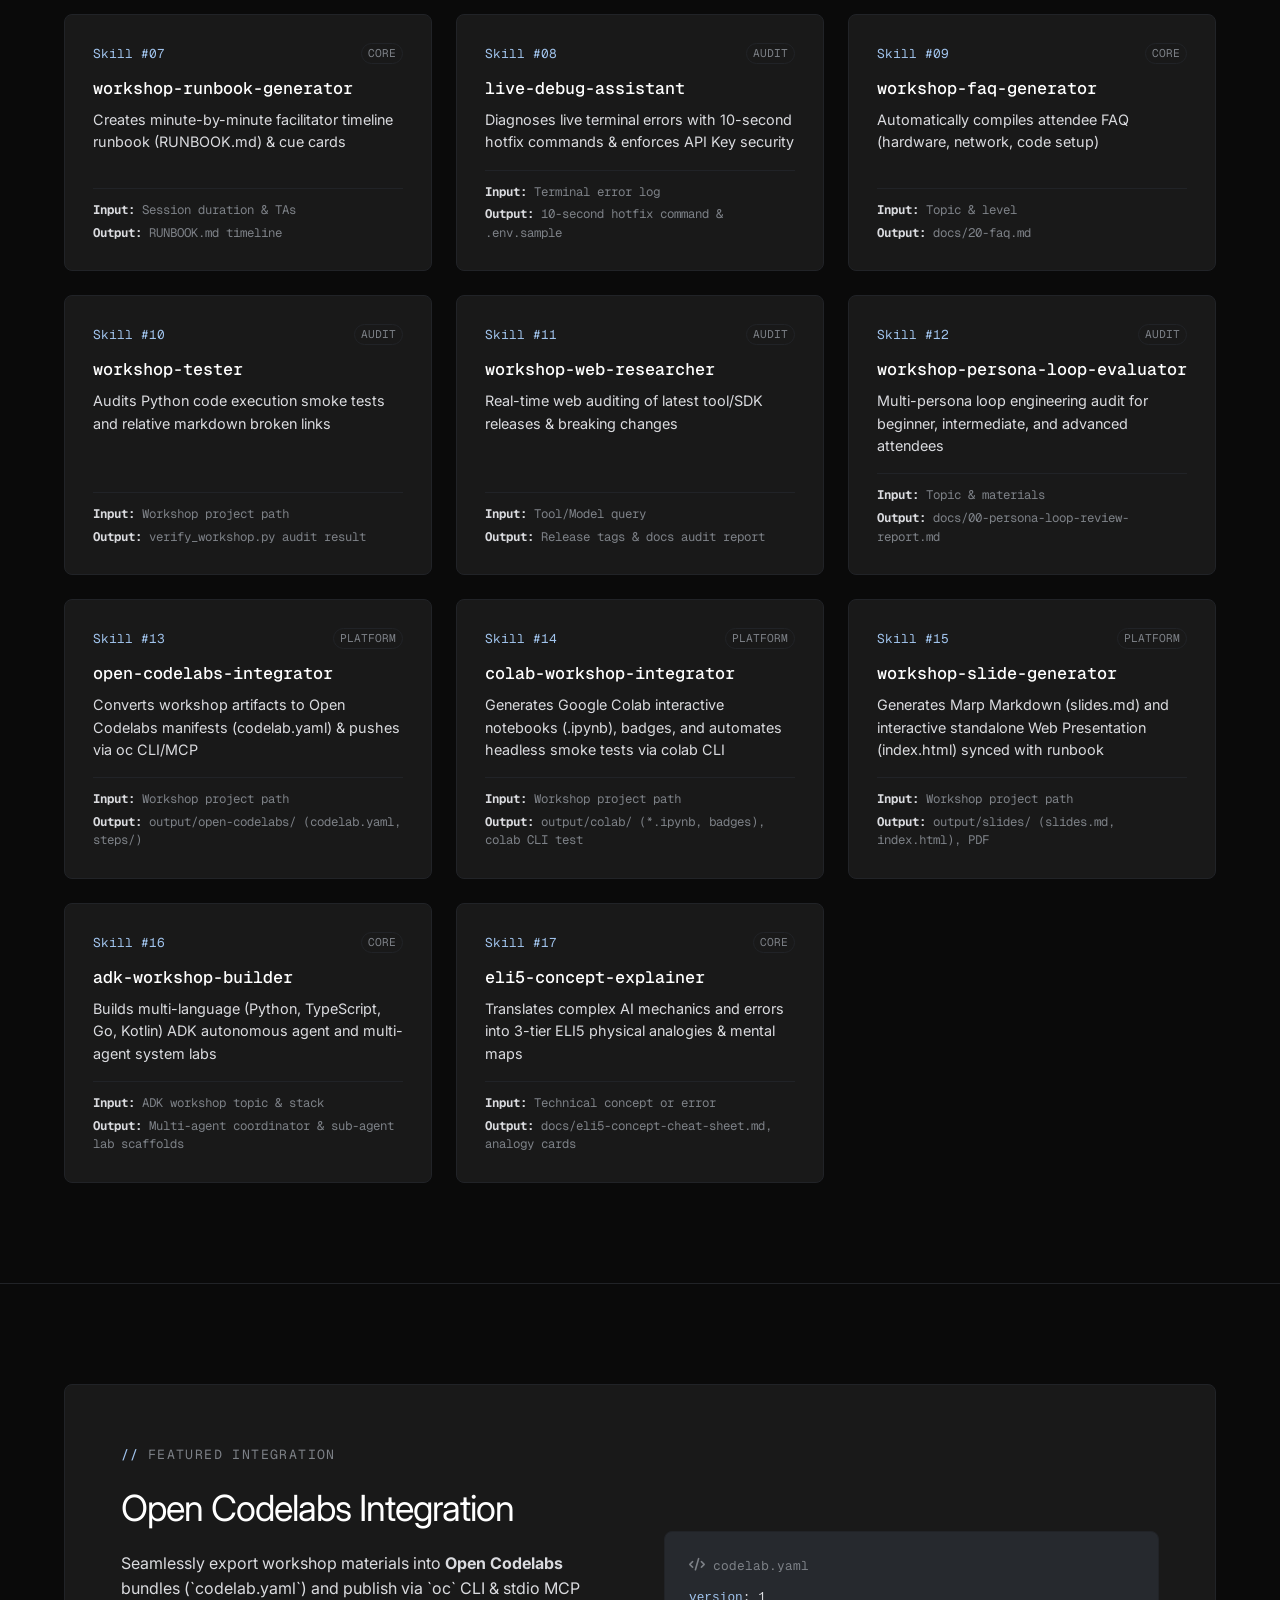
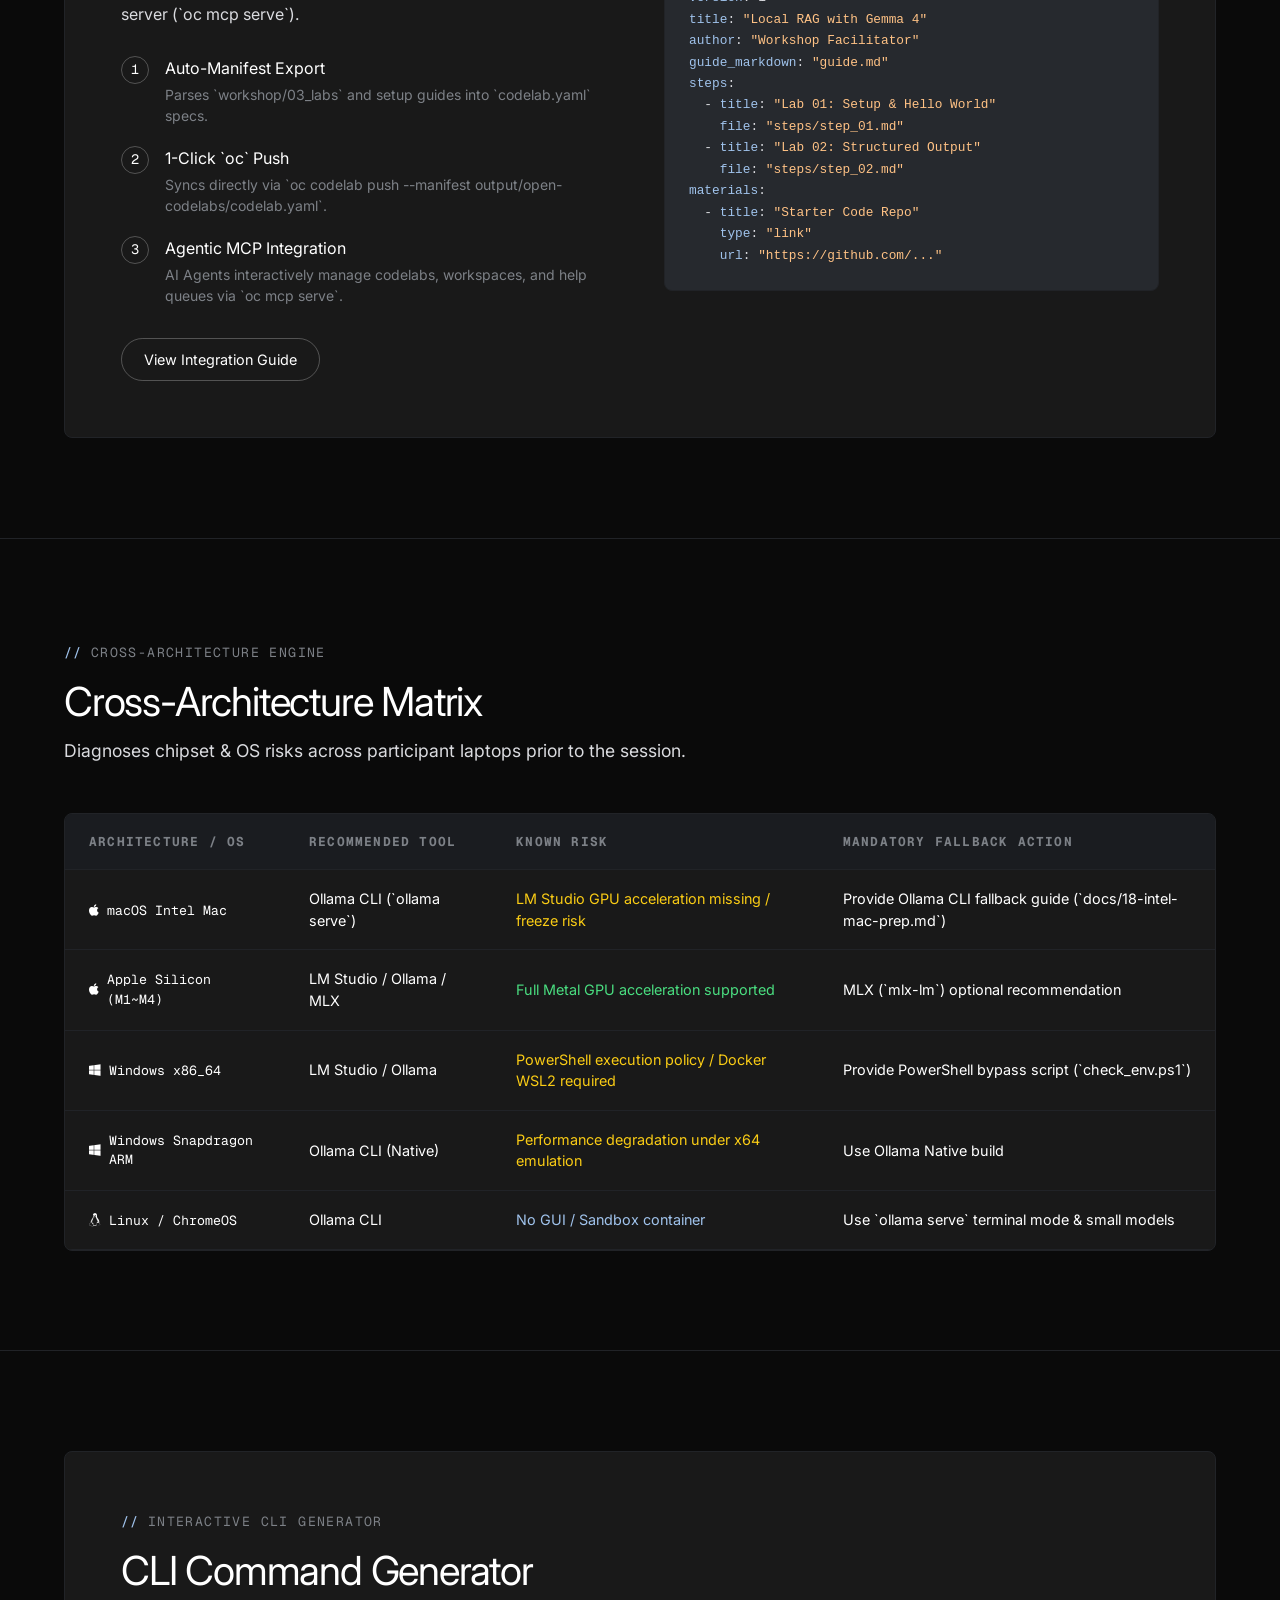
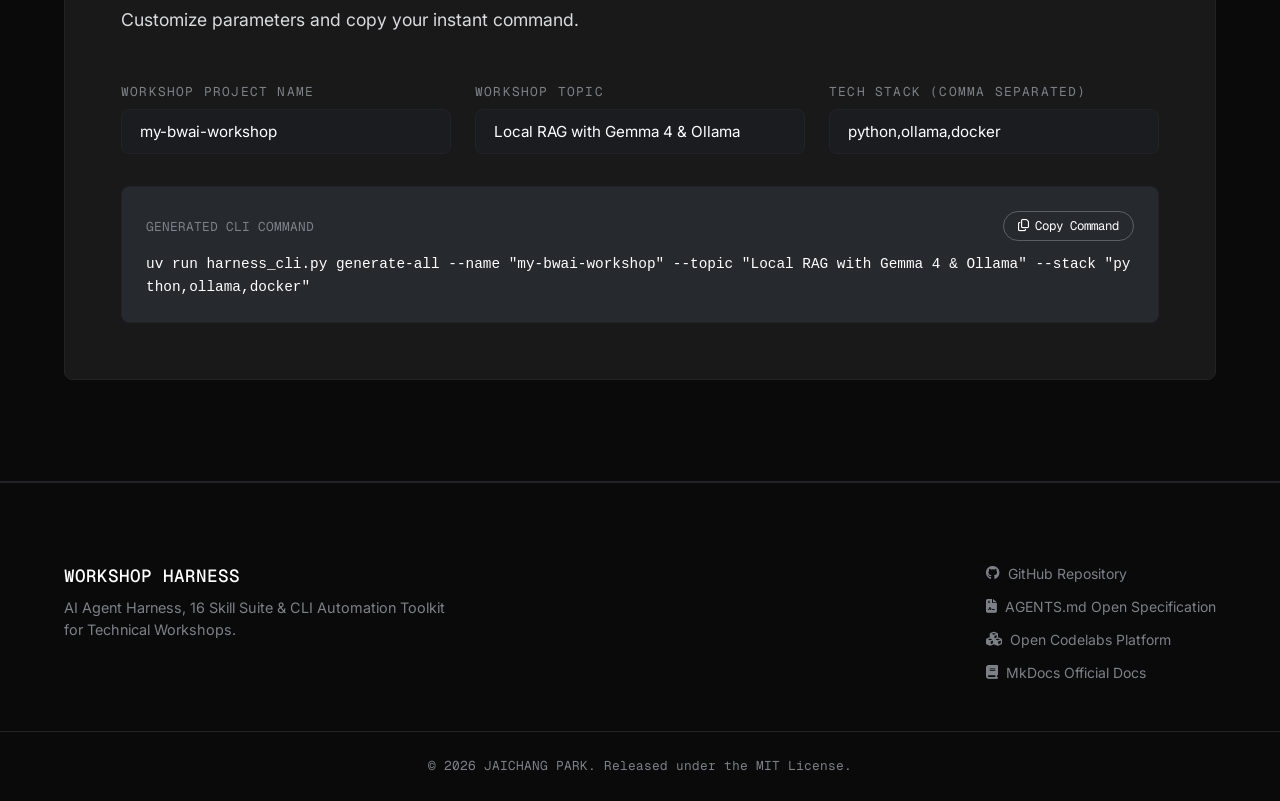
==== commit 1ad62411: "feat(skills): add 17th agent skill eli5-concept-explainer for 3-tier progressive analogy mental maps" ====
--- a/website/index.html
+++ b/website/index.html
@@ -31,7 +31,7 @@
       
       <div class="nav-links">
         <a href="#features" data-i18n="nav_features">Features</a>
-        <a href="#skills" data-i18n="nav_skills">16 Skills</a>
+        <a href="#skills" data-i18n="nav_skills">17 Skills</a>
         <a href="#codelabs" data-i18n="nav_codelabs">Open Codelabs</a>
         <a href="#architecture" data-i18n="nav_arch">Arch Matrix</a>
         <a href="#generator" data-i18n="nav_gen">CLI Generator</a>
@@ -64,7 +64,7 @@
       </div>
       
       <h1 class="hero-title reveal" data-i18n="hero_title">
-        One-Click AI Agent Harness &amp; 16 Skill Suite
+        One-Click AI Agent Harness &amp; 17 Skill Suite
       </h1>
       
       <p class="hero-subtitle reveal" data-i18n="hero_subtitle">
@@ -78,7 +78,7 @@
       <div class="hero-actions reveal">
         <a href="#skills" class="btn btn-primary btn-lg">
           <i class="fa-solid fa-wand-magic-sparkles"></i>
-          <span data-i18n="hero_cta1">16 Skills Catalog</span>
+          <span data-i18n="hero_cta1">17 Skills Catalog</span>
         </a>
         <a href="https://github.com/JAICHANGPARK/workshop-harness" target="_blank" class="btn btn-outline btn-lg">
           <i class="fa-brands fa-github"></i>
@@ -89,7 +89,7 @@
       <!-- Quick Metrics Ribbon -->
       <div class="metrics-ribbon reveal">
         <div class="stat-card">
-          <div class="stat-number" data-target="15">0</div>
+          <div class="stat-number" data-target="17">0</div>
           <div class="stat-label" data-i18n="stat_skills">Native Agent Skills</div>
         </div>
         <div class="stat-divider"></div>
@@ -200,8 +200,8 @@
 
         <div class="feature-card reveal spot-card">
           <div class="card-icon"><i class="fa-solid fa-cubes"></i></div>
-          <h3 data-i18n="f2_title">15 Agent Skills Suite</h3>
-          <p data-i18n="f2_desc">Includes cross-architecture auditing, runbook generation, live hotfixes, persona loops, Open Codelabs, Google Colab, and Presentation Slides generation.</p>
+          <h3 data-i18n="f2_title">17 Agent Skills Suite</h3>
+          <p data-i18n="f2_desc">Includes cross-architecture auditing, ADK multi-agent builder, ELI5 concept explainer, runbook generation, live hotfixes, persona loops, Open Codelabs, Google Colab, and Presentation Slides generation.</p>
         </div>
 
         <div class="feature-card reveal spot-card">
@@ -213,13 +213,13 @@
     </div>
   </section>
 
-  <!-- Interactive 16 Skills Section -->
+  <!-- Interactive 17 Skills Section -->
   <section id="skills" class="section">
     <div class="container">
       <div class="section-header reveal">
         <div class="eyebrow-mono">AGENT SKILL SUITE</div>
-        <h2 class="section-title" data-i18n="skills_title">16 Agent Skills Explorer</h2>
-        <p class="section-desc" data-i18n="skills_desc">Explore specifications and artifacts for all 16 native AI agent skills.</p>
+        <h2 class="section-title" data-i18n="skills_title">17 Agent Skills Explorer</h2>
+        <p class="section-desc" data-i18n="skills_desc">Explore specifications and artifacts for all 17 native AI agent skills.</p>
       </div>
 
       <!-- Search & Filter Controls -->
@@ -229,7 +229,7 @@
           <input type="text" id="skillSearchInput" placeholder="Search skill name, role, or keywords...">
         </div>
         <div class="filter-chips">
-          <button class="chip-btn active" data-filter="all" data-i18n="f_all">All (16)</button>
+          <button class="chip-btn active" data-filter="all" data-i18n="f_all">All (17)</button>
           <button class="chip-btn" data-filter="core" data-i18n="f_core">Curriculum &amp; Authoring</button>
           <button class="chip-btn" data-filter="audit" data-i18n="f_audit">Audit &amp; Testing</button>
           <button class="chip-btn" data-filter="platform" data-i18n="f_platform">Platform &amp; PDF</button>
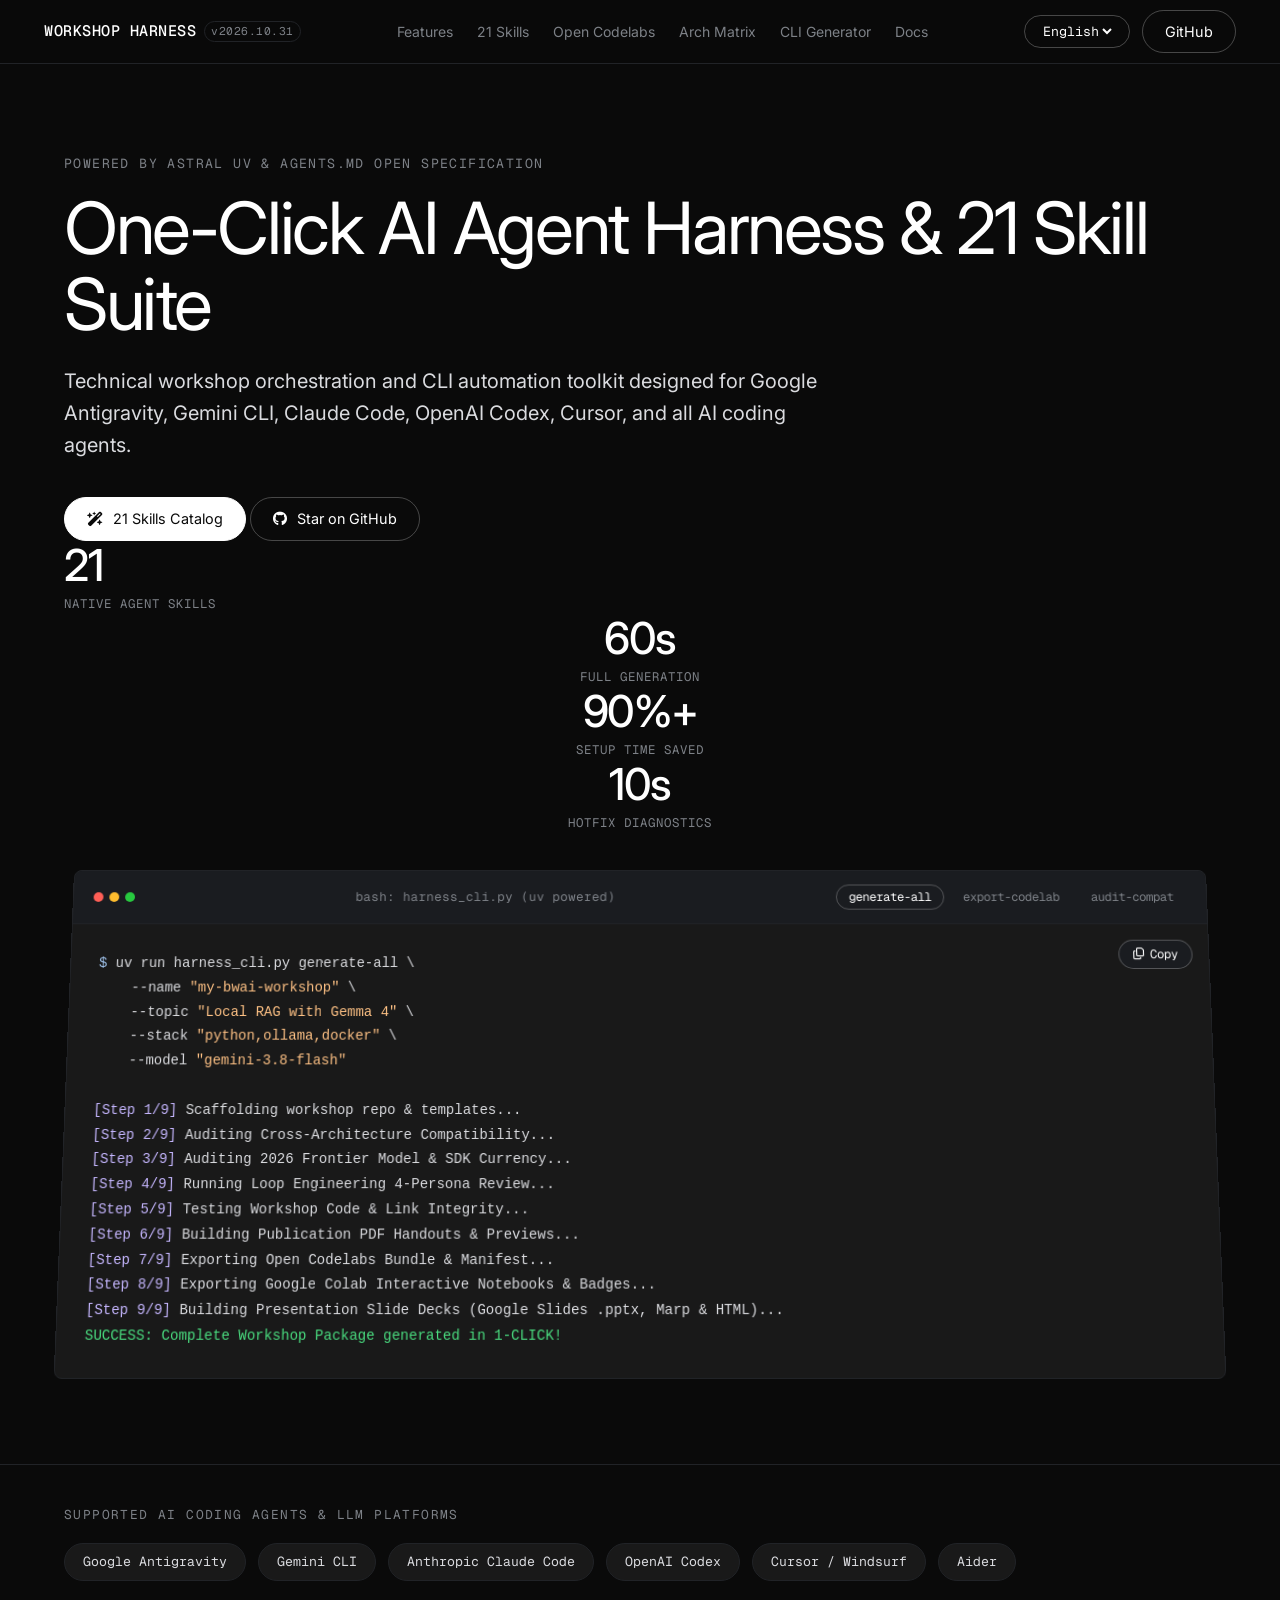
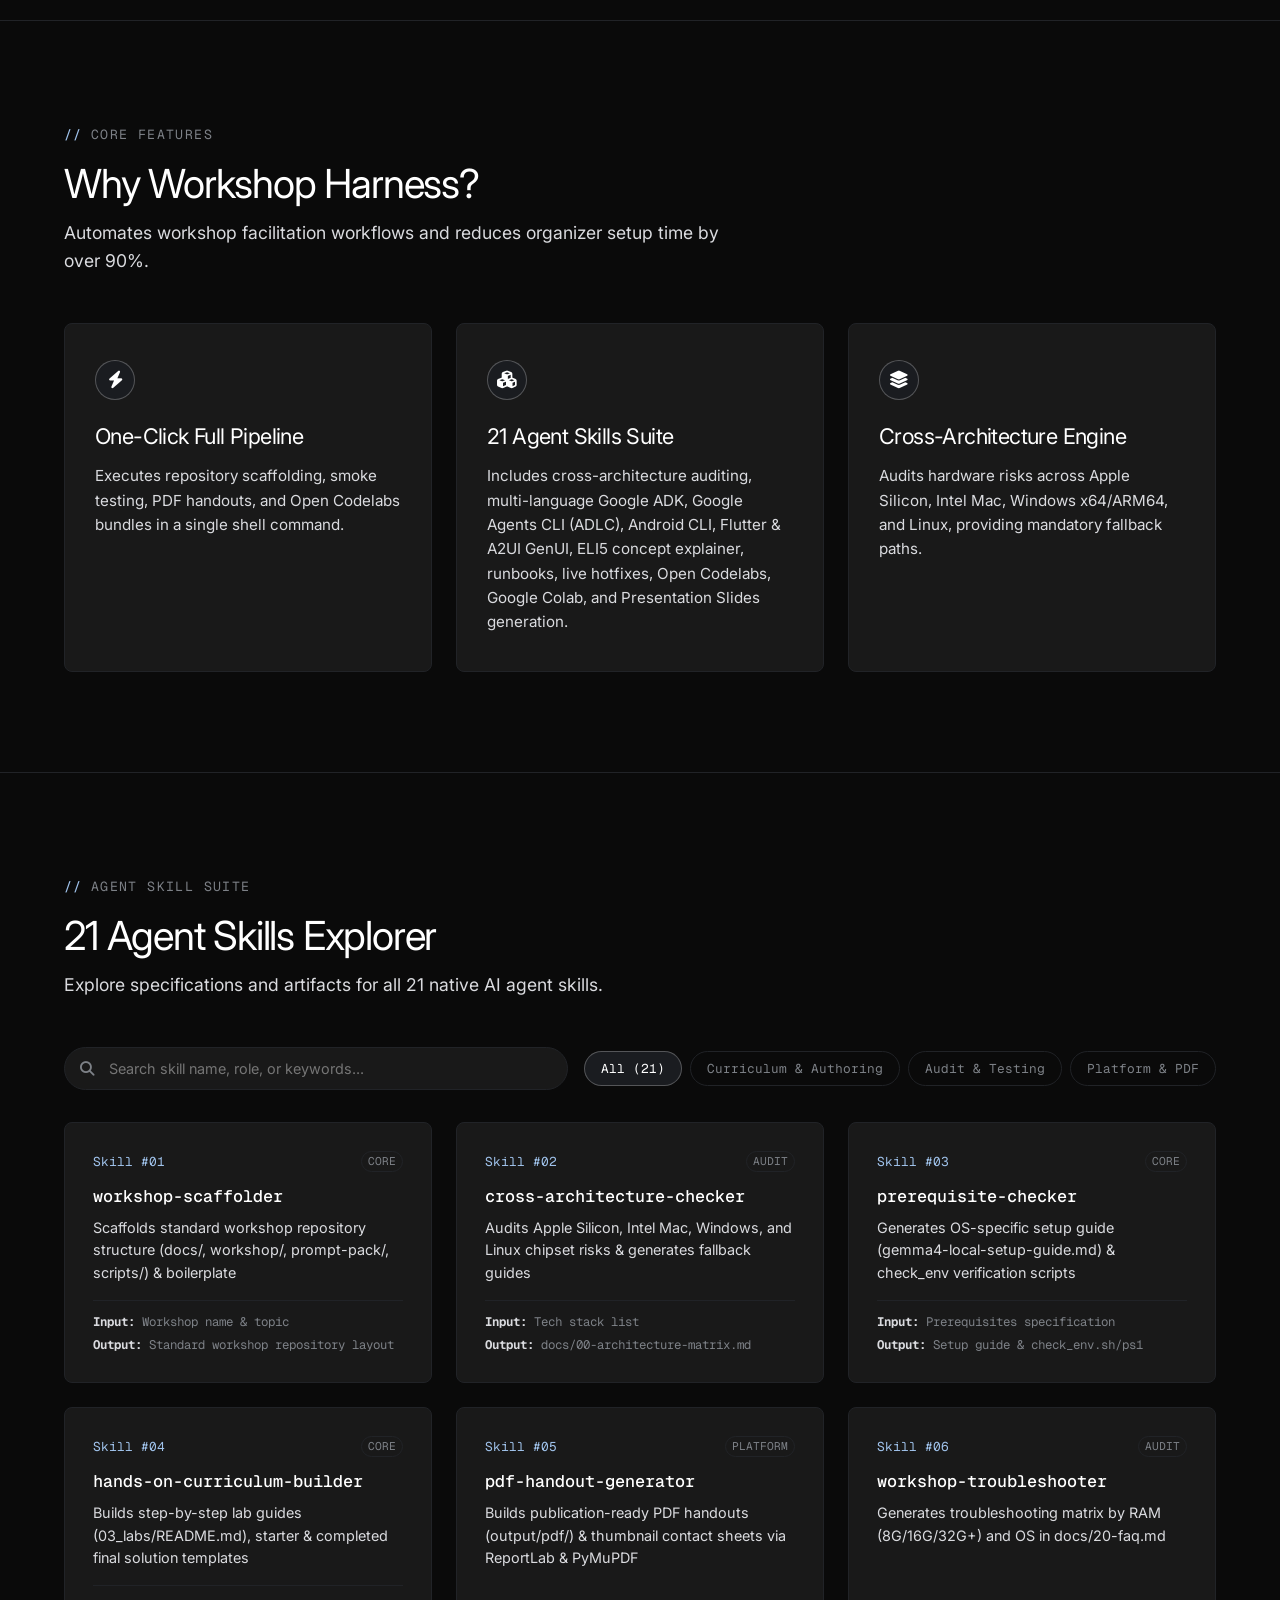
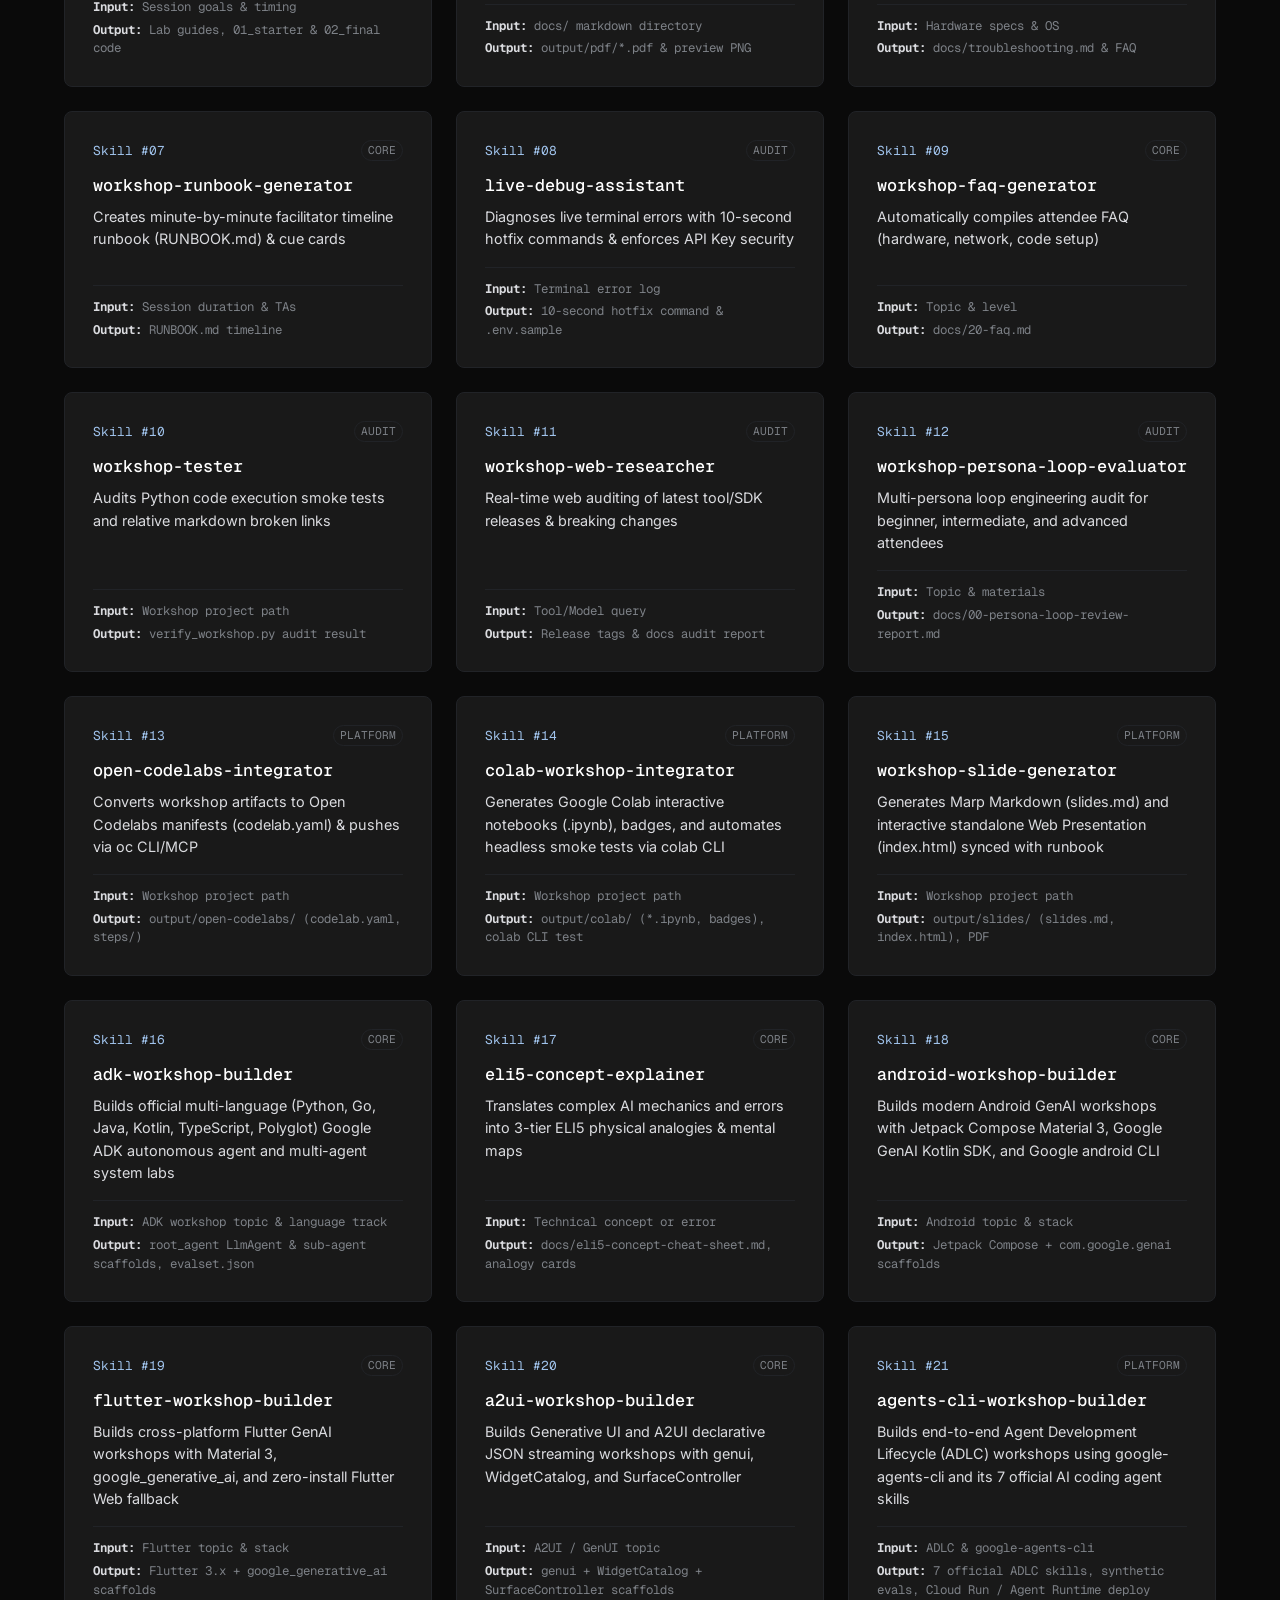
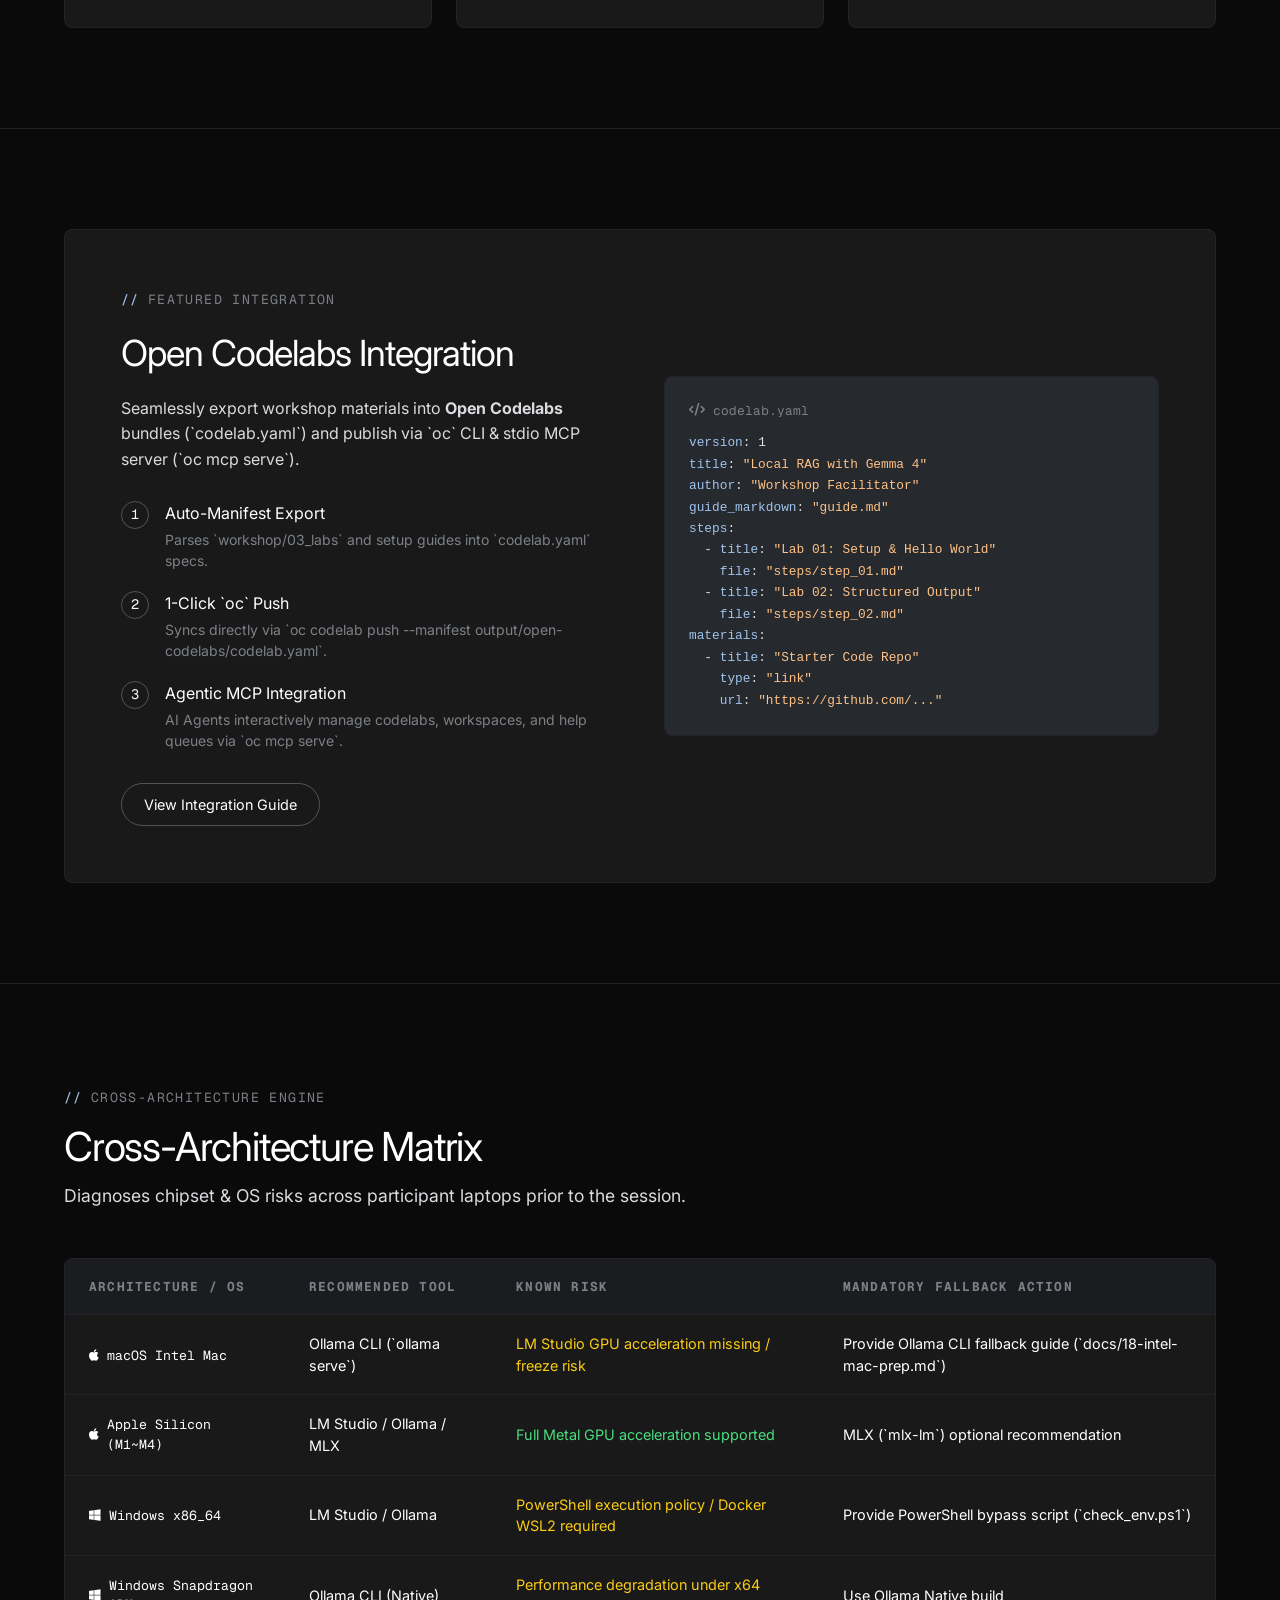
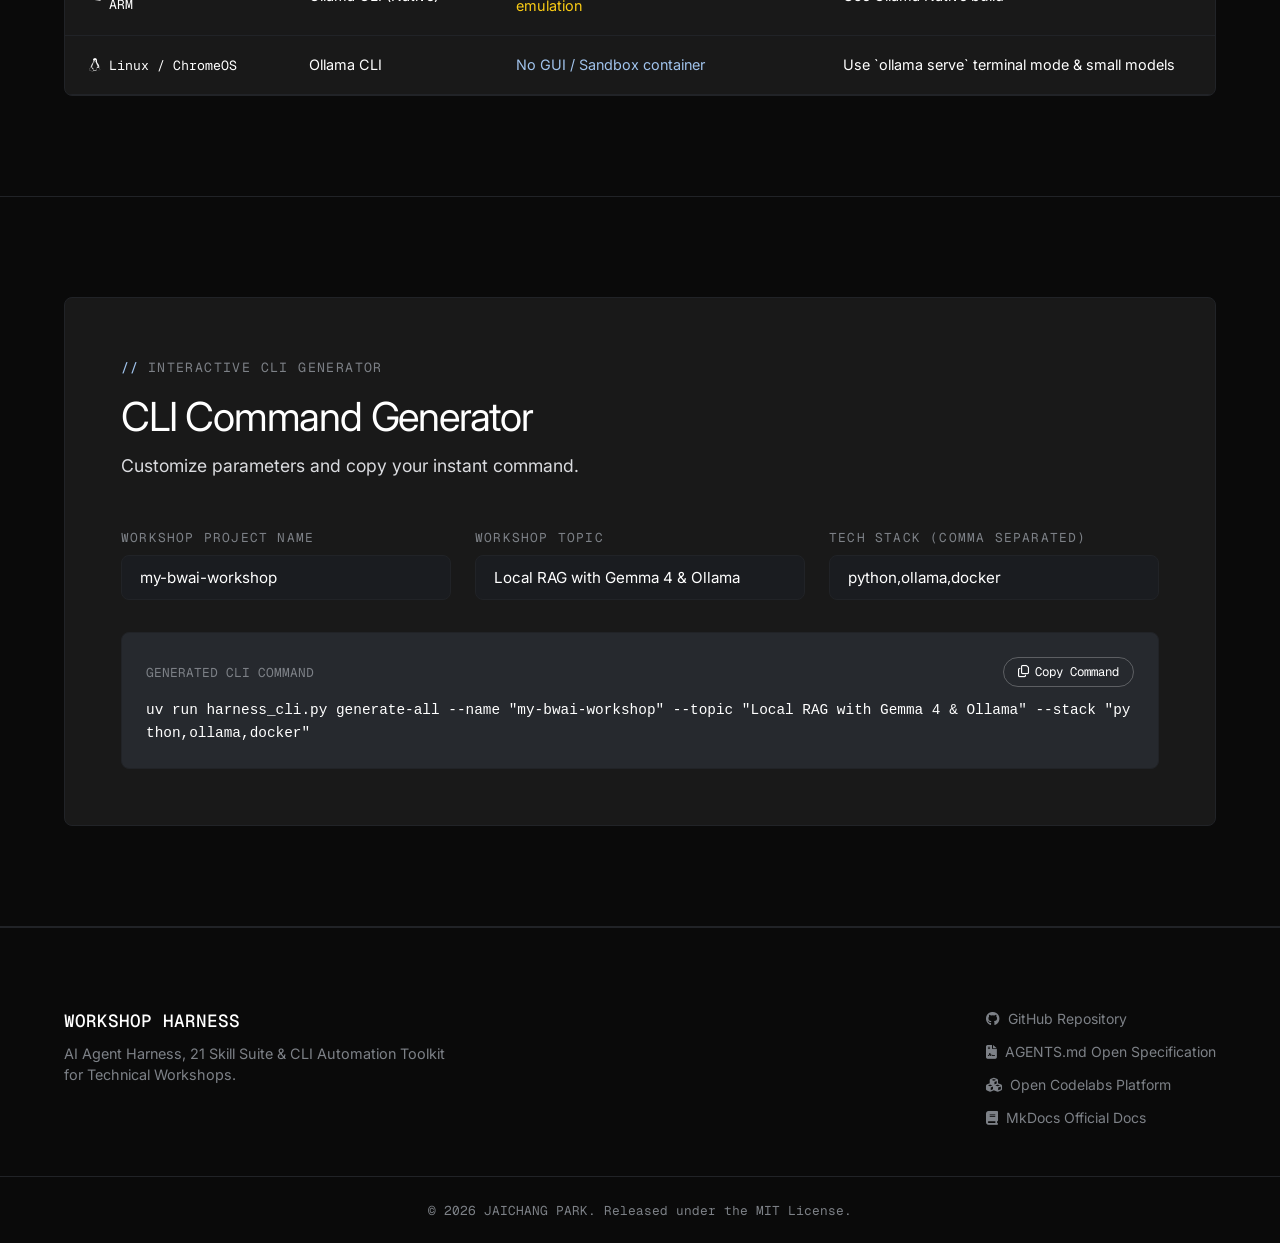
==== commit 1b9a6de9: "fix(docs,website): fix broken file:// links and sync 21 skills across MkDocs and landing page" ====
--- a/website/index.html
+++ b/website/index.html
@@ -3,8 +3,8 @@
 <head>
   <meta charset="UTF-8">
   <meta name="viewport" content="width=device-width, initial-scale=1.0">
-  <title>Workshop Harness - AI Agent Harness & 15 Skill Suite</title>
-  <meta name="description" content="AI Agent Harness, 15 Skill Suite & CLI Automation Toolkit for Technical Workshops powered by Astral uv and AGENTS.md standard.">
+  <title>Workshop Harness - AI Agent Harness & 21 Skill Suite</title>
+  <meta name="description" content="AI Agent Harness, 21 Skill Suite & CLI Automation Toolkit for Technical Workshops powered by Astral uv and AGENTS.md standard.">
   
   <!-- Typography Fonts (Inter Display + Geist Mono) -->
   <link rel="preconnect" href="https://fonts.googleapis.com">
@@ -26,12 +26,12 @@
     <div class="nav-container">
       <a href="#" class="brand">
         <span class="brand-name">WORKSHOP HARNESS</span>
-        <span class="badge-v">v2026.08</span>
+        <span class="badge-v">v2026.10.31</span>
       </a>
       
       <div class="nav-links">
         <a href="#features" data-i18n="nav_features">Features</a>
-        <a href="#skills" data-i18n="nav_skills">17 Skills</a>
+        <a href="#skills" data-i18n="nav_skills">21 Skills</a>
         <a href="#codelabs" data-i18n="nav_codelabs">Open Codelabs</a>
         <a href="#architecture" data-i18n="nav_arch">Arch Matrix</a>
         <a href="#generator" data-i18n="nav_gen">CLI Generator</a>
@@ -64,21 +64,18 @@
       </div>
       
       <h1 class="hero-title reveal" data-i18n="hero_title">
-        One-Click AI Agent Harness &amp; 17 Skill Suite
+        One-Click AI Agent Harness &amp; 21 Skill Suite
       </h1>
       
       <p class="hero-subtitle reveal" data-i18n="hero_subtitle">
         Technical workshop orchestration and CLI automation toolkit designed for Google Antigravity, Gemini CLI, Claude Code, OpenAI Codex, Cursor, and all AI coding agents.
       </p>
 
-      <div class="hero-cta-group reveal">
-        <a href="#generator" class="btn btn-primary" data-i18n="btn_gen">
-      
       <!-- Quick Action CTAs -->
       <div class="hero-actions reveal">
         <a href="#skills" class="btn btn-primary btn-lg">
           <i class="fa-solid fa-wand-magic-sparkles"></i>
-          <span data-i18n="hero_cta1">17 Skills Catalog</span>
+          <span data-i18n="btn_skills">21 Skills Catalog</span>
         </a>
         <a href="https://github.com/JAICHANGPARK/workshop-harness" target="_blank" class="btn btn-outline btn-lg">
           <i class="fa-brands fa-github"></i>
@@ -89,7 +86,7 @@
       <!-- Quick Metrics Ribbon -->
       <div class="metrics-ribbon reveal">
         <div class="stat-card">
-          <div class="stat-number" data-target="17">0</div>
+          <div class="stat-number" data-target="21">0</div>
           <div class="stat-label" data-i18n="stat_skills">Native Agent Skills</div>
         </div>
         <div class="stat-divider"></div>
@@ -128,14 +125,18 @@
           <pre id="tab-gen" class="tab-content active"><code><span class="prompt">$</span> uv run harness_cli.py generate-all \
     --name <span class="str">"my-bwai-workshop"</span> \
     --topic <span class="str">"Local RAG with Gemma 4"</span> \
-    --stack <span class="str">"python,ollama,docker"</span>
-
-<span class="out-accent">[Step 1/6]</span> Scaffolding workshop repo &amp; templates...
-<span class="out-accent">[Step 2/6]</span> Auditing Cross-Architecture Compatibility...
-<span class="out-accent">[Step 3/6]</span> Running Multi-Persona Loop Engineering Review...
-<span class="out-accent">[Step 4/6]</span> Testing Code Smoke Test &amp; Broken Links...
-<span class="out-accent">[Step 5/6]</span> Building Publication PDF Handouts...
-<span class="out-accent">[Step 6/6]</span> Exporting Open Codelabs Bundle &amp; Manifest...
+    --stack <span class="str">"python,ollama,docker"</span> \
+    --model <span class="str">"gemini-3.8-flash"</span>
+
+<span class="out-accent">[Step 1/9]</span> Scaffolding workshop repo &amp; templates...
+<span class="out-accent">[Step 2/9]</span> Auditing Cross-Architecture Compatibility...
+<span class="out-accent">[Step 3/9]</span> Auditing 2026 Frontier Model &amp; SDK Currency...
+<span class="out-accent">[Step 4/9]</span> Running Loop Engineering 4-Persona Review...
+<span class="out-accent">[Step 5/9]</span> Testing Workshop Code &amp; Link Integrity...
+<span class="out-accent">[Step 6/9]</span> Building Publication PDF Handouts &amp; Previews...
+<span class="out-accent">[Step 7/9]</span> Exporting Open Codelabs Bundle &amp; Manifest...
+<span class="out-accent">[Step 8/9]</span> Exporting Google Colab Interactive Notebooks &amp; Badges...
+<span class="out-accent">[Step 9/9]</span> Building Presentation Slide Decks (Google Slides .pptx, Marp &amp; HTML)...
 <span class="out-success">SUCCESS: Complete Workshop Package generated in 1-CLICK!</span></code></pre>
           
           <pre id="tab-codelab" class="tab-content"><code><span class="prompt">$</span> uv run harness_cli.py export-codelab \
@@ -200,8 +201,8 @@
 
         <div class="feature-card reveal spot-card">
           <div class="card-icon"><i class="fa-solid fa-cubes"></i></div>
-          <h3 data-i18n="f2_title">17 Agent Skills Suite</h3>
-          <p data-i18n="f2_desc">Includes cross-architecture auditing, ADK multi-agent builder, ELI5 concept explainer, runbook generation, live hotfixes, persona loops, Open Codelabs, Google Colab, and Presentation Slides generation.</p>
+          <h3 data-i18n="f2_title">21 Agent Skills Suite</h3>
+          <p data-i18n="f2_desc">Includes cross-architecture auditing, multi-language Google ADK, Google Agents CLI (ADLC), Android CLI, Flutter &amp; A2UI GenUI, ELI5 concept explainer, runbooks, live hotfixes, Open Codelabs, Google Colab, and Presentation Slides generation.</p>
         </div>
 
         <div class="feature-card reveal spot-card">
@@ -213,13 +214,13 @@
     </div>
   </section>
 
-  <!-- Interactive 17 Skills Section -->
+  <!-- Interactive 21 Skills Section -->
   <section id="skills" class="section">
     <div class="container">
       <div class="section-header reveal">
         <div class="eyebrow-mono">AGENT SKILL SUITE</div>
-        <h2 class="section-title" data-i18n="skills_title">17 Agent Skills Explorer</h2>
-        <p class="section-desc" data-i18n="skills_desc">Explore specifications and artifacts for all 17 native AI agent skills.</p>
+        <h2 class="section-title" data-i18n="skills_title">21 Agent Skills Explorer</h2>
+        <p class="section-desc" data-i18n="skills_desc">Explore specifications and artifacts for all 21 native AI agent skills.</p>
       </div>
 
       <!-- Search & Filter Controls -->
@@ -229,7 +230,7 @@
           <input type="text" id="skillSearchInput" placeholder="Search skill name, role, or keywords...">
         </div>
         <div class="filter-chips">
-          <button class="chip-btn active" data-filter="all" data-i18n="f_all">All (17)</button>
+          <button class="chip-btn active" data-filter="all" data-i18n="f_all">All (21)</button>
           <button class="chip-btn" data-filter="core" data-i18n="f_core">Curriculum &amp; Authoring</button>
           <button class="chip-btn" data-filter="audit" data-i18n="f_audit">Audit &amp; Testing</button>
           <button class="chip-btn" data-filter="platform" data-i18n="f_platform">Platform &amp; PDF</button>
@@ -410,7 +411,7 @@
     <div class="container footer-content">
       <div class="footer-brand">
         <h3>WORKSHOP HARNESS</h3>
-        <p>AI Agent Harness, 16 Skill Suite &amp; CLI Automation Toolkit for Technical Workshops.</p>
+        <p>AI Agent Harness, 21 Skill Suite &amp; CLI Automation Toolkit for Technical Workshops.</p>
       </div>
 
       <div class="footer-links">
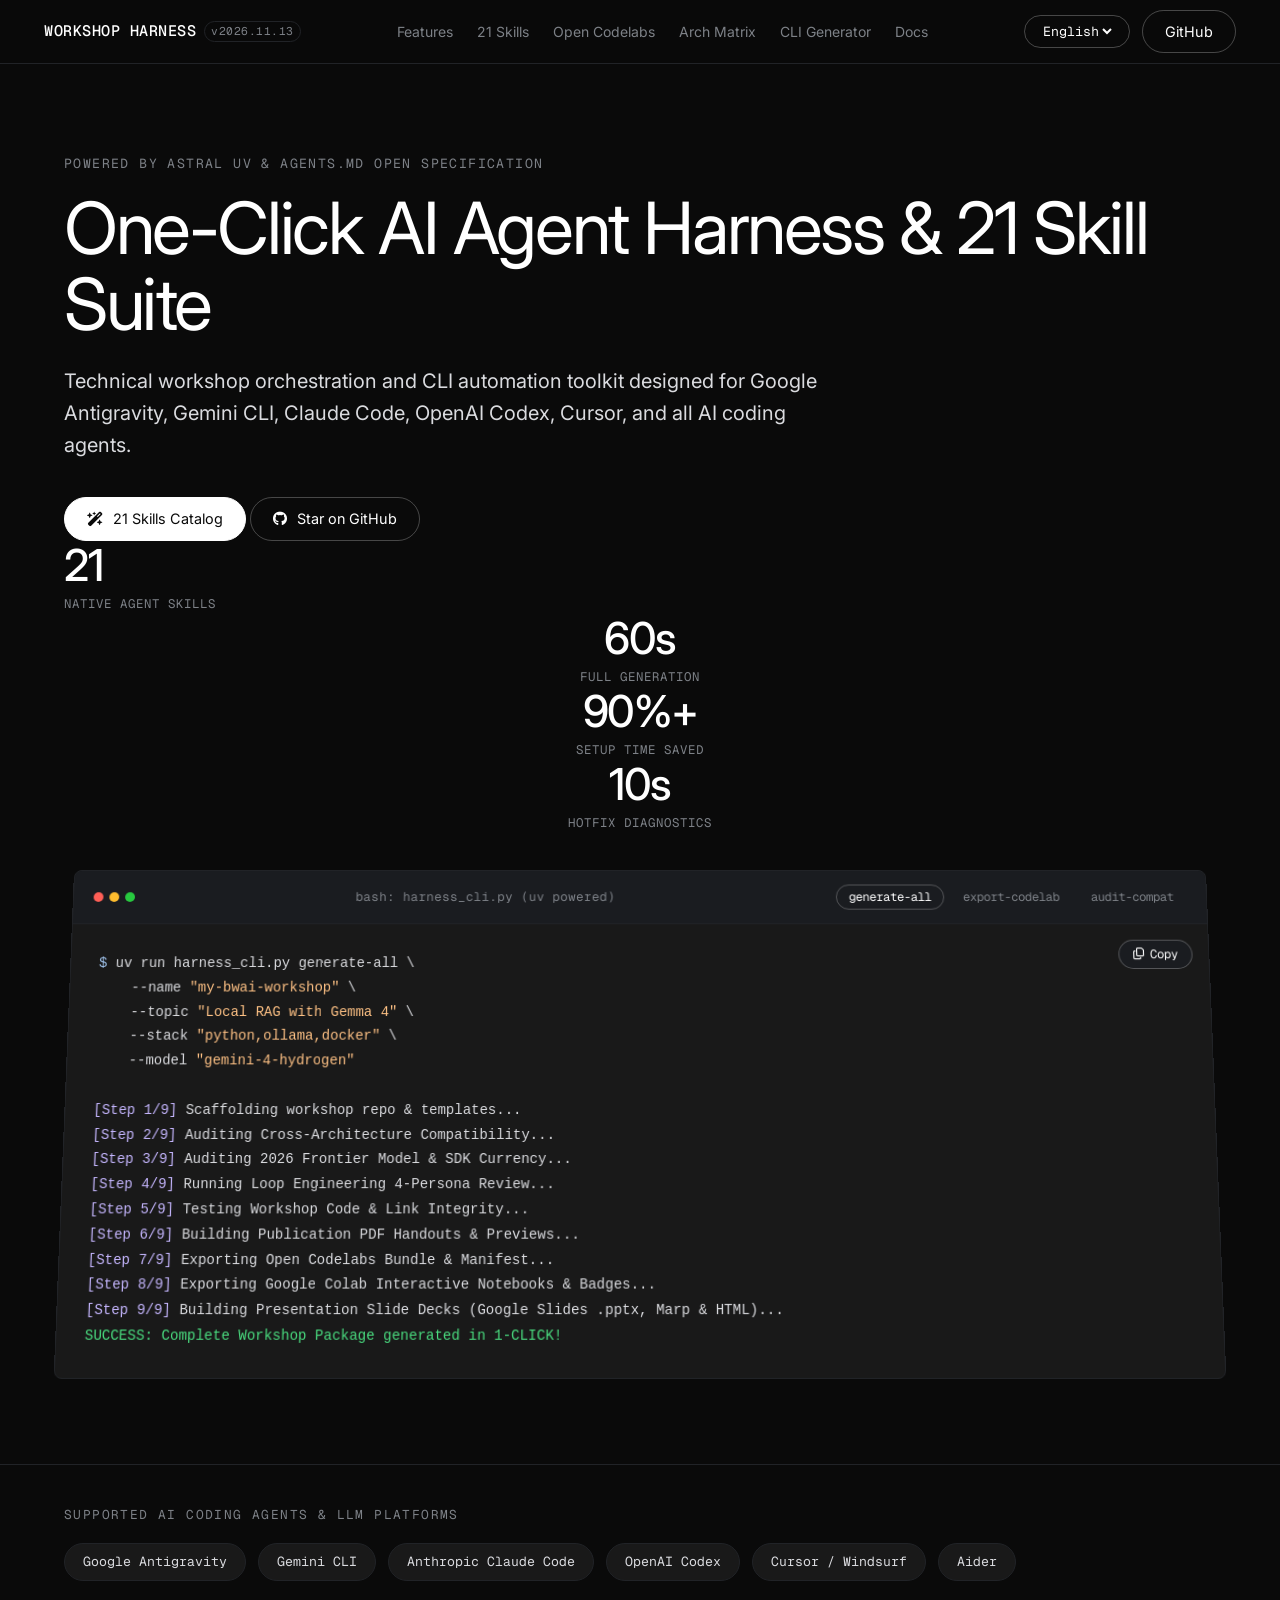
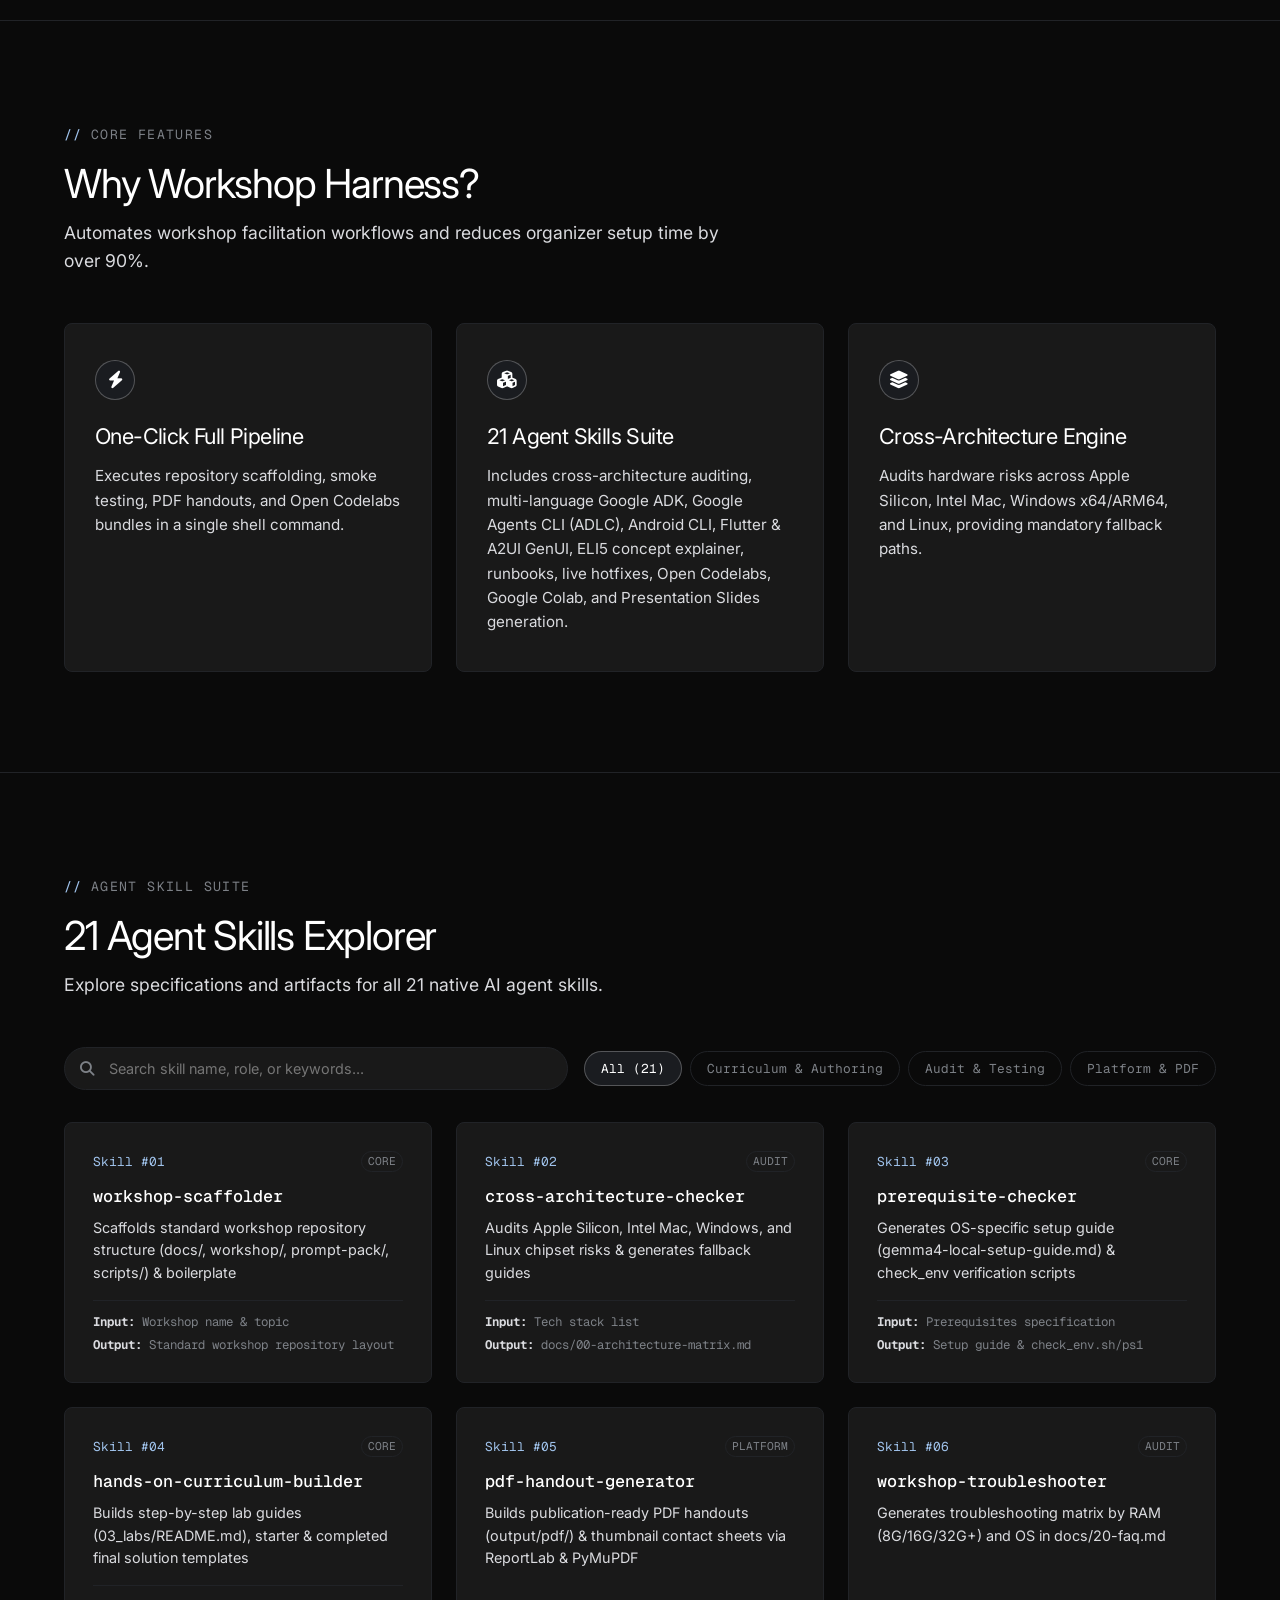
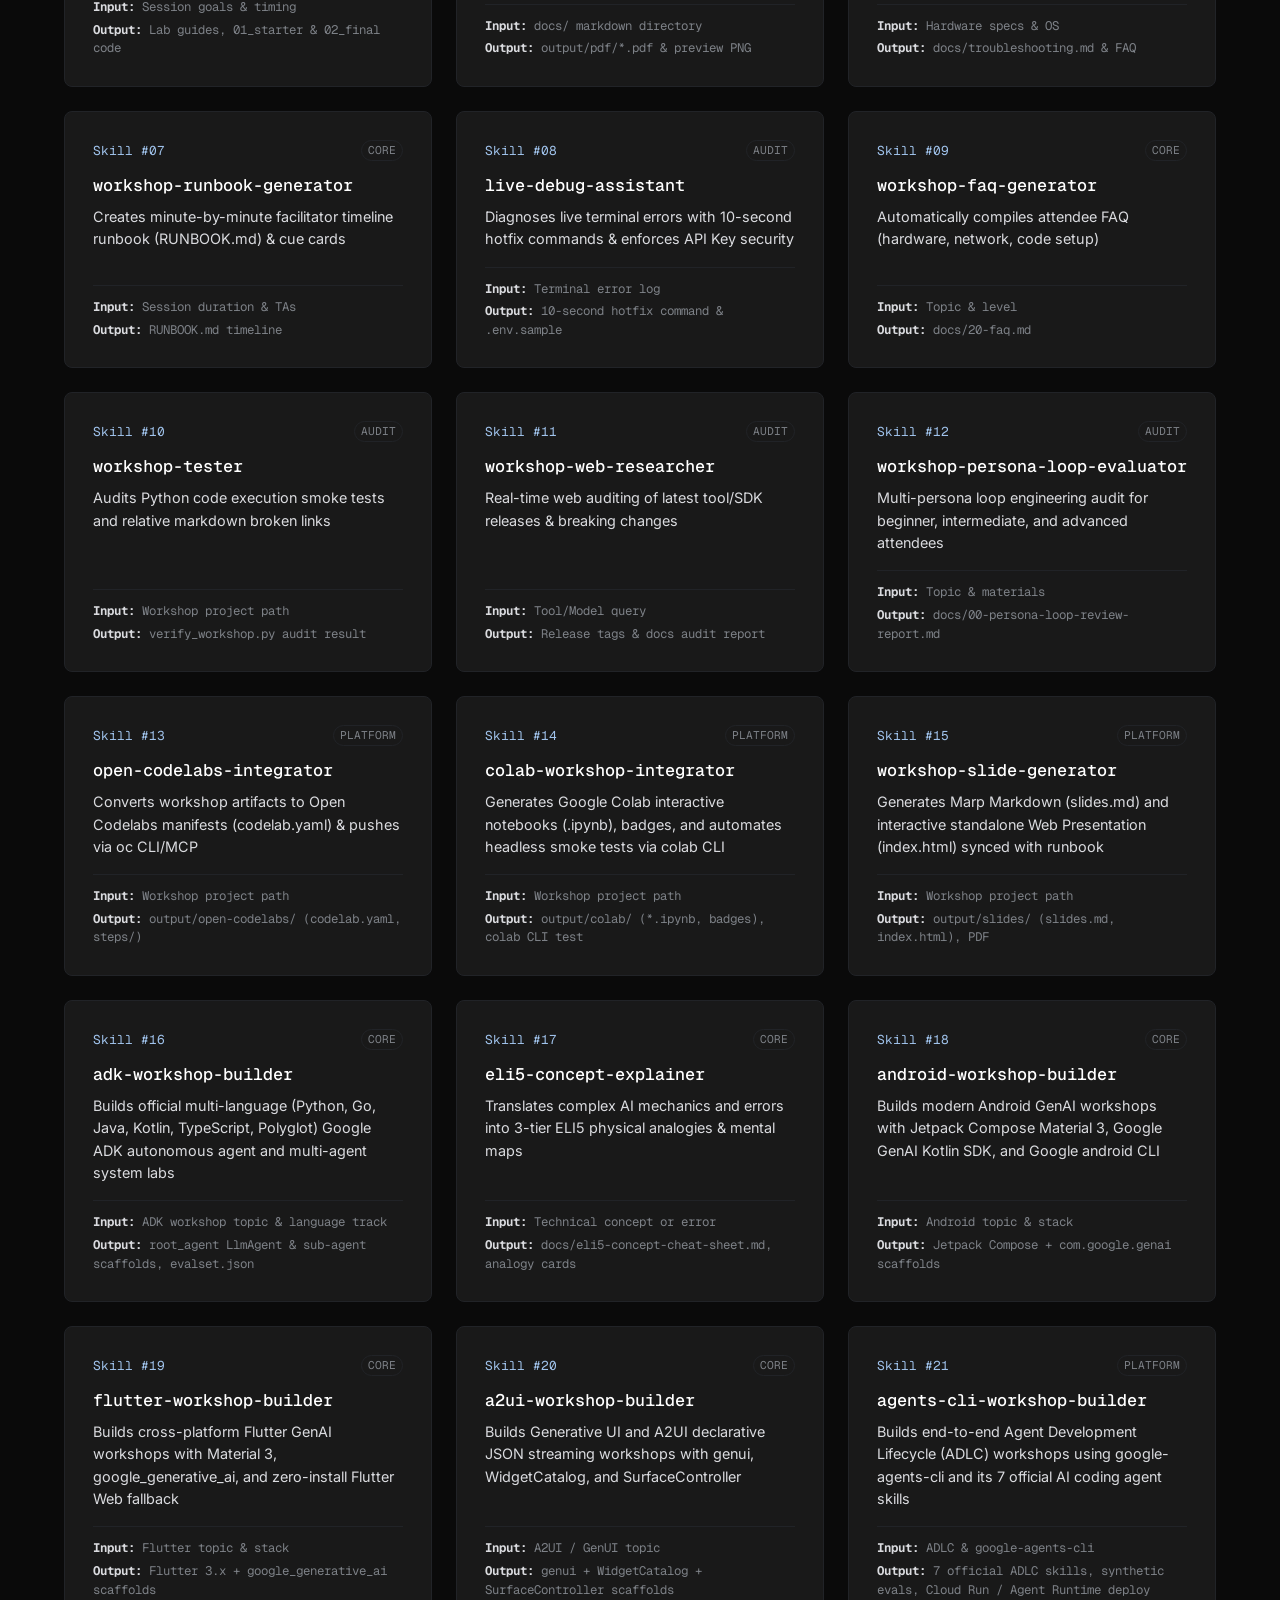
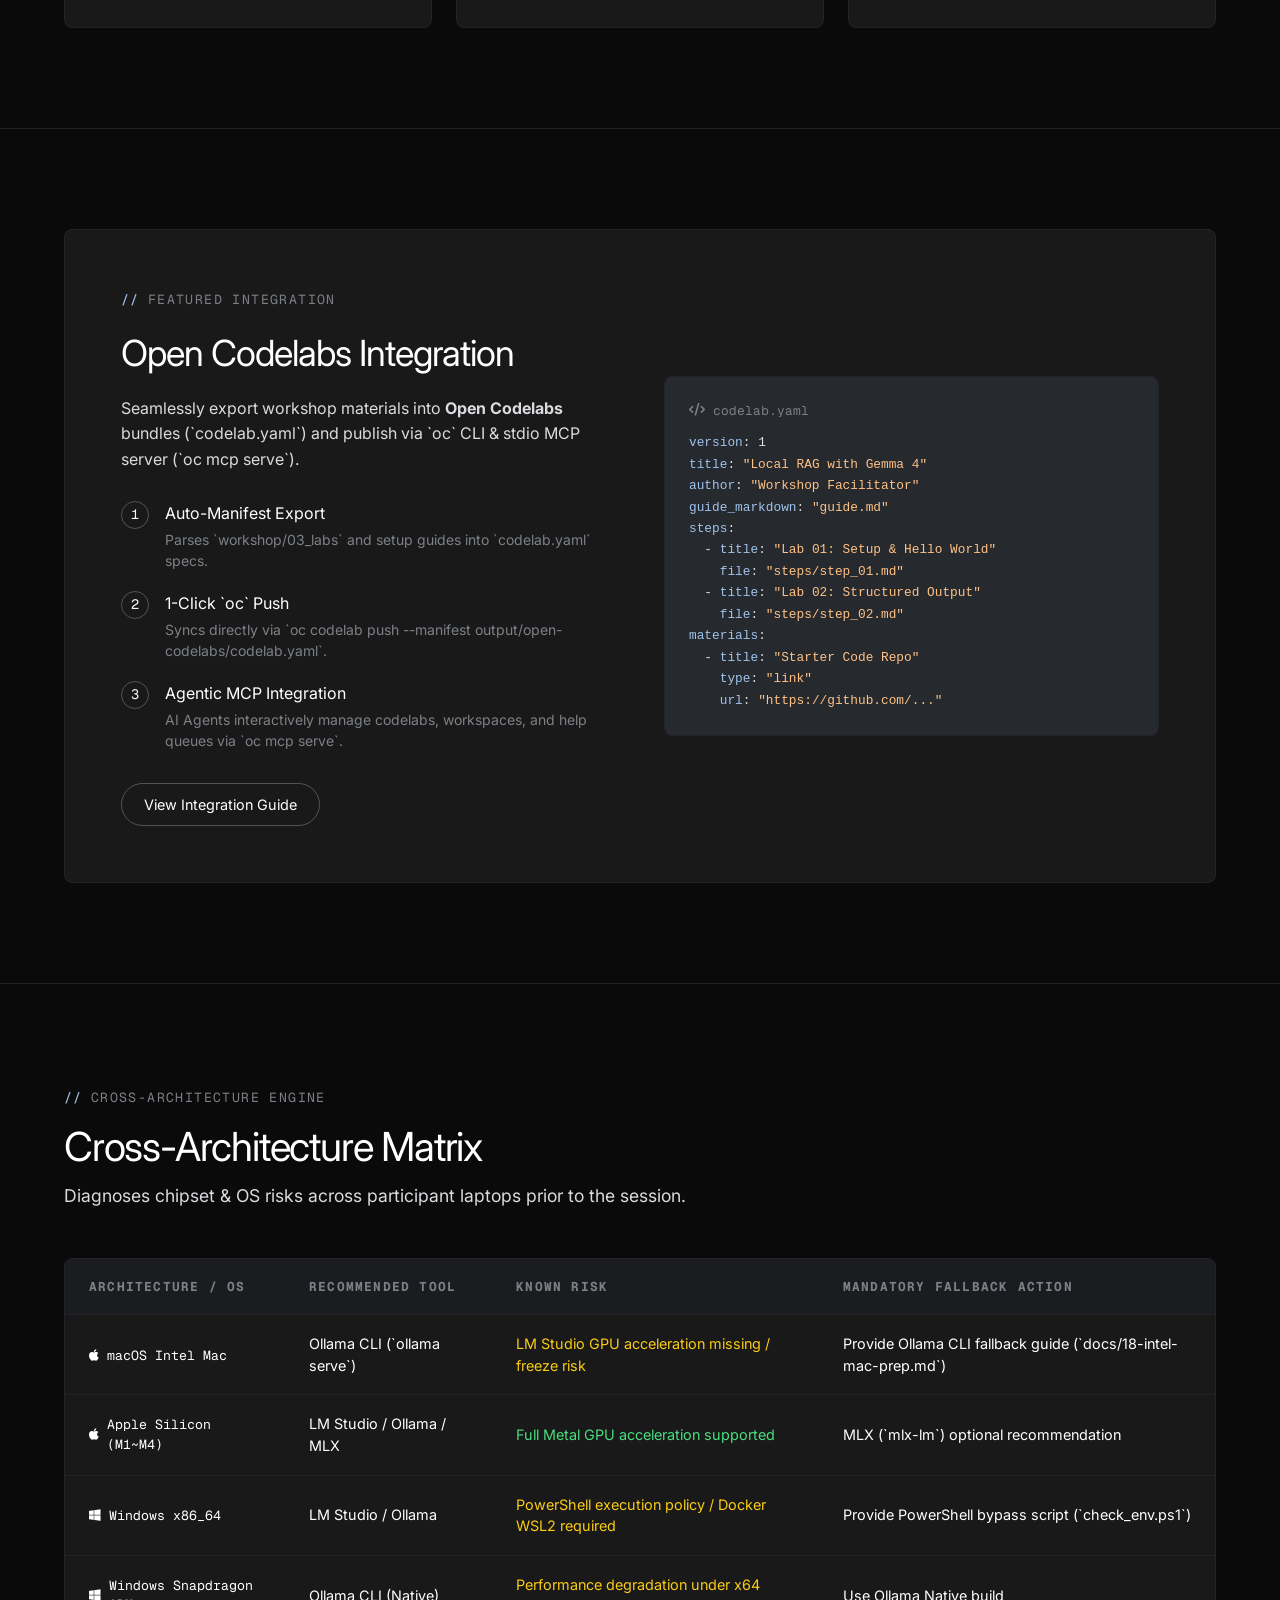
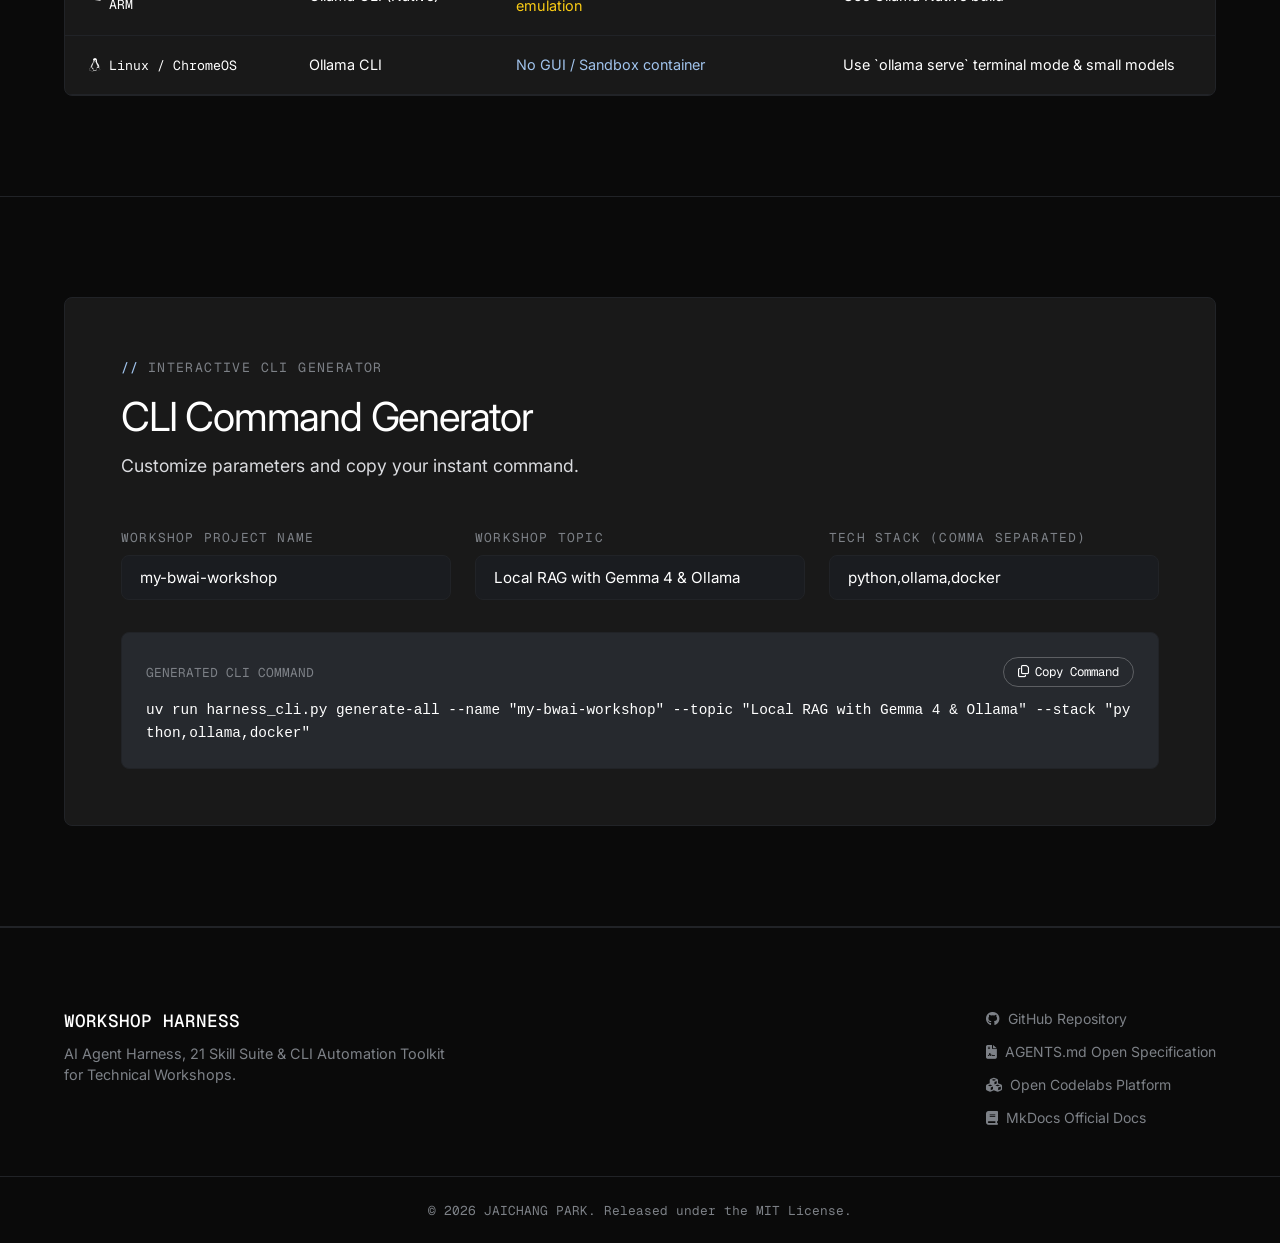
==== commit 5aeb442c: "feat(models): upgrade Nov 2026 Gemini 4, Claude 5.5/Fable 5.2, GPT-6.1, Gemma 4 & EmbeddingGemma 2 w" ====
--- a/website/index.html
+++ b/website/index.html
@@ -26,7 +26,7 @@
     <div class="nav-container">
       <a href="#" class="brand">
         <span class="brand-name">WORKSHOP HARNESS</span>
-        <span class="badge-v">v2026.10.31</span>
+        <span class="badge-v">v2026.11.13</span>
       </a>
       
       <div class="nav-links">
@@ -126,7 +126,7 @@
     --name <span class="str">"my-bwai-workshop"</span> \
     --topic <span class="str">"Local RAG with Gemma 4"</span> \
     --stack <span class="str">"python,ollama,docker"</span> \
-    --model <span class="str">"gemini-3.8-flash"</span>
+    --model <span class="str">"gemini-4-hydrogen"</span>
 
 <span class="out-accent">[Step 1/9]</span> Scaffolding workshop repo &amp; templates...
 <span class="out-accent">[Step 2/9]</span> Auditing Cross-Architecture Compatibility...
